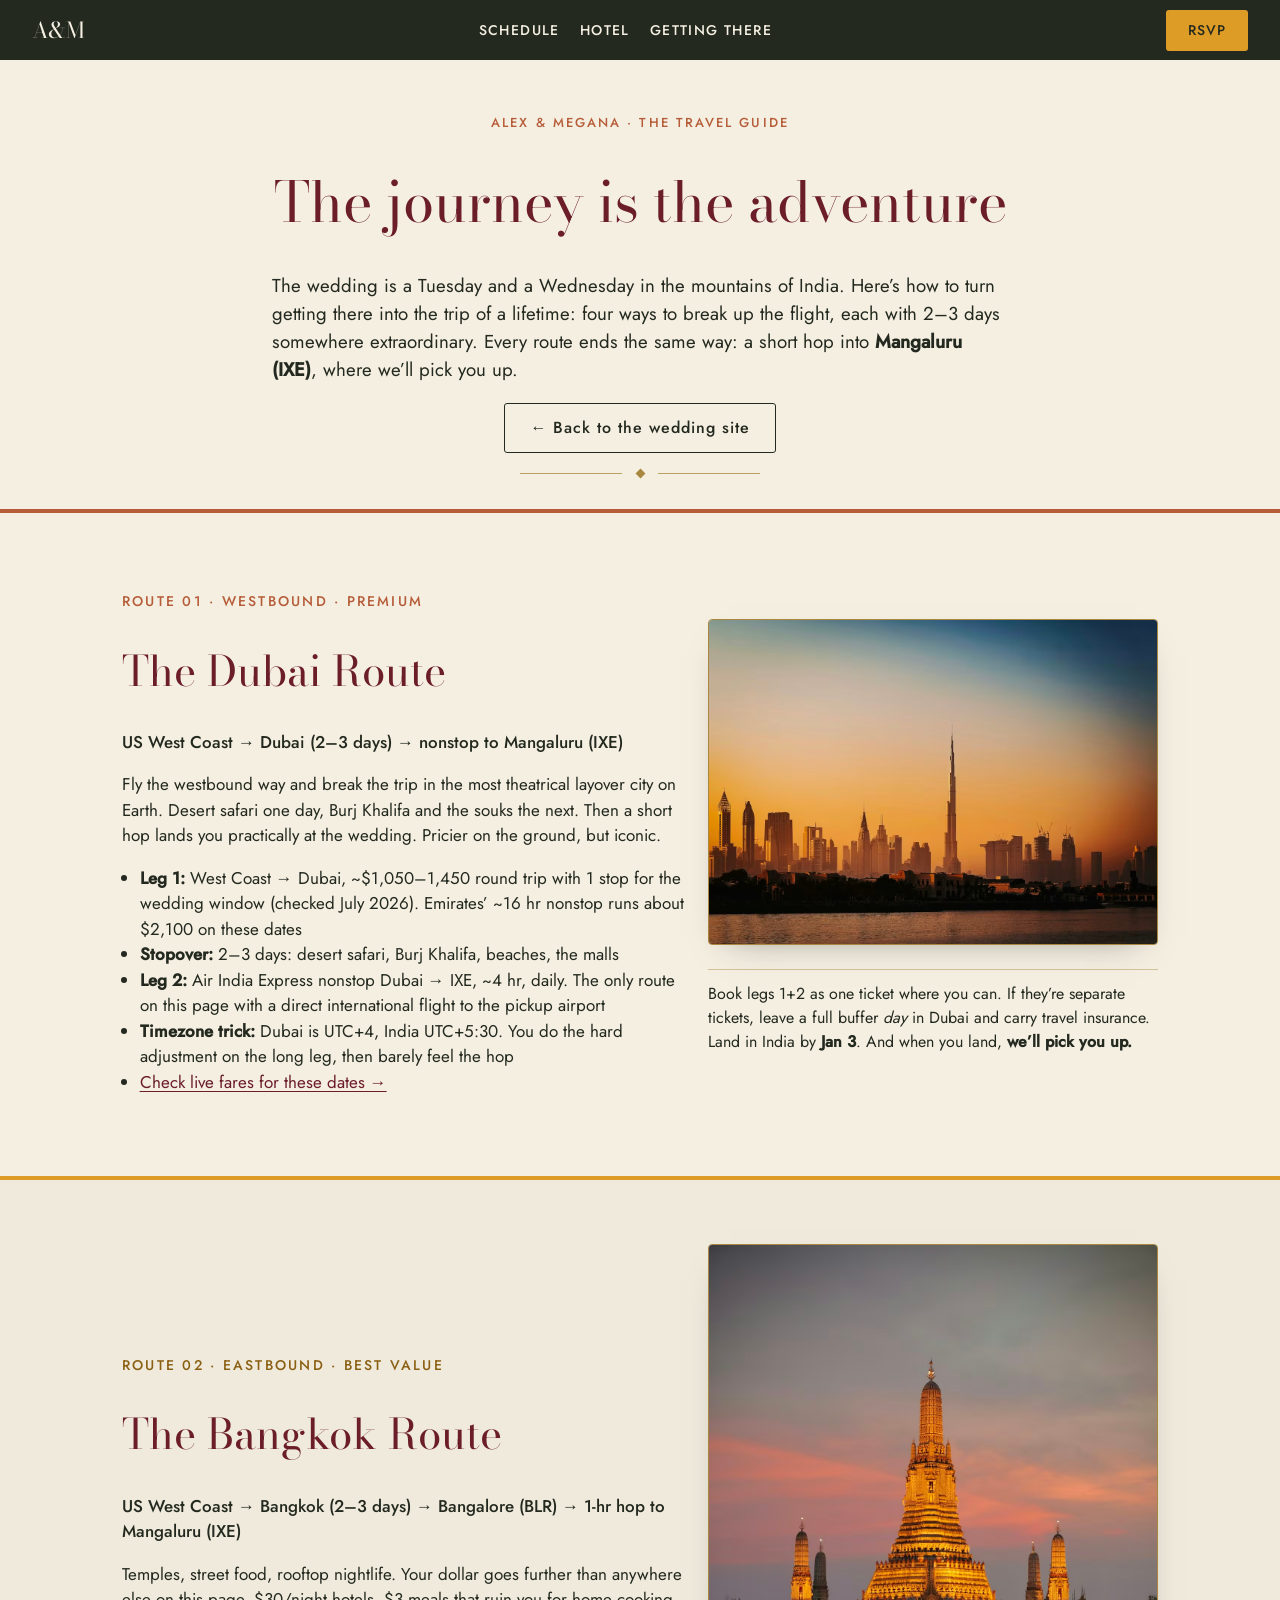
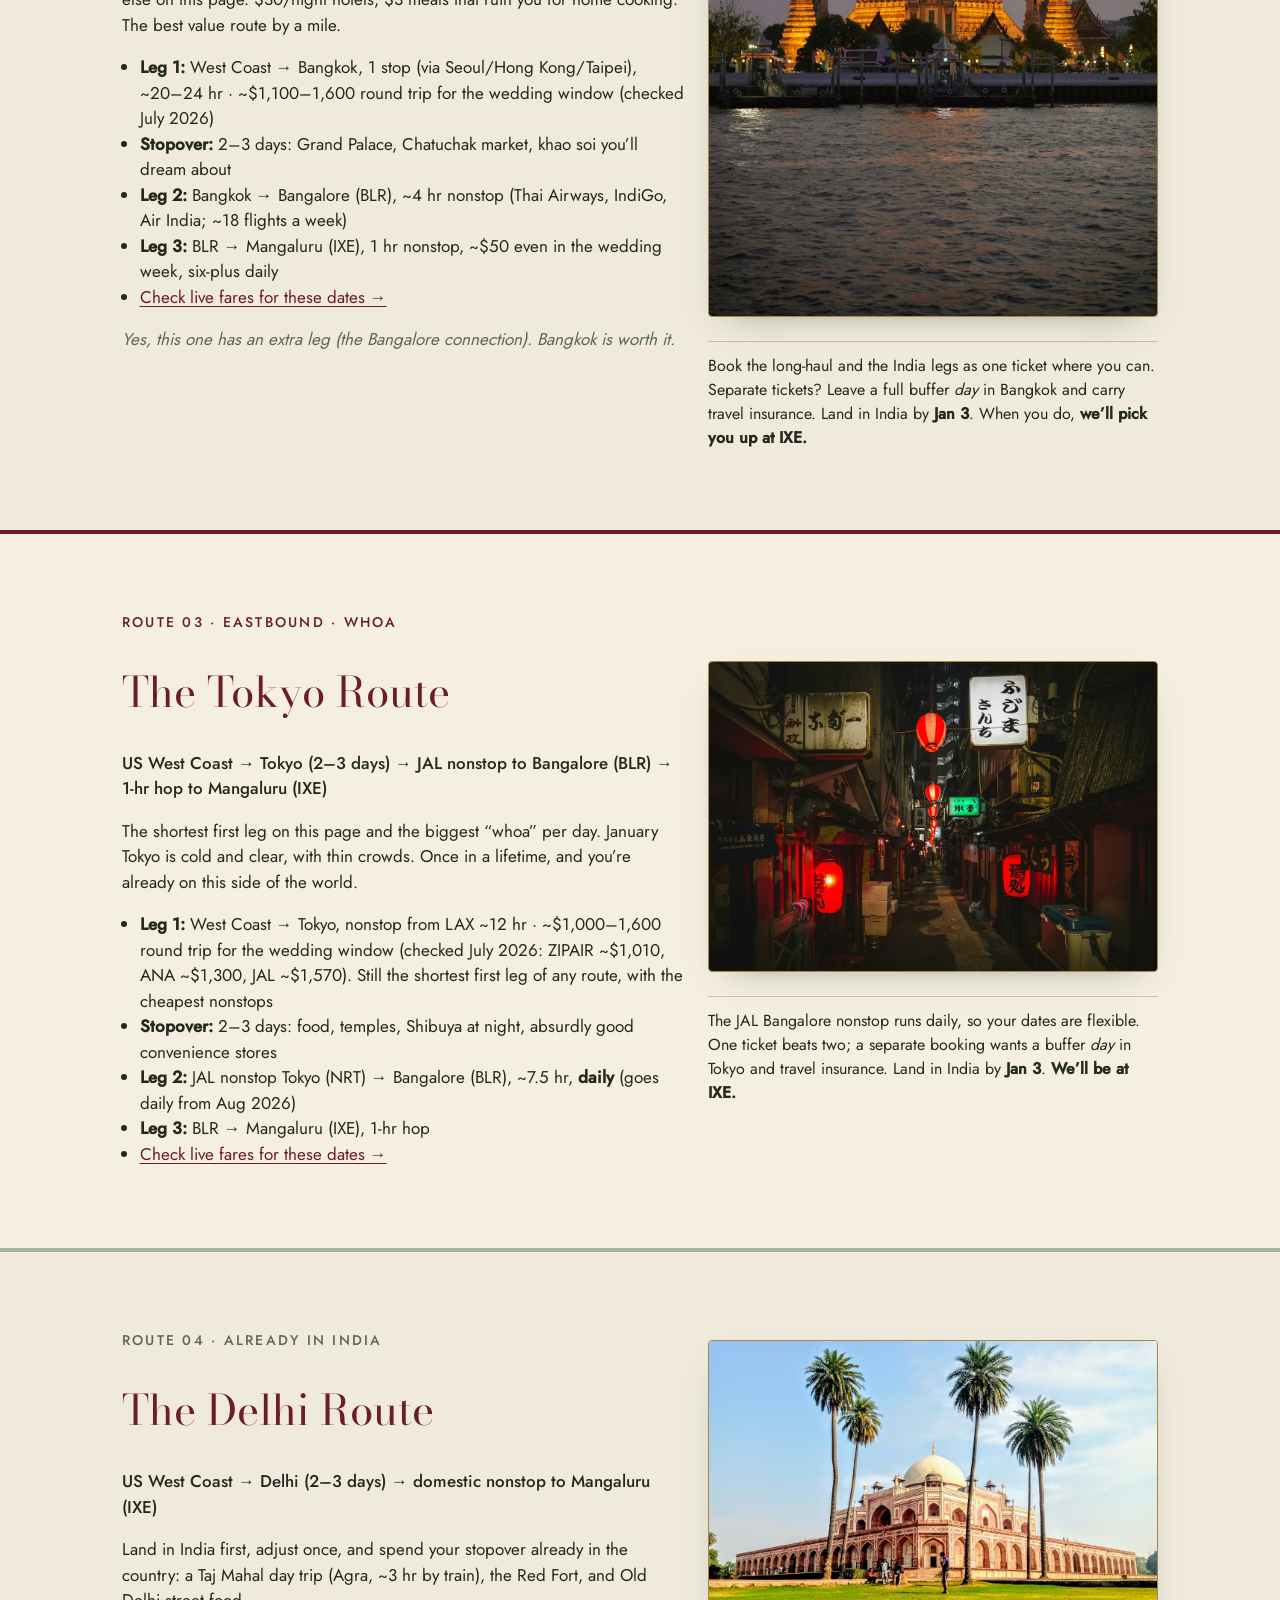
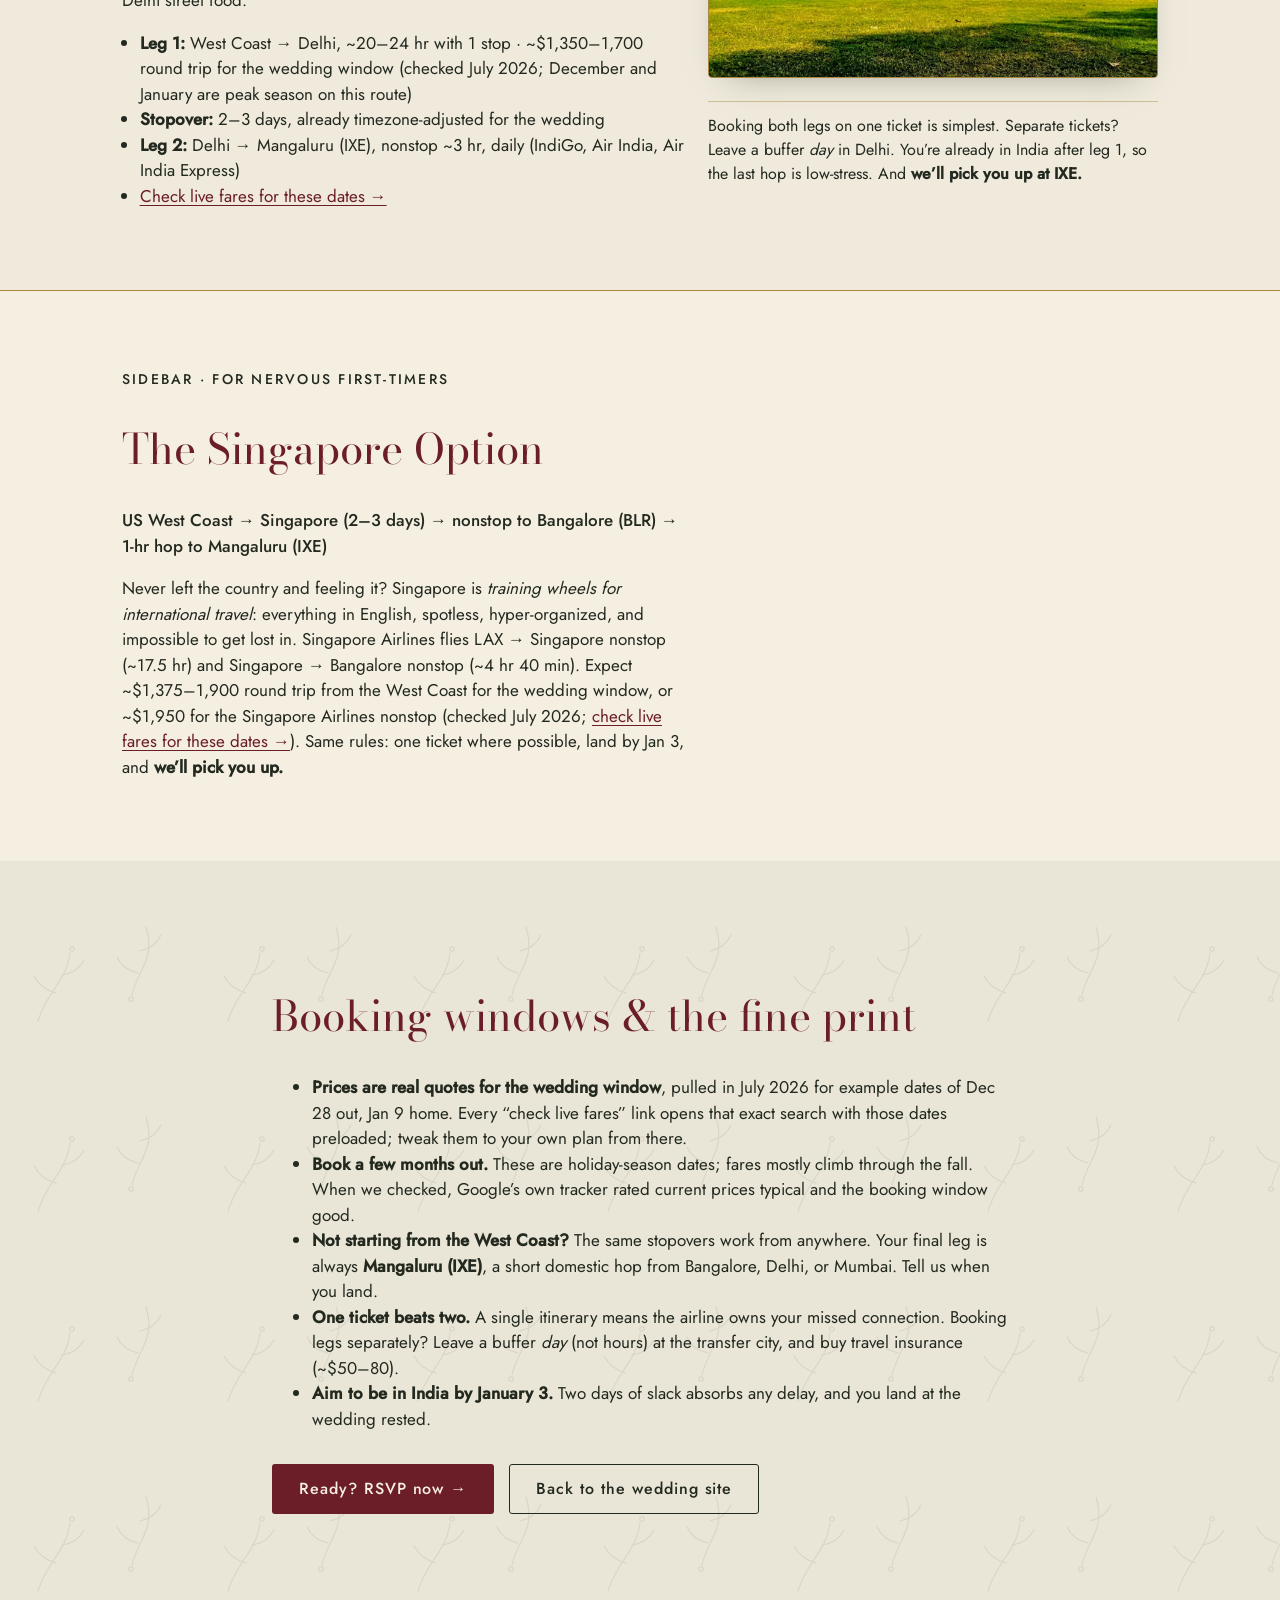
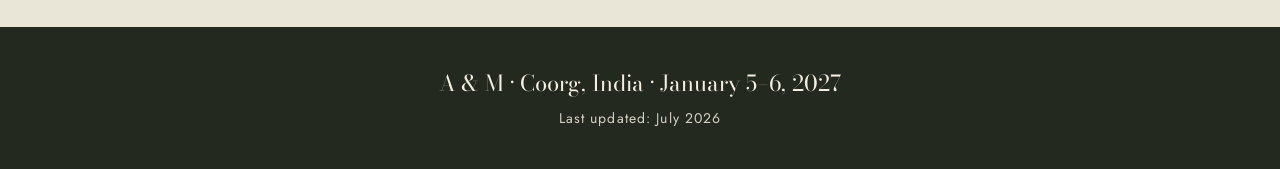
==== site/travel.html @ ba83bebc "Fares priced for the ACTUAL wedding window (Dec 28-Jan 9, checked via Google Flights July 2026), not" ====
<!doctype html>
<html lang="en">
<head>
  <meta charset="utf-8">
  <meta name="viewport" content="width=device-width, initial-scale=1">
  <title>Travel Guide &middot; Alex &amp; Megana &middot; Coorg, India</title>
  <meta name="description" content="Four ways to turn the trip to Coorg into an adventure: Dubai, Bangkok, Tokyo, or Delhi, all landing at Mangaluru (IXE), where we'll pick you up.">
  <link rel="icon" href="favicon.svg" type="image/svg+xml">
  <link rel="preload" href="fonts/bodoni-moda-regular.woff2" as="font" type="font/woff2" crossorigin>
  <link rel="preload" href="fonts/jost-regular.woff2" as="font" type="font/woff2" crossorigin>
  <link rel="stylesheet" href="style.css">
</head>
<body>

  <nav class="nav nav--static" aria-label="Site">
    <a class="nav__mark" href="index.html">A&amp;M</a>
    <div class="nav__links">
      <a href="index.html#schedule">Schedule</a>
      <a href="index.html#hotel">Hotel</a>
      <a href="index.html#getting-there">Getting There</a>
    </div>
    <a class="nav__rsvp" href="index.html#rsvp">RSVP</a>
  </nav>

  <header class="page-head">
    <div class="measure">
      <p class="caps page-head__kicker">Alex &amp; Megana &middot; The Travel Guide</p>
      <h1>The journey is the adventure</h1>
      <p class="section__lede">The wedding is a Tuesday and a Wednesday in the mountains of India.
         Here&rsquo;s how to turn getting there into the trip of a lifetime: four ways to break up
         the flight, each with 2&ndash;3 days somewhere extraordinary. Every route ends the same way:
         a short hop into <strong>Mangaluru (IXE)</strong>, where we&rsquo;ll pick you up.</p>
      <p><a class="btn btn--ghost" href="index.html">&larr; Back to the wedding site</a></p>
    </div>
    <div class="ornament" aria-hidden="true"><span class="ornament__mark"></span></div>
  </header>

  <main>
    <article class="strip strip--laterite" id="route-dubai">
      <div class="strip__inner">
        <div>
          <p class="strip__label">Route 01 &middot; Westbound &middot; Premium</p>
          <h2>The Dubai Route</h2>
          <p class="strip__path">US West Coast &rarr; Dubai (2&ndash;3 days) &rarr; nonstop to Mangaluru (IXE)</p>
          <p>Fly the westbound way and break the trip in the most theatrical layover city on Earth.
             Desert safari one day, Burj Khalifa and the souks the next. Then a short hop lands you
             practically at the wedding. Pricier on the ground, but iconic.</p>
          <ul class="strip__facts-list">
            <li><strong>Leg 1:</strong> West Coast &rarr; Dubai, ~$1,050&ndash;1,450 round trip with 1 stop for the wedding window (checked July 2026). Emirates&rsquo; ~16 hr nonstop runs about $2,100 on these dates</li>
            <li><strong>Stopover:</strong> 2&ndash;3 days: desert safari, Burj Khalifa, beaches, the malls</li>
            <li><strong>Leg 2:</strong> Air India Express nonstop Dubai &rarr; IXE, ~4 hr, daily. The only route on this page with a direct international flight to the pickup airport</li>
            <li><strong>Timezone trick:</strong> Dubai is UTC+4, India UTC+5:30. You do the hard adjustment on the long leg, then barely feel the hop</li>
            <li><a href="https://www.google.com/travel/flights?q=flights%20from%20LAX%20to%20DXB%20on%202026-12-28%20through%202027-01-09" target="_blank" rel="noopener">Check live fares for these dates &rarr;</a></li>
          </ul>
        </div>
        <div>
          <picture>
            <source srcset="images/route-dubai.avif" type="image/avif">
            <source srcset="images/route-dubai.webp" type="image/webp">
            <img class="strip__img" src="images/route-dubai.jpg" alt="Dubai skyline at dusk" loading="lazy">
          </picture>
          <p class="strip__facts">Book legs 1+2 as one ticket where you can. If they&rsquo;re separate tickets, leave a full buffer <em>day</em> in Dubai and carry travel insurance. Land in India by <strong>Jan 3</strong>. And when you land, <strong>we&rsquo;ll pick you up.</strong></p>
        </div>
      </div>
    </article>

    <article class="strip strip--marigold" id="route-bangkok">
      <div class="strip__inner">
        <div>
          <p class="strip__label">Route 02 &middot; Eastbound &middot; Best Value</p>
          <h2>The Bangkok Route</h2>
          <p class="strip__path">US West Coast &rarr; Bangkok (2&ndash;3 days) &rarr; Bangalore (BLR) &rarr; 1-hr hop to Mangaluru (IXE)</p>
          <p>Temples, street food, rooftop nightlife. Your dollar goes further than anywhere else
             on this page. $30/night hotels, $3 meals that ruin you for home cooking. The best value route by a mile.</p>
          <ul class="strip__facts-list">
            <li><strong>Leg 1:</strong> West Coast &rarr; Bangkok, 1 stop (via Seoul/Hong Kong/Taipei), ~20&ndash;24 hr &middot; ~$1,100&ndash;1,600 round trip for the wedding window (checked July 2026)</li>
            <li><strong>Stopover:</strong> 2&ndash;3 days: Grand Palace, Chatuchak market, khao soi you&rsquo;ll dream about</li>
            <li><strong>Leg 2:</strong> Bangkok &rarr; Bangalore (BLR), ~4 hr nonstop (Thai Airways, IndiGo, Air India; ~18 flights a week)</li>
            <li><strong>Leg 3:</strong> BLR &rarr; Mangaluru (IXE), 1 hr nonstop, ~$50 even in the wedding week, six-plus daily</li>
            <li><a href="https://www.google.com/travel/flights?q=flights%20from%20LAX%20to%20BKK%20on%202026-12-28%20through%202027-01-09" target="_blank" rel="noopener">Check live fares for these dates &rarr;</a></li>
          </ul>
          <p class="strip__aside">Yes, this one has an extra leg (the Bangalore connection). Bangkok is worth it.</p>
        </div>
        <div>
          <picture>
            <source srcset="images/route-bangkok.avif" type="image/avif">
            <source srcset="images/route-bangkok.webp" type="image/webp">
            <img class="strip__img" src="images/route-bangkok.jpg" alt="Wat Arun temple, Bangkok" loading="lazy">
          </picture>
          <p class="strip__facts">Book the long-haul and the India legs as one ticket where you can. Separate tickets? Leave a full buffer <em>day</em> in Bangkok and carry travel insurance. Land in India by <strong>Jan 3</strong>. When you do, <strong>we&rsquo;ll pick you up at IXE.</strong></p>
        </div>
      </div>
    </article>

    <article class="strip strip--cherry" id="route-tokyo">
      <div class="strip__inner">
        <div>
          <p class="strip__label">Route 03 &middot; Eastbound &middot; Whoa</p>
          <h2>The Tokyo Route</h2>
          <p class="strip__path">US West Coast &rarr; Tokyo (2&ndash;3 days) &rarr; JAL nonstop to Bangalore (BLR) &rarr; 1-hr hop to Mangaluru (IXE)</p>
          <p>The shortest first leg on this page and the biggest &ldquo;whoa&rdquo; per day. January Tokyo is
             cold and clear, with thin crowds. Once in a lifetime, and you&rsquo;re already on this side of the world.</p>
          <ul class="strip__facts-list">
            <li><strong>Leg 1:</strong> West Coast &rarr; Tokyo, nonstop from LAX ~12 hr &middot; ~$1,000&ndash;1,600 round trip for the wedding window (checked July 2026: ZIPAIR ~$1,010, ANA ~$1,300, JAL ~$1,570). Still the shortest first leg of any route, with the cheapest nonstops</li>
            <li><strong>Stopover:</strong> 2&ndash;3 days: food, temples, Shibuya at night, absurdly good convenience stores</li>
            <li><strong>Leg 2:</strong> JAL nonstop Tokyo (NRT) &rarr; Bangalore (BLR), ~7.5 hr, <strong>daily</strong> (goes daily from Aug 2026)</li>
            <li><strong>Leg 3:</strong> BLR &rarr; Mangaluru (IXE), 1-hr hop</li>
            <li><a href="https://www.google.com/travel/flights?q=flights%20from%20LAX%20to%20NRT%20on%202026-12-28%20through%202027-01-09" target="_blank" rel="noopener">Check live fares for these dates &rarr;</a></li>
          </ul>
        </div>
        <div>
          <picture>
            <source srcset="images/route-tokyo.avif" type="image/avif">
            <source srcset="images/route-tokyo.webp" type="image/webp">
            <img class="strip__img" src="images/route-tokyo.jpg" alt="Lanterns in a Tokyo alley at night" loading="lazy">
          </picture>
          <p class="strip__facts">The JAL Bangalore nonstop runs daily, so your dates are flexible. One ticket beats two; a separate booking wants a buffer <em>day</em> in Tokyo and travel insurance. Land in India by <strong>Jan 3</strong>. <strong>We&rsquo;ll be at IXE.</strong></p>
        </div>
      </div>
    </article>

    <article class="strip strip--lichen" id="route-delhi">
      <div class="strip__inner">
        <div>
          <p class="strip__label">Route 04 &middot; Already in India</p>
          <h2>The Delhi Route</h2>
          <p class="strip__path">US West Coast &rarr; Delhi (2&ndash;3 days) &rarr; domestic nonstop to Mangaluru (IXE)</p>
          <p>Land in India first, adjust once, and spend your stopover already in the country: a
             Taj Mahal day trip (Agra, ~3 hr by train), the Red Fort, and Old Delhi street food.</p>
          <ul class="strip__facts-list">
            <li><strong>Leg 1:</strong> West Coast &rarr; Delhi, ~20&ndash;24 hr with 1 stop &middot; ~$1,350&ndash;1,700 round trip for the wedding window (checked July 2026; December and January are peak season on this route)</li>
            <li><strong>Stopover:</strong> 2&ndash;3 days, already timezone-adjusted for the wedding</li>
            <li><strong>Leg 2:</strong> Delhi &rarr; Mangaluru (IXE), nonstop ~3 hr, daily (IndiGo, Air India, Air India Express)</li>
            <li><a href="https://www.google.com/travel/flights?q=flights%20from%20LAX%20to%20DEL%20on%202026-12-28%20through%202027-01-09" target="_blank" rel="noopener">Check live fares for these dates &rarr;</a></li>
          </ul>
        </div>
        <div>
          <picture>
            <source srcset="images/route-delhi.avif" type="image/avif">
            <source srcset="images/route-delhi.webp" type="image/webp">
            <img class="strip__img" src="images/route-delhi.jpg" alt="Humayun&rsquo;s Tomb, Delhi" loading="lazy">
          </picture>
          <p class="strip__facts">Booking both legs on one ticket is simplest. Separate tickets? Leave a buffer <em>day</em> in Delhi. You&rsquo;re already in India after leg 1, so the last hop is low-stress. And <strong>we&rsquo;ll pick you up at IXE.</strong></p>
        </div>
      </div>
    </article>

    <aside class="strip strip--sidebar" id="route-singapore">
      <div class="strip__inner">
        <div>
          <p class="strip__label">Sidebar &middot; For nervous first-timers</p>
          <h2>The Singapore Option</h2>
          <p class="strip__path">US West Coast &rarr; Singapore (2&ndash;3 days) &rarr; nonstop to Bangalore (BLR) &rarr; 1-hr hop to Mangaluru (IXE)</p>
          <p>Never left the country and feeling it? Singapore is <em>training wheels for international travel</em>:
             everything in English, spotless, hyper-organized, and impossible to get lost in. Singapore Airlines
             flies LAX &rarr; Singapore nonstop (~17.5 hr) and Singapore &rarr; Bangalore nonstop (~4 hr 40 min).
             Expect ~$1,375&ndash;1,900 round trip from the West Coast for the wedding window, or ~$1,950 for the
             Singapore Airlines nonstop (checked July 2026;
             <a href="https://www.google.com/travel/flights?q=flights%20from%20LAX%20to%20SIN%20on%202026-12-28%20through%202027-01-09" target="_blank" rel="noopener">check live fares for these dates &rarr;</a>).
             Same rules: one ticket where possible, land by Jan 3, and <strong>we&rsquo;ll pick you up.</strong></p>
        </div>
      </div>
    </aside>

    <section class="section section--tint-lichen">
      <div class="measure" id="travel-notes">
        <h2>Booking windows &amp; the fine print</h2>
        <ul>
          <li><strong>Prices are real quotes for the wedding window</strong>, pulled in July 2026 for example dates of Dec 28 out, Jan 9 home. Every &ldquo;check live fares&rdquo; link opens that exact search with those dates preloaded; tweak them to your own plan from there.</li>
          <li><strong>Book a few months out.</strong> These are holiday-season dates; fares mostly climb through the fall. When we checked, Google&rsquo;s own tracker rated current prices typical and the booking window good.</li>
          <li><strong>Not starting from the West Coast?</strong> The same stopovers work from anywhere. Your final leg is always <strong>Mangaluru (IXE)</strong>, a short domestic hop from Bangalore, Delhi, or Mumbai. Tell us when you land.</li>
          <li><strong>One ticket beats two.</strong> A single itinerary means the airline owns your missed connection. Booking legs separately? Leave a buffer <em>day</em> (not hours) at the transfer city, and buy travel insurance (~$50&ndash;80).</li>
          <li><strong>Aim to be in India by January 3.</strong> Two days of slack absorbs any delay, and you land at the wedding rested.</li>
        </ul>
        <p style="margin-top:2rem;"><a class="btn btn--cherry" href="index.html#rsvp">Ready? RSVP now &rarr;</a> &nbsp; <a class="btn btn--ghost" href="index.html">Back to the wedding site</a></p>
      </div>
    </section>
  </main>

  <footer class="footer">
    <p class="footer__mark">A &amp; M &middot; Coorg, India &middot; January 5&ndash;6, 2027</p>
    <p class="footer__updated">Last updated: <span>July 2026</span></p>
  </footer>

</body>
</html>
---- site/style.css ----
/* ================================================================
   Design system -- Coorg wedding (warm & layered)
   Blossom canvas throughout, faint spice-tinted section washes,
   layered paper cards, brass ornaments, decorative rules.
   ================================================================ */

/* ---- Fonts: self-hosted subsets, total < 100KB ---- */
@font-face {
  font-family: 'Bodoni Moda';
  src: url('fonts/bodoni-moda-regular.woff2') format('woff2');
  font-weight: 400 700; font-style: normal; font-display: swap;
}
@font-face {
  font-family: 'Bodoni Moda';
  src: url('fonts/bodoni-moda-italic.woff2') format('woff2');
  font-weight: 400 700; font-style: italic; font-display: swap;
}
@font-face {
  font-family: 'Jost';
  src: url('fonts/jost-regular.woff2') format('woff2');
  font-weight: 400; font-style: normal; font-display: swap;
}
@font-face {
  font-family: 'Jost';
  src: url('fonts/jost-medium.woff2') format('woff2');
  font-weight: 500; font-style: normal; font-display: swap;
}

:root {
  --cherry:     #6B1D28;
  --blossom:    #F5EFE2;
  --lichen:     #A7B29C;
  --laterite:   #B65C38;
  --marigold:   #DD9C26;
  --brass:      #A9873F;
  --peppercorn: #23291F;

  --paper:      #FFFDF7;   /* layered card surface, a hair lighter than Blossom */
  --ink-soft:   rgba(35, 41, 31, 0.72);
  --hairline:   rgba(169, 135, 63, 0.45);

  --font-display: 'Bodoni Moda', 'Didot', 'Bodoni MT', serif;
  --font-text: 'Jost', 'Futura', 'Century Gothic', sans-serif;
  --size-body: 17px;

  --measure: 800px;
  --nav-h: 60px;
  --space: clamp(1rem, 2.5vw, 2rem);
}

*, *::before, *::after { box-sizing: border-box; }
html { scroll-behavior: smooth; }
body {
  margin: 0;
  background: var(--blossom);
  color: var(--peppercorn);
  font-family: var(--font-text);
  font-weight: 400;
  font-size: var(--size-body);
  line-height: 1.5;
}

h1, h2, h3 { font-family: var(--font-display); font-weight: 400; color: var(--cherry); line-height: 1.15; }
h1 { font-size: clamp(34px, 6vw, 56px); }
h2 { font-size: clamp(28px, 4.5vw, 42px); }
h3 { font-size: clamp(22px, 3vw, 28px); }
.italic-note { font-family: var(--font-display); font-style: italic; font-size: max(24px, 1.35em); color: var(--cherry); }

.caps { font-family: var(--font-text); font-weight: 500; letter-spacing: 0.16em; text-transform: uppercase; font-size: 13px; }
a { color: var(--cherry); text-underline-offset: 3px; }

.measure { max-width: var(--measure); margin-inline: auto; padding-inline: var(--space); }
.center { text-align: center; }
.section { padding-block: clamp(3rem, 8vw, 6rem); }
[id] { scroll-margin-top: calc(var(--nav-h) + 12px); }
.section__lede { font-size: 1.1em; }

/* ---- Section washes: faint spice tints over Blossom (fallback = Blossom),
       each with a whisper-quiet block-print texture in its own hue (7-13% opacity,
       so text contrast is untouched). Lichen = berry sprigs, Cherry = ornament
       diamonds, Marigold = petal-dot clusters. ---- */
.section--tint-lichen {
  background-color: var(--blossom);
  background-color: color-mix(in srgb, var(--lichen) 16%, var(--blossom));
  background-image: url("data:image/svg+xml,%3Csvg xmlns='http://www.w3.org/2000/svg' width='190' height='190' viewBox='0 0 190 190'%3E%3Cg fill='none' stroke='%235d6852' stroke-width='1.1' opacity='0.13' stroke-linecap='round'%3E%3Cpath d='M38 160 C48 128 66 122 70 92'/%3E%3Cpath d='M56 132 q-15 -4 -22 -17'/%3E%3Cpath d='M62 114 q15 -2 22 -15'/%3E%3Ccircle cx='72' cy='88' r='2.2'/%3E%3Cpath d='M146 66 C156 98 138 108 132 134'/%3E%3Cpath d='M140 90 q15 -3 21 -16'/%3E%3Cpath d='M138 112 q-15 -3 -21 -16'/%3E%3Ccircle cx='131' cy='138' r='2.2'/%3E%3C/g%3E%3C/svg%3E");
  background-size: 190px 190px;
}
.section--tint-cherry {
  background-color: var(--blossom);
  background-color: color-mix(in srgb, var(--cherry) 7%, var(--blossom));
  background-image: url("data:image/svg+xml,%3Csvg xmlns='http://www.w3.org/2000/svg' width='84' height='84' viewBox='0 0 84 84'%3E%3Cg fill='%236B1D28' opacity='0.07'%3E%3Crect x='18' y='18' width='6' height='6' transform='rotate(45 21 21)'/%3E%3Crect x='60' y='60' width='6' height='6' transform='rotate(45 63 63)'/%3E%3C/g%3E%3C/svg%3E");
  background-size: 84px 84px;
}
.section--tint-marigold {
  background-color: var(--blossom);
  background-color: color-mix(in srgb, var(--marigold) 13%, var(--blossom));
  background-image: url("data:image/svg+xml,%3Csvg xmlns='http://www.w3.org/2000/svg' width='96' height='96' viewBox='0 0 96 96'%3E%3Cg fill='%238a5f12' opacity='0.09'%3E%3Ccircle cx='24' cy='20' r='2'/%3E%3Ccircle cx='20' cy='24' r='2'/%3E%3Ccircle cx='28' cy='24' r='2'/%3E%3Ccircle cx='24' cy='28' r='2'/%3E%3Ccircle cx='72' cy='68' r='2'/%3E%3Ccircle cx='68' cy='72' r='2'/%3E%3Ccircle cx='76' cy='72' r='2'/%3E%3Ccircle cx='72' cy='76' r='2'/%3E%3C/g%3E%3C/svg%3E");
  background-size: 96px 96px;
}

/* ---- Subtle botanical paper texture (hotel section) ---- */
.section--texture {
  background-color: var(--blossom);
  background-image: url("data:image/svg+xml,%3Csvg xmlns='http://www.w3.org/2000/svg' width='160' height='160' viewBox='0 0 160 160'%3E%3Cg fill='none' stroke='%23A9873F' stroke-width='1.2' opacity='0.13'%3E%3Cpath d='M32 132 C42 102 58 96 62 70'/%3E%3Cpath d='M48 106 q-14 -4 -20 -16'/%3E%3Cpath d='M54 90 q14 -2 20 -14'/%3E%3Cpath d='M124 44 C134 74 118 84 112 108'/%3E%3Cpath d='M118 66 q14 -3 20 -15'/%3E%3Cpath d='M116 86 q-14 -3 -20 -15'/%3E%3C/g%3E%3C/svg%3E");
  background-size: 230px 230px;
}

/* ---- Section header: centered kicker + Bodoni title + brass ornament ---- */
.section-head { text-align: center; padding-inline: var(--space); margin-bottom: clamp(1.5rem, 4vw, 2.5rem); }
.section-head .caps { color: var(--laterite); display: block; margin-bottom: 0.6rem; }
.section-head h2 { margin: 0; }

.ornament { display: flex; align-items: center; justify-content: center; gap: 0.9rem;
            max-width: 240px; margin: 0.9rem auto 0; color: var(--brass); }
.ornament::before, .ornament::after { content: ""; height: 1px; background: currentColor; flex: 1; opacity: 0.75; }
.ornament__mark { width: 7px; height: 7px; background: currentColor; transform: rotate(45deg); flex: none; }

/* ---- Layered paper card ---- */
.card {
  background: var(--paper);
  border: 1px solid var(--hairline);
  border-radius: 6px;
  padding: clamp(1.4rem, 4vw, 2.4rem);
  box-shadow: 0 12px 34px -22px rgba(35, 41, 31, 0.45);
}
.card--form { max-width: 640px; margin-inline: auto; }

/* ---- Sticky nav ---- */
.nav {
  position: fixed; inset: 0 0 auto 0; z-index: 100; height: var(--nav-h);
  display: flex; align-items: center; gap: 1.25rem; padding-inline: var(--space);
  background: var(--peppercorn);
  transform: translateY(-100%); transition: transform 200ms ease;
}
.nav--visible { transform: translateY(0); }
.nav--static { transform: translateY(0); }           /* travel.html: always shown */
.nav__mark { font-family: var(--font-display); font-size: 22px; color: var(--blossom); text-decoration: none; }
.nav__links { display: flex; gap: 1.25rem; margin-inline: auto; }
.nav__links a { color: var(--blossom); text-decoration: none; font-weight: 500; letter-spacing: 0.1em; text-transform: uppercase; font-size: 14px; }
.nav__rsvp {
  margin-left: auto;
  background: var(--marigold); color: var(--peppercorn);
  font-weight: 500; text-decoration: none; padding: 10px 22px; border-radius: 3px;
  letter-spacing: 0.08em; text-transform: uppercase; font-size: 14px;
}
.nav__links + .nav__rsvp { margin-left: 0; }
@media (max-width: 640px) {
  .nav__links { display: none; }
  .nav__rsvp { margin-left: auto; }
}

/* ---- Hero: centered, responsive, scrim over the photo ---- */
.hero { position: relative; min-height: 100svh; display: grid; place-items: center;
        padding: calc(var(--nav-h) + 1rem) 1rem 2rem; overflow: hidden; }
.hero__img { position: absolute; inset: 0; width: 100%; height: 100%; object-fit: cover; }
.hero__scrim { position: absolute; inset: 0; background: linear-gradient(to bottom, rgba(35,41,31,0.18), rgba(35,41,31,0.34)); }
.hero__content {
  position: relative; text-align: center; width: min(680px, 100%);
  background: var(--blossom); border: 1px solid var(--hairline); border-radius: 8px;
  padding: clamp(1.6rem, 4vw, 3rem);
  box-shadow: 0 24px 60px -28px rgba(0, 0, 0, 0.55);
}
.hero__names { letter-spacing: 0.22em; font-weight: 500; margin: 0; color: var(--laterite); }
.hero__title { margin: 0.4em 0; }
.hero__date, .hero__venue { letter-spacing: 0.14em; font-size: 15px; margin: 0.35em 0; }
.hero__personas { display: flex; gap: 0.75rem; justify-content: center; flex-wrap: wrap; margin-top: 1.4rem; }

/* ---- Buttons ---- */
.btn { display: inline-block; padding: 12px 26px; border-radius: 3px; text-decoration: none;
       font-weight: 500; letter-spacing: 0.06em; border: 1px solid transparent; cursor: pointer;
       font-family: var(--font-text); font-size: 16px; }
.btn--cherry { background: var(--cherry); color: var(--blossom); }
.btn--ghost  { background: transparent; color: var(--peppercorn); border-color: var(--peppercorn); }
.btn--marigold { background: var(--marigold); color: var(--peppercorn); }
.btn--block { display: block; width: 100%; text-align: center; }
.btn:disabled { opacity: 0.6; cursor: wait; }

/* ---- Visa callout accent ---- */
.callout__title { color: var(--cherry); }

/* ---- Hotel "do not book" block ---- */
.callout--stop { border: 2px solid var(--cherry); border-radius: 4px; padding: 1.25rem 1.5rem; margin-block: 1.5rem;
                 background: color-mix(in srgb, var(--cherry) 4%, var(--paper)); }
.callout--stop h3 { margin-top: 0; }

/* ---- Schedule: clickable timeline of ceremony cards ---- */
.timeline { display: grid; gap: 1rem; margin-top: 1.5rem; }
/* Day headers: caps kicker over a brass hairline; top margin groups each day's events (proximity) */
.day-head { margin: clamp(2rem, 5vw, 3rem) 0 0.25rem; padding-top: 1rem;
            border-top: 1px solid var(--hairline); color: var(--laterite); }
.day-head:first-child { margin-top: 0.5rem; padding-top: 0; border-top: 0; }
.event {
  display: grid; grid-template-columns: minmax(120px, auto) 1fr auto; align-items: center; gap: 0.5rem 1.25rem;
  width: 100%; text-align: left; font: inherit; color: var(--peppercorn); cursor: pointer;
  background: var(--paper); border: 1px solid var(--hairline); border-radius: 6px;
  padding: 1.1rem 1.3rem; box-shadow: 0 10px 26px -20px rgba(35, 41, 31, 0.45);
  transition: transform 150ms ease, box-shadow 150ms ease;
}
.event:hover { transform: translateY(-2px); box-shadow: 0 16px 32px -20px rgba(35, 41, 31, 0.55); }
.event:focus-visible { outline: 2px solid var(--cherry); outline-offset: 2px; }
.event__label { justify-self: start; align-self: center; font-family: var(--font-text);
                font-weight: 500; letter-spacing: 0.1em; text-transform: uppercase; font-size: 13px;
                padding: 5px 11px; border: 1px solid currentColor; border-radius: 2px; white-space: nowrap; }
.event__label--lichen   { color: #5d6852; }
.event__label--marigold { color: #8a5f12; }
.event__label--laterite { color: var(--laterite); }
.event__label--cherry   { color: var(--cherry); }
.event__body { display: grid; gap: 0.15rem; }
.event__day { font-weight: 500; }
.event__teaser { color: var(--ink-soft); font-size: 0.96em; }
.event__more { color: var(--cherry); font-weight: 500; font-size: 0.9em; white-space: nowrap; }
@media (max-width: 560px) {
  .event { grid-template-columns: 1fr auto; }
  .event__label { grid-column: 1 / -1; }
}

/* ---- Ceremony modal ---- */
.modal { position: fixed; inset: 0; z-index: 200; display: grid; place-items: center; padding: 1.25rem; }
.modal[hidden] { display: none; }
.modal__backdrop { position: absolute; inset: 0; background: rgba(35, 41, 31, 0.55); }
.modal__panel {
  position: relative; background: var(--blossom); border: 1px solid var(--brass); border-radius: 8px;
  max-width: 520px; width: 100%; max-height: 85vh; overflow: auto;
  padding: clamp(1.6rem, 4vw, 2.5rem); box-shadow: 0 30px 70px -20px rgba(0, 0, 0, 0.55);
}
.modal__close { position: absolute; top: 0.4rem; right: 0.7rem; background: none; border: none;
                font-size: 32px; line-height: 1; color: var(--peppercorn); cursor: pointer; padding: 4px 10px; }
.modal__eyebrow { color: var(--laterite); margin: 0 0 0.3rem; }
.modal__title { margin: 0 0 0.9rem; }
.modal__body p { margin: 0 0 0.8rem; }
.modal__body p:last-child { margin-bottom: 0; }

/* ---- Travel guide strips (used by travel.html) ---- */
.page-head { padding: calc(var(--nav-h) + 2.5rem) 0 2rem; text-align: center; }
.page-head__kicker { color: var(--laterite); }
.page-head .section__lede { text-align: left; }

.strip { border-top: 4px solid; background: var(--blossom); padding: clamp(2rem, 5vw, 4rem) 0; }
.strip:nth-of-type(even) { background: color-mix(in srgb, var(--lichen) 8%, var(--blossom)); }
.strip--laterite { border-color: var(--laterite); }
.strip--marigold { border-color: var(--marigold); }
.strip--cherry   { border-color: var(--cherry); }
.strip--lichen   { border-color: var(--lichen); }
.strip--sidebar  { border-color: var(--brass); border-top-width: 1px; }
.strip__inner { max-width: 1100px; margin-inline: auto; padding-inline: var(--space);
                display: grid; gap: 1.5rem; grid-template-columns: 1fr; }
@media (min-width: 900px) { .strip__inner { grid-template-columns: 5fr 4fr; align-items: center; } }
.strip__label { font-weight: 500; letter-spacing: 0.16em; text-transform: uppercase; font-size: 14px; }
.strip--laterite .strip__label { color: var(--laterite); }
.strip--marigold .strip__label { color: #8a5f12; }
.strip--cherry   .strip__label { color: var(--cherry); }
.strip--lichen   .strip__label { color: #5d6852; }
.strip__path { font-weight: 500; }
.strip__aside { font-style: italic; color: #5d6852; }
.strip__facts-list { padding-left: 1.1rem; }
.strip__img { width: 100%; height: auto; border: 1px solid var(--brass); border-radius: 4px;
              box-shadow: 0 14px 34px -22px rgba(35, 41, 31, 0.5); }
.strip__facts { border-top: 1px solid var(--hairline); padding-top: 0.75rem; font-size: 16px; }

/* ---- RSVP form + states ---- */
.rsvp__deadline { font-size: 1.05em; margin-bottom: 1.5rem; }
.form-grid { display: grid; gap: 1.1rem; }
.field label { display: block; font-weight: 500; margin-bottom: 4px; }
.field legend { font-weight: 500; margin-bottom: 6px; }
.radio { display: inline-flex; align-items: center; gap: 0.4rem; margin-right: 1.5rem; font-weight: 400; }
.field input, .field select, .field textarea {
  width: 100%; padding: 12px; font: inherit; color: var(--peppercorn);
  background: #fff; border: 1px solid var(--peppercorn); border-radius: 3px;
}
.field input[type="radio"] { width: auto; margin: 0; }
.field input:focus-visible, .field select:focus-visible, .field textarea:focus-visible {
  outline: 2px solid var(--cherry); outline-offset: 1px;
}
.field__hint { font-weight: 400; font-size: 15px; color: var(--ink-soft); }
.person-block { border-left: 3px solid var(--lichen); padding-left: 1rem; margin-block: 1.25rem; display: grid; gap: 0.75rem; }
.person-block__name { font-weight: 500; color: var(--cherry); font-family: var(--font-display); font-size: 20px; }
.hp { position: absolute !important; left: -9999px !important; opacity: 0; pointer-events: none; }

.rsvp-state { display: none; padding: 1.25rem; border-radius: 4px; margin-top: 1rem; }
.rsvp-state--show { display: block; }
.rsvp-error   { background: var(--lichen); color: var(--peppercorn); }
.rsvp-error .btn { background: var(--cherry); color: var(--blossom); }
.rsvp-closed  { font-family: var(--font-display); font-style: italic; font-size: 24px; color: var(--cherry); }

/* Success takeover: hidden until app.js reveals it, then dominates the section */
.rsvp-success { display: none; }
.rsvp-success--show { display: grid; place-items: center; text-align: center; min-height: 62vh; padding: 2rem var(--space); }
.rsvp-success__inner { max-width: 640px; }
.rsvp-success__inner .caps { color: var(--laterite); }
.rsvp-success__headline { font-size: clamp(42px, 9vw, 76px); line-height: 1.03; margin: 0.35em 0 0.5em; }
.rsvp-success__sub { font-size: 1.12em; margin-bottom: 1.5rem; }

.spinner { display: inline-block; width: 18px; height: 18px; border: 2px solid var(--blossom);
           border-top-color: transparent; border-radius: 50%; vertical-align: -4px; margin-right: 8px;
           animation: spin 0.8s linear infinite; }
@keyframes spin { to { transform: rotate(360deg); } }

/* ---- Contact + footer ---- */
.section--contact { text-align: center; }
.footer { background: var(--peppercorn); color: var(--blossom); text-align: center; padding: 2.5rem var(--space); }
.footer__mark { font-family: var(--font-display); font-size: 22px; margin: 0 0 0.5rem; }
.footer__updated { font-size: 14px; letter-spacing: 0.08em; opacity: 0.85; margin: 0; }

img { max-width: 100%; height: auto; }
@media (prefers-reduced-motion: reduce) {
  html { scroll-behavior: auto; }
  .spinner { animation-duration: 2s; }
  .nav, .event { transition: none; }
}
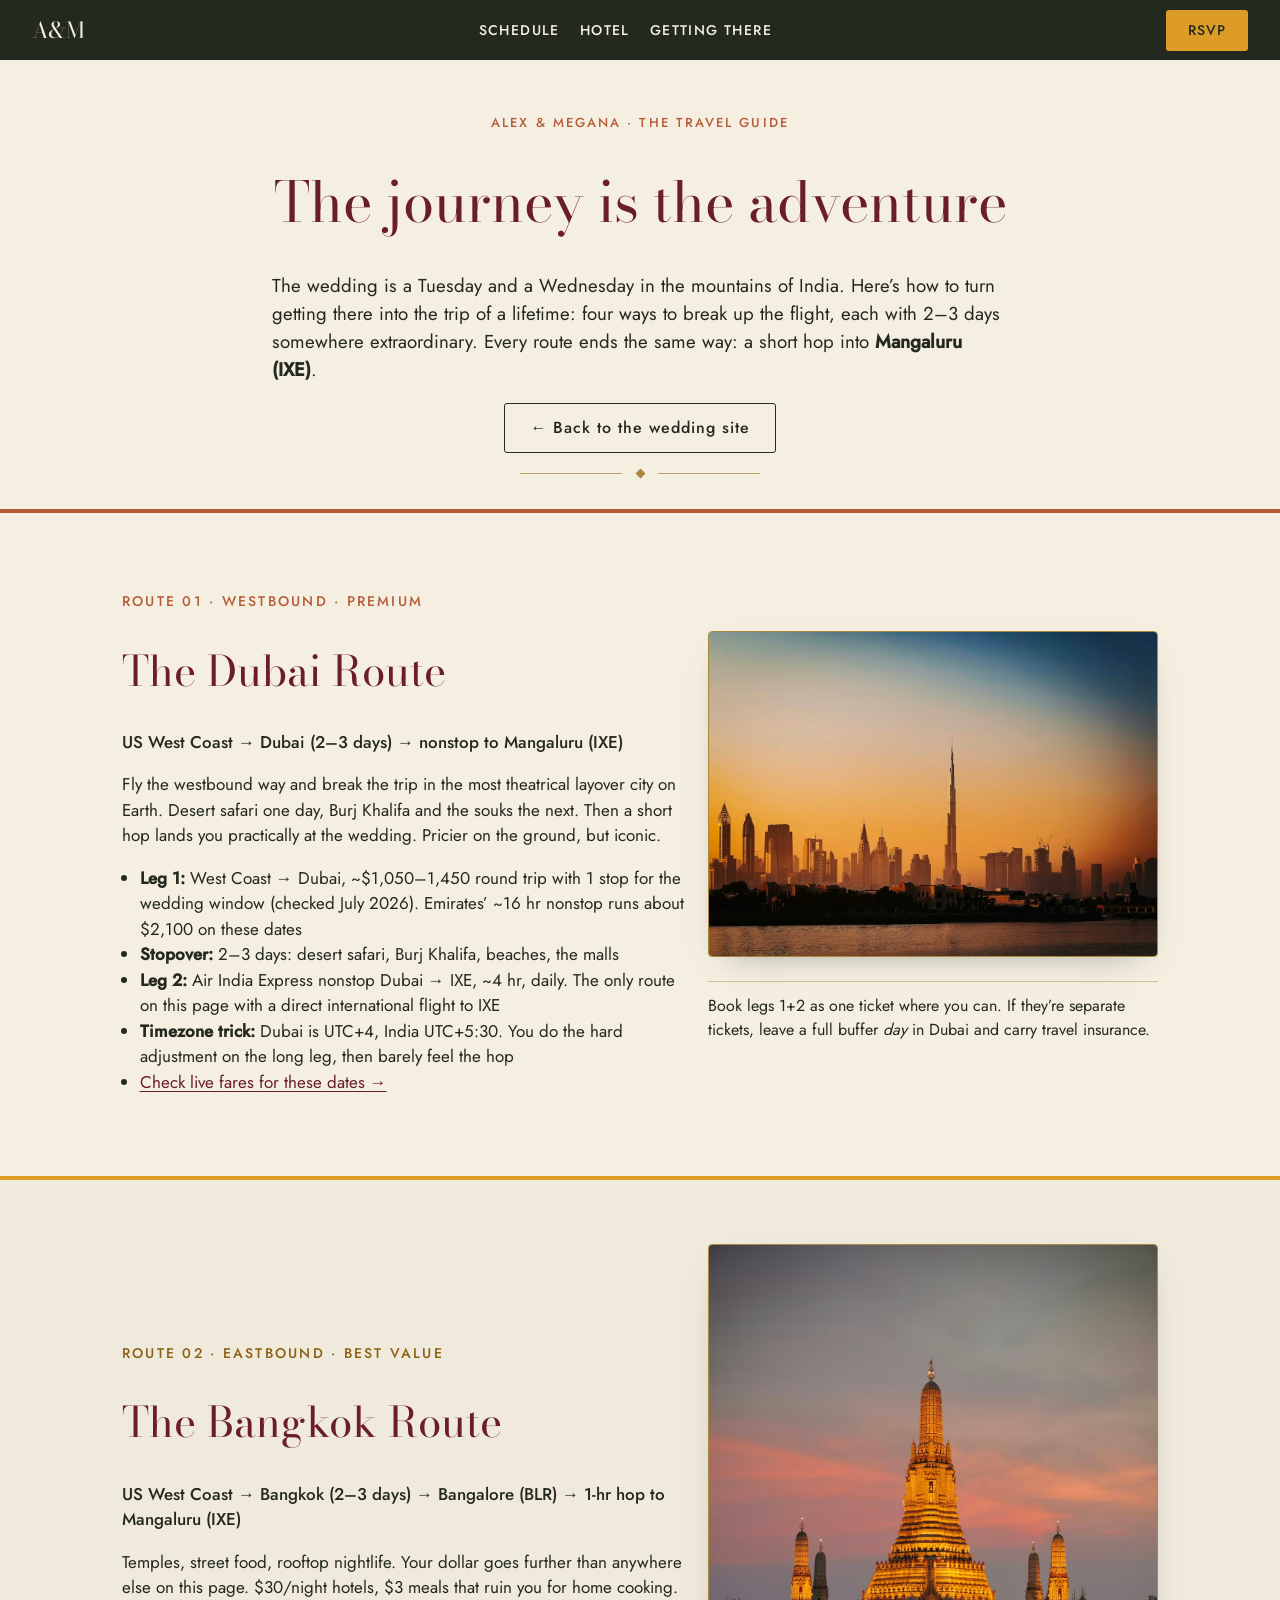
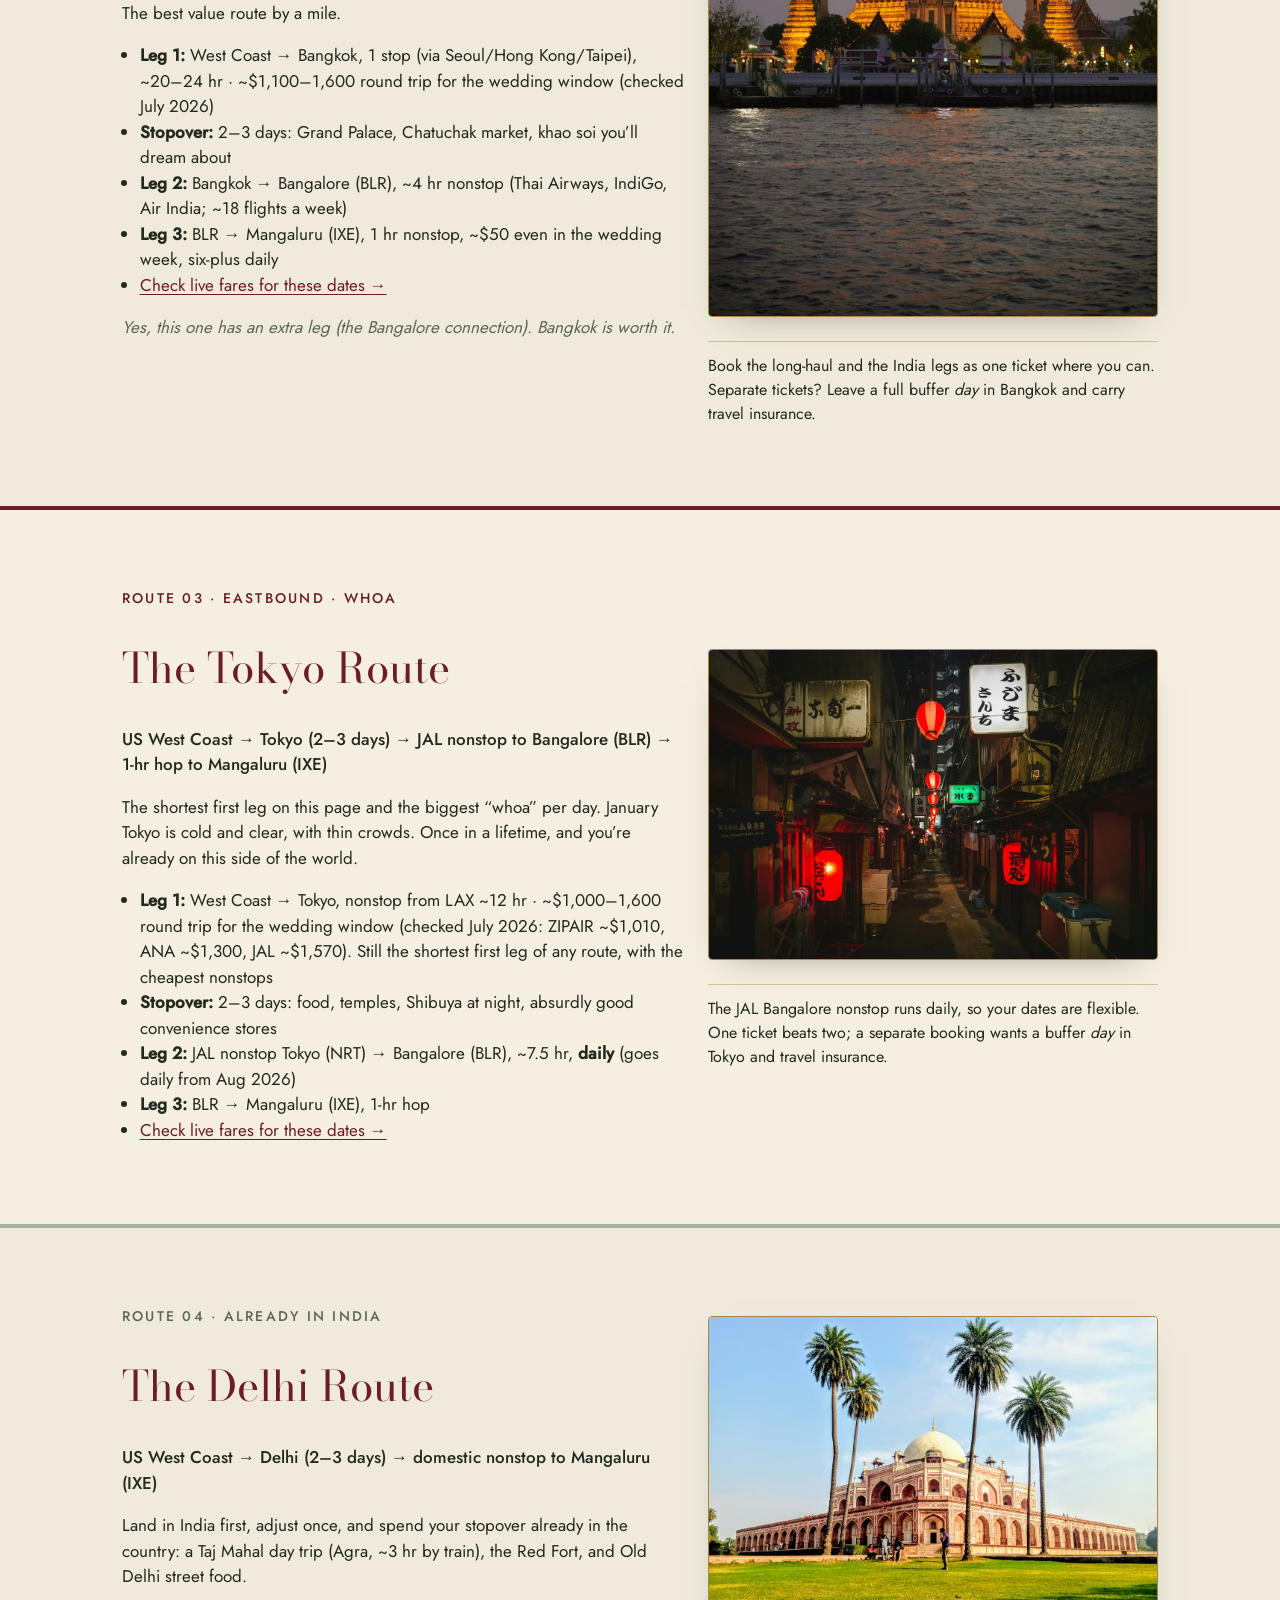
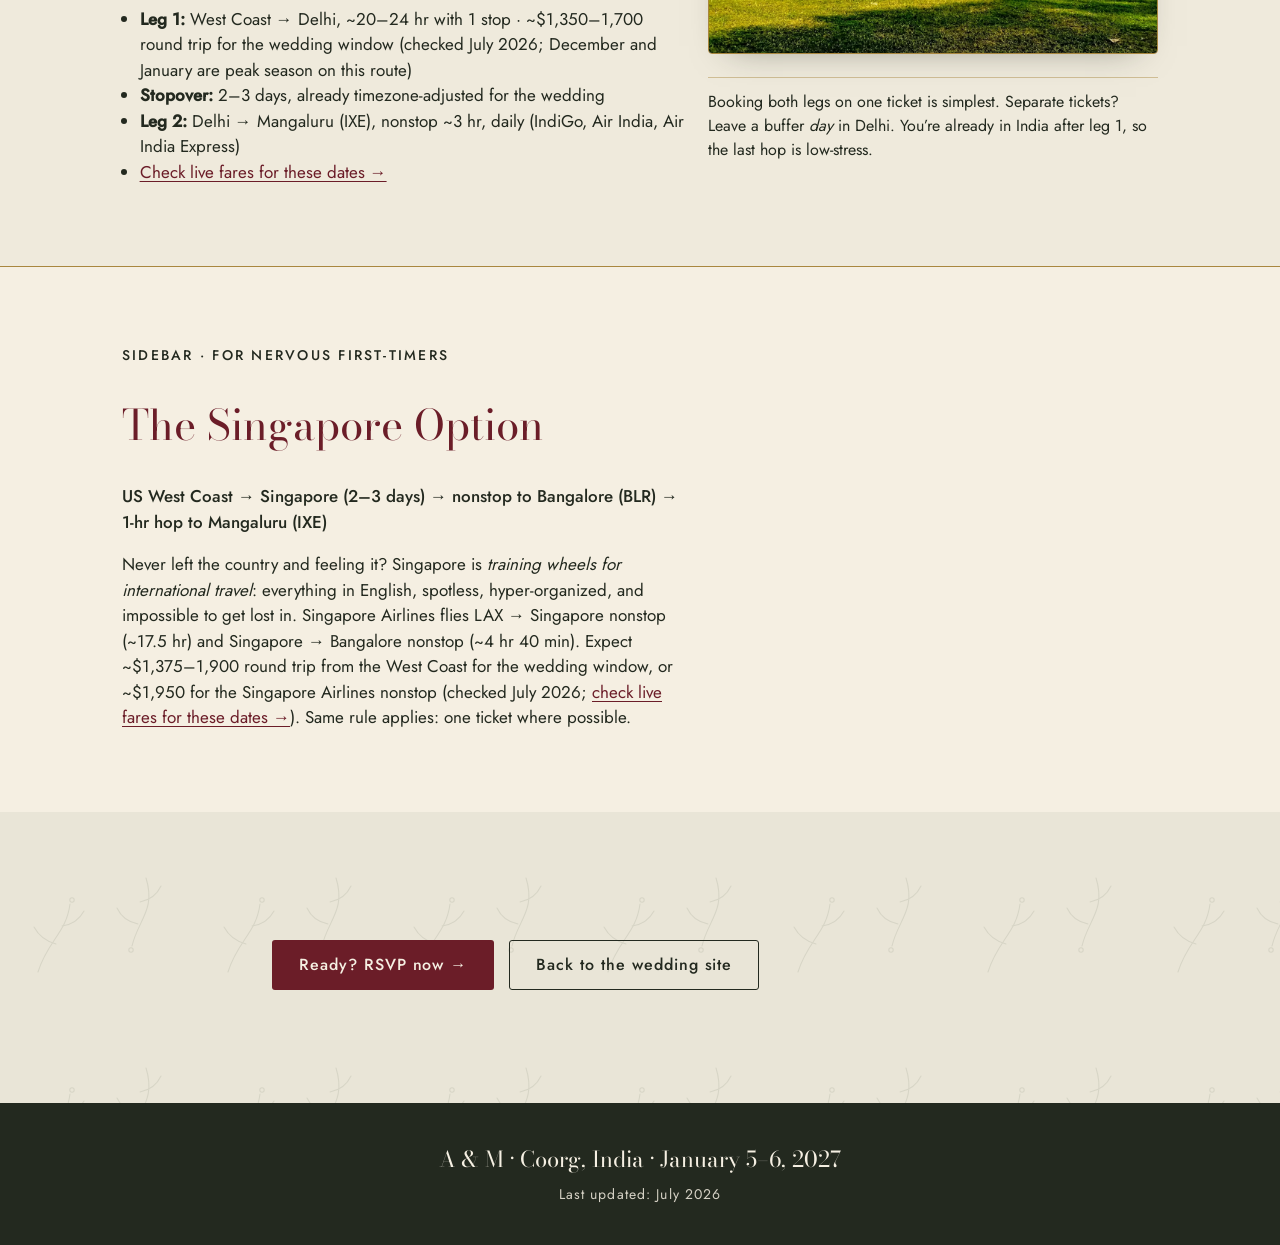
==== commit 534aaa96: "Remove overstated promises: no 'land by Jan 3', no blanket 'we'll pick you up whenever you land' (pi" ====
--- a/site/travel.html
+++ b/site/travel.html
@@ -4,7 +4,7 @@
   <meta charset="utf-8">
   <meta name="viewport" content="width=device-width, initial-scale=1">
   <title>Travel Guide &middot; Alex &amp; Megana &middot; Coorg, India</title>
-  <meta name="description" content="Four ways to turn the trip to Coorg into an adventure: Dubai, Bangkok, Tokyo, or Delhi, all landing at Mangaluru (IXE), where we'll pick you up.">
+  <meta name="description" content="Four ways to turn the trip to Coorg into an adventure: Dubai, Bangkok, Tokyo, or Delhi, all landing at Mangaluru (IXE).">
   <link rel="icon" href="favicon.svg" type="image/svg+xml">
   <link rel="preload" href="fonts/bodoni-moda-regular.woff2" as="font" type="font/woff2" crossorigin>
   <link rel="preload" href="fonts/jost-regular.woff2" as="font" type="font/woff2" crossorigin>
@@ -29,7 +29,7 @@
       <p class="section__lede">The wedding is a Tuesday and a Wednesday in the mountains of India.
          Here&rsquo;s how to turn getting there into the trip of a lifetime: four ways to break up
          the flight, each with 2&ndash;3 days somewhere extraordinary. Every route ends the same way:
-         a short hop into <strong>Mangaluru (IXE)</strong>, where we&rsquo;ll pick you up.</p>
+         a short hop into <strong>Mangaluru (IXE)</strong>.</p>
       <p><a class="btn btn--ghost" href="index.html">&larr; Back to the wedding site</a></p>
     </div>
     <div class="ornament" aria-hidden="true"><span class="ornament__mark"></span></div>
@@ -48,7 +48,7 @@
           <ul class="strip__facts-list">
             <li><strong>Leg 1:</strong> West Coast &rarr; Dubai, ~$1,050&ndash;1,450 round trip with 1 stop for the wedding window (checked July 2026). Emirates&rsquo; ~16 hr nonstop runs about $2,100 on these dates</li>
             <li><strong>Stopover:</strong> 2&ndash;3 days: desert safari, Burj Khalifa, beaches, the malls</li>
-            <li><strong>Leg 2:</strong> Air India Express nonstop Dubai &rarr; IXE, ~4 hr, daily. The only route on this page with a direct international flight to the pickup airport</li>
+            <li><strong>Leg 2:</strong> Air India Express nonstop Dubai &rarr; IXE, ~4 hr, daily. The only route on this page with a direct international flight to IXE</li>
             <li><strong>Timezone trick:</strong> Dubai is UTC+4, India UTC+5:30. You do the hard adjustment on the long leg, then barely feel the hop</li>
             <li><a href="https://www.google.com/travel/flights?q=flights%20from%20LAX%20to%20DXB%20on%202026-12-28%20through%202027-01-09" target="_blank" rel="noopener">Check live fares for these dates &rarr;</a></li>
           </ul>
@@ -59,7 +59,7 @@
             <source srcset="images/route-dubai.webp" type="image/webp">
             <img class="strip__img" src="images/route-dubai.jpg" alt="Dubai skyline at dusk" loading="lazy">
           </picture>
-          <p class="strip__facts">Book legs 1+2 as one ticket where you can. If they&rsquo;re separate tickets, leave a full buffer <em>day</em> in Dubai and carry travel insurance. Land in India by <strong>Jan 3</strong>. And when you land, <strong>we&rsquo;ll pick you up.</strong></p>
+          <p class="strip__facts">Book legs 1+2 as one ticket where you can. If they&rsquo;re separate tickets, leave a full buffer <em>day</em> in Dubai and carry travel insurance.</p>
         </div>
       </div>
     </article>
@@ -87,7 +87,7 @@
             <source srcset="images/route-bangkok.webp" type="image/webp">
             <img class="strip__img" src="images/route-bangkok.jpg" alt="Wat Arun temple, Bangkok" loading="lazy">
           </picture>
-          <p class="strip__facts">Book the long-haul and the India legs as one ticket where you can. Separate tickets? Leave a full buffer <em>day</em> in Bangkok and carry travel insurance. Land in India by <strong>Jan 3</strong>. When you do, <strong>we&rsquo;ll pick you up at IXE.</strong></p>
+          <p class="strip__facts">Book the long-haul and the India legs as one ticket where you can. Separate tickets? Leave a full buffer <em>day</em> in Bangkok and carry travel insurance.</p>
         </div>
       </div>
     </article>
@@ -114,7 +114,7 @@
             <source srcset="images/route-tokyo.webp" type="image/webp">
             <img class="strip__img" src="images/route-tokyo.jpg" alt="Lanterns in a Tokyo alley at night" loading="lazy">
           </picture>
-          <p class="strip__facts">The JAL Bangalore nonstop runs daily, so your dates are flexible. One ticket beats two; a separate booking wants a buffer <em>day</em> in Tokyo and travel insurance. Land in India by <strong>Jan 3</strong>. <strong>We&rsquo;ll be at IXE.</strong></p>
+          <p class="strip__facts">The JAL Bangalore nonstop runs daily, so your dates are flexible. One ticket beats two; a separate booking wants a buffer <em>day</em> in Tokyo and travel insurance.</p>
         </div>
       </div>
     </article>
@@ -140,7 +140,7 @@
             <source srcset="images/route-delhi.webp" type="image/webp">
             <img class="strip__img" src="images/route-delhi.jpg" alt="Humayun&rsquo;s Tomb, Delhi" loading="lazy">
           </picture>
-          <p class="strip__facts">Booking both legs on one ticket is simplest. Separate tickets? Leave a buffer <em>day</em> in Delhi. You&rsquo;re already in India after leg 1, so the last hop is low-stress. And <strong>we&rsquo;ll pick you up at IXE.</strong></p>
+          <p class="strip__facts">Booking both legs on one ticket is simplest. Separate tickets? Leave a buffer <em>day</em> in Delhi. You&rsquo;re already in India after leg 1, so the last hop is low-stress.</p>
         </div>
       </div>
     </article>
@@ -157,21 +157,13 @@
              Expect ~$1,375&ndash;1,900 round trip from the West Coast for the wedding window, or ~$1,950 for the
              Singapore Airlines nonstop (checked July 2026;
              <a href="https://www.google.com/travel/flights?q=flights%20from%20LAX%20to%20SIN%20on%202026-12-28%20through%202027-01-09" target="_blank" rel="noopener">check live fares for these dates &rarr;</a>).
-             Same rules: one ticket where possible, land by Jan 3, and <strong>we&rsquo;ll pick you up.</strong></p>
+             Same rule applies: one ticket where possible.</p>
         </div>
       </div>
     </aside>
 
     <section class="section section--tint-lichen">
       <div class="measure" id="travel-notes">
-        <h2>Booking windows &amp; the fine print</h2>
-        <ul>
-          <li><strong>Prices are real quotes for the wedding window</strong>, pulled in July 2026 for example dates of Dec 28 out, Jan 9 home. Every &ldquo;check live fares&rdquo; link opens that exact search with those dates preloaded; tweak them to your own plan from there.</li>
-          <li><strong>Book a few months out.</strong> These are holiday-season dates; fares mostly climb through the fall. When we checked, Google&rsquo;s own tracker rated current prices typical and the booking window good.</li>
-          <li><strong>Not starting from the West Coast?</strong> The same stopovers work from anywhere. Your final leg is always <strong>Mangaluru (IXE)</strong>, a short domestic hop from Bangalore, Delhi, or Mumbai. Tell us when you land.</li>
-          <li><strong>One ticket beats two.</strong> A single itinerary means the airline owns your missed connection. Booking legs separately? Leave a buffer <em>day</em> (not hours) at the transfer city, and buy travel insurance (~$50&ndash;80).</li>
-          <li><strong>Aim to be in India by January 3.</strong> Two days of slack absorbs any delay, and you land at the wedding rested.</li>
-        </ul>
         <p style="margin-top:2rem;"><a class="btn btn--cherry" href="index.html#rsvp">Ready? RSVP now &rarr;</a> &nbsp; <a class="btn btn--ghost" href="index.html">Back to the wedding site</a></p>
       </div>
     </section>
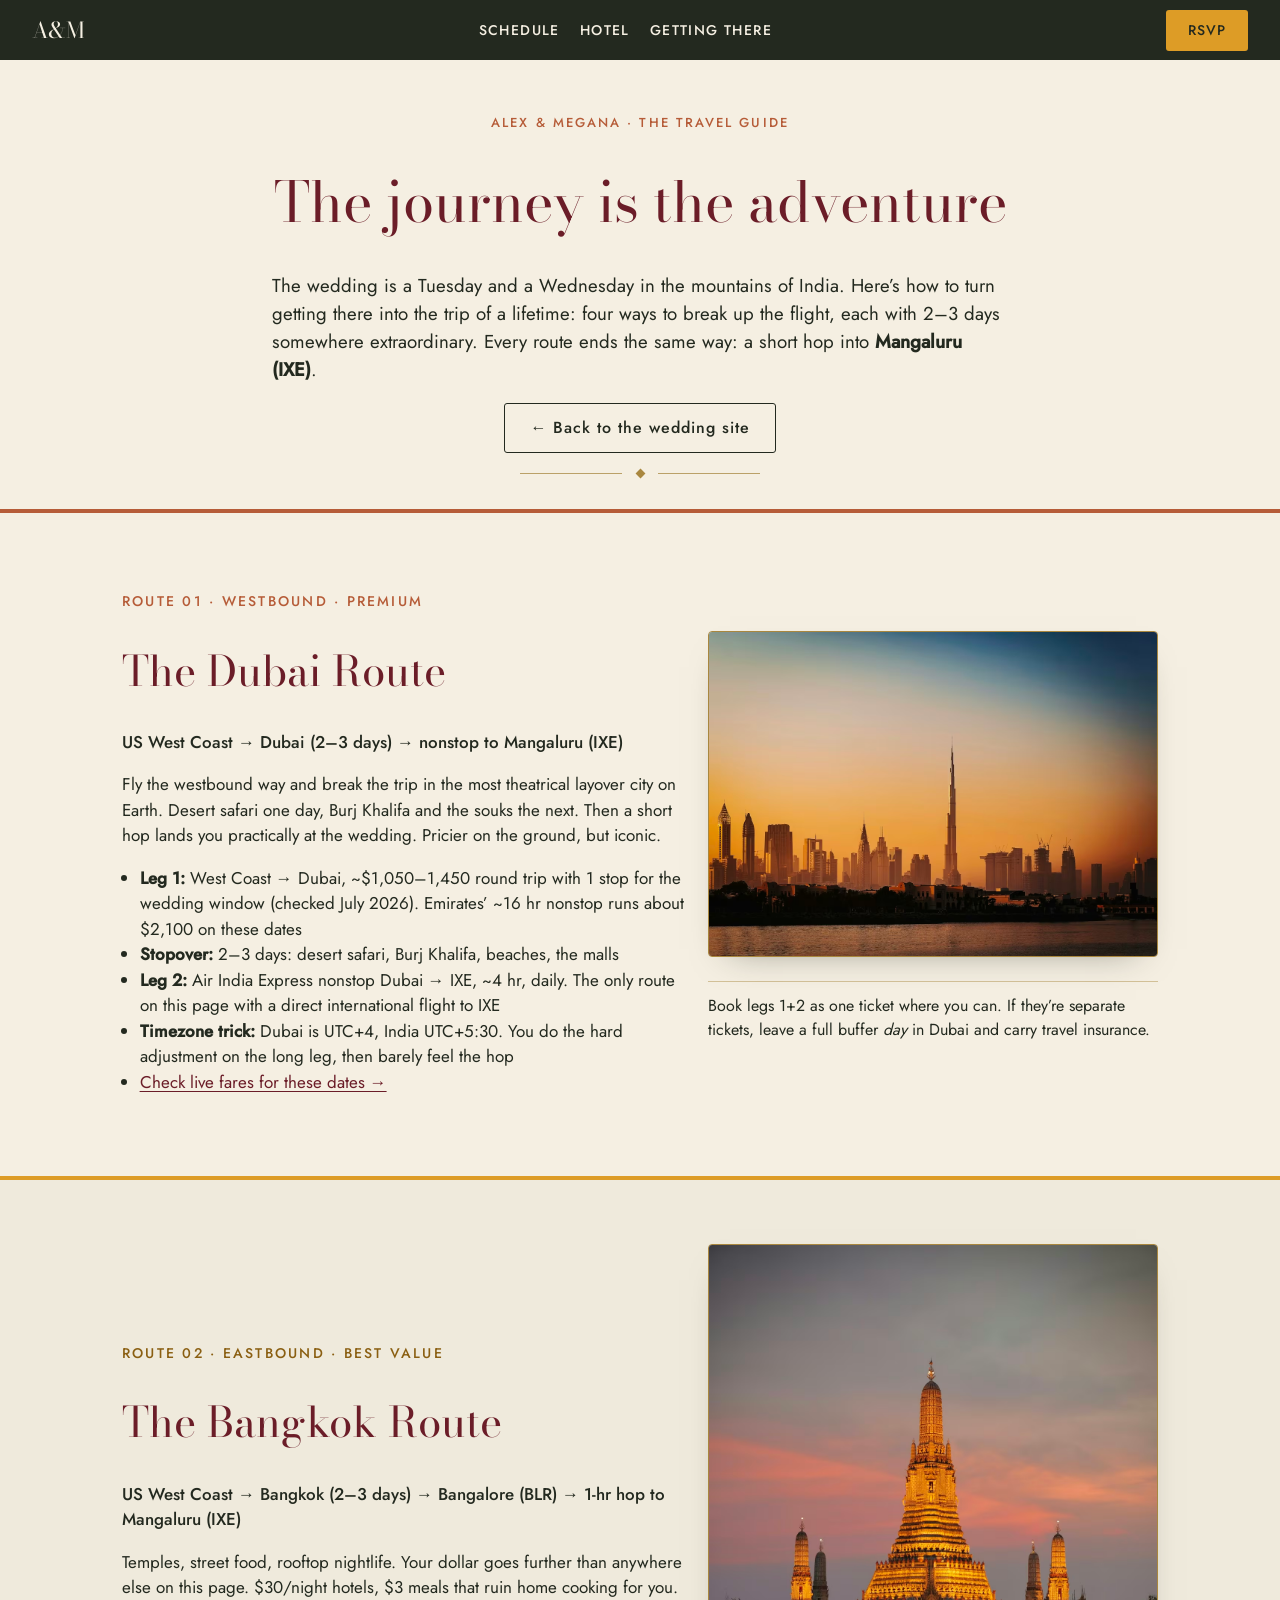
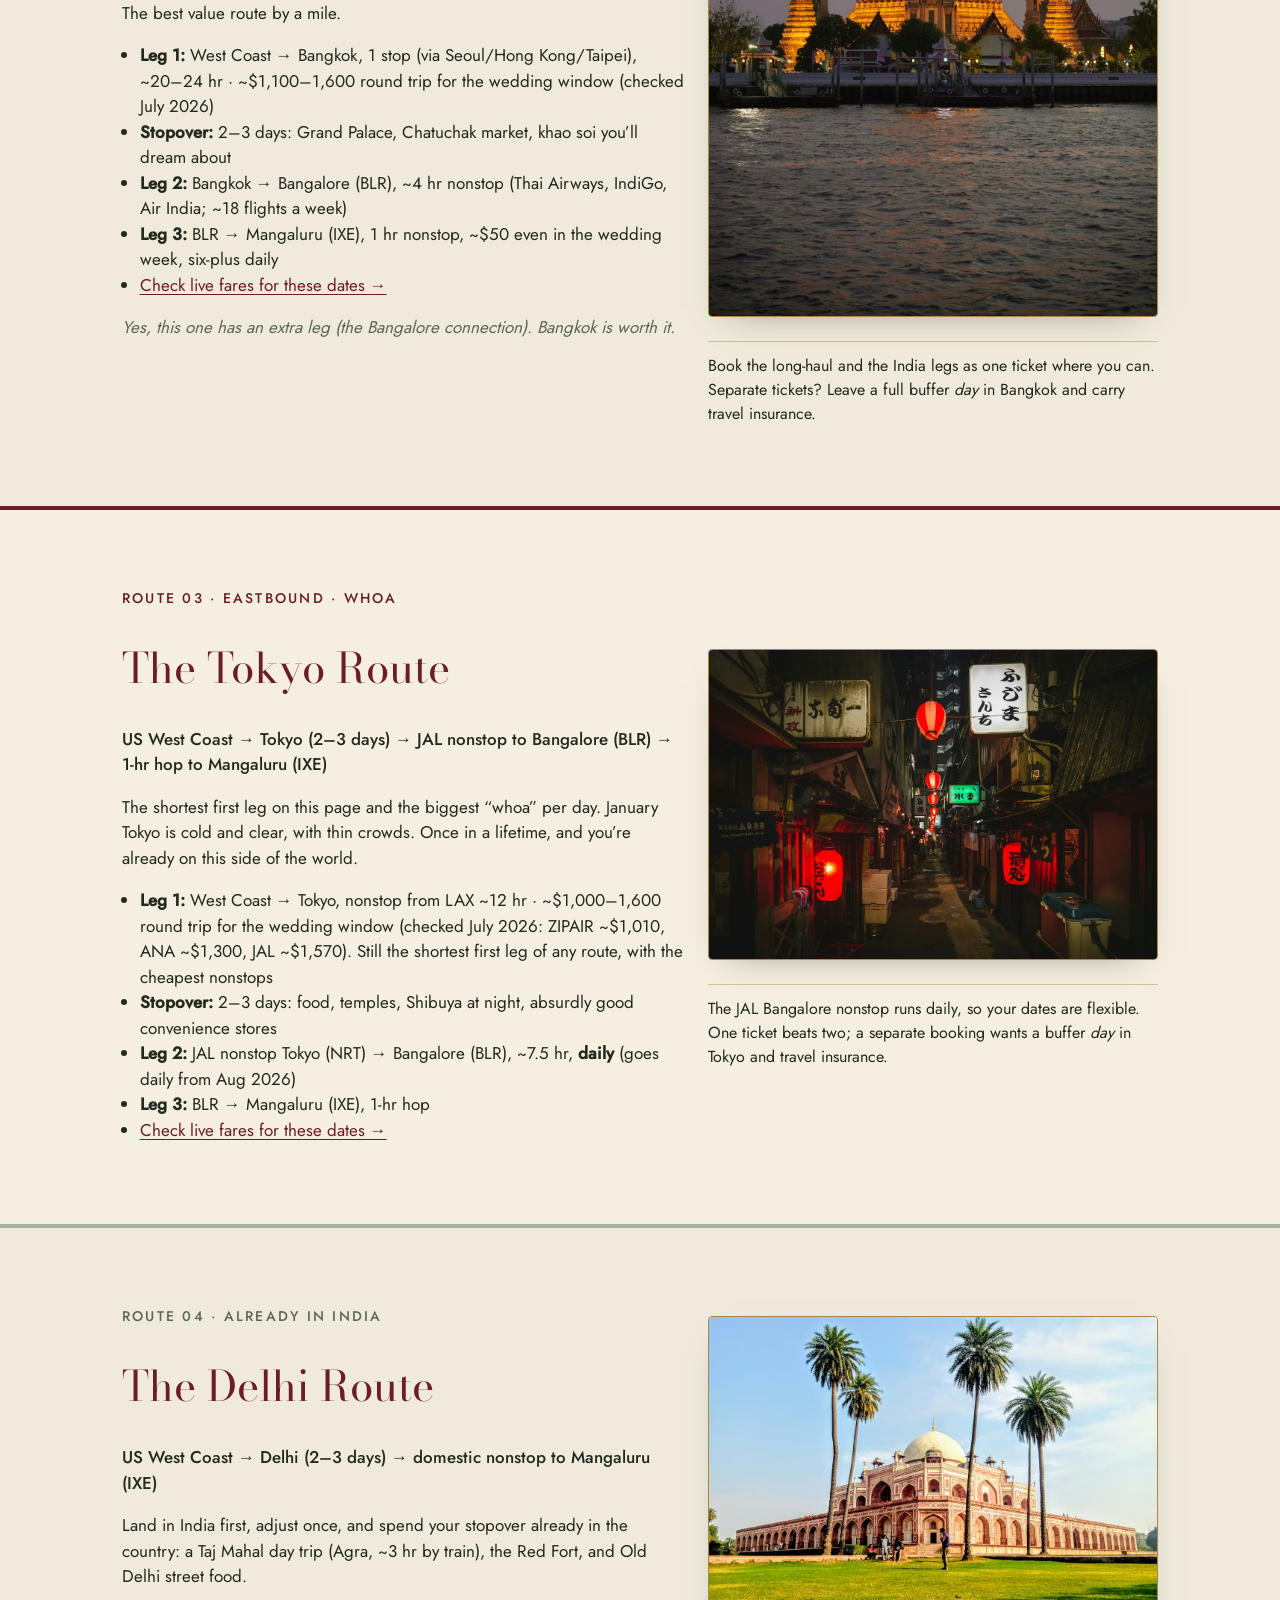
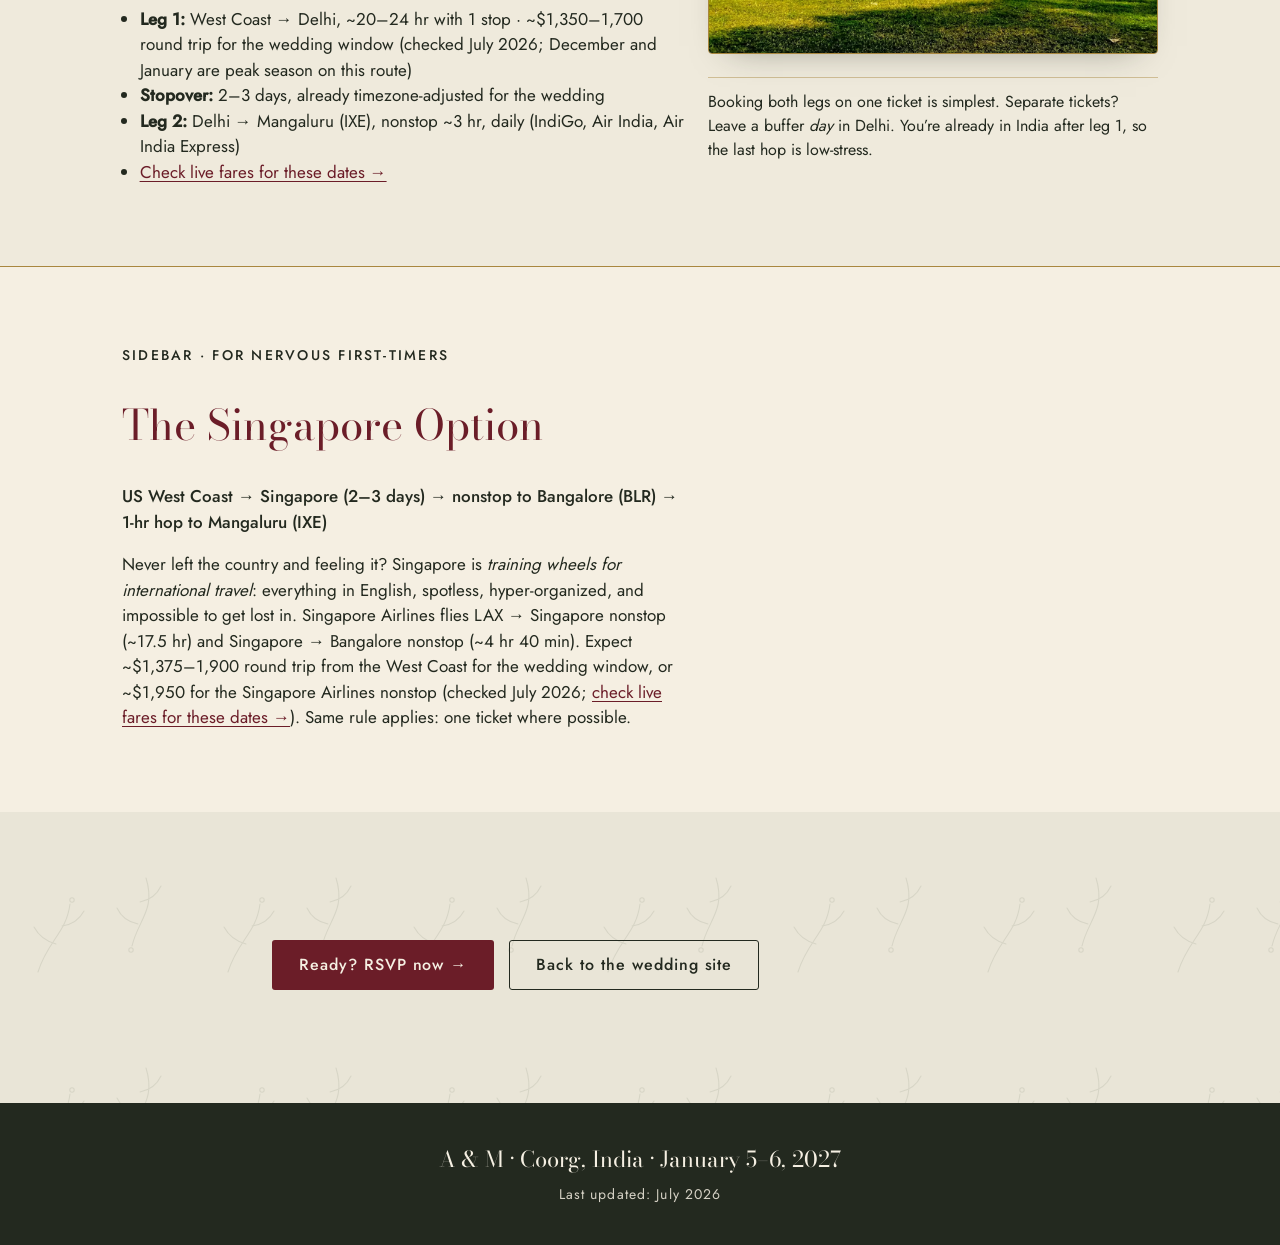
==== commit 5b5f7169: "Bangkok lede: 'ruin home cooking for you' — plainer than the idiom for an international guest list" ====
--- a/site/travel.html
+++ b/site/travel.html
@@ -71,7 +71,7 @@
           <h2>The Bangkok Route</h2>
           <p class="strip__path">US West Coast &rarr; Bangkok (2&ndash;3 days) &rarr; Bangalore (BLR) &rarr; 1-hr hop to Mangaluru (IXE)</p>
           <p>Temples, street food, rooftop nightlife. Your dollar goes further than anywhere else
-             on this page. $30/night hotels, $3 meals that ruin you for home cooking. The best value route by a mile.</p>
+             on this page. $30/night hotels, $3 meals that ruin home cooking for you. The best value route by a mile.</p>
           <ul class="strip__facts-list">
             <li><strong>Leg 1:</strong> West Coast &rarr; Bangkok, 1 stop (via Seoul/Hong Kong/Taipei), ~20&ndash;24 hr &middot; ~$1,100&ndash;1,600 round trip for the wedding window (checked July 2026)</li>
             <li><strong>Stopover:</strong> 2&ndash;3 days: Grand Palace, Chatuchak market, khao soi you&rsquo;ll dream about</li>
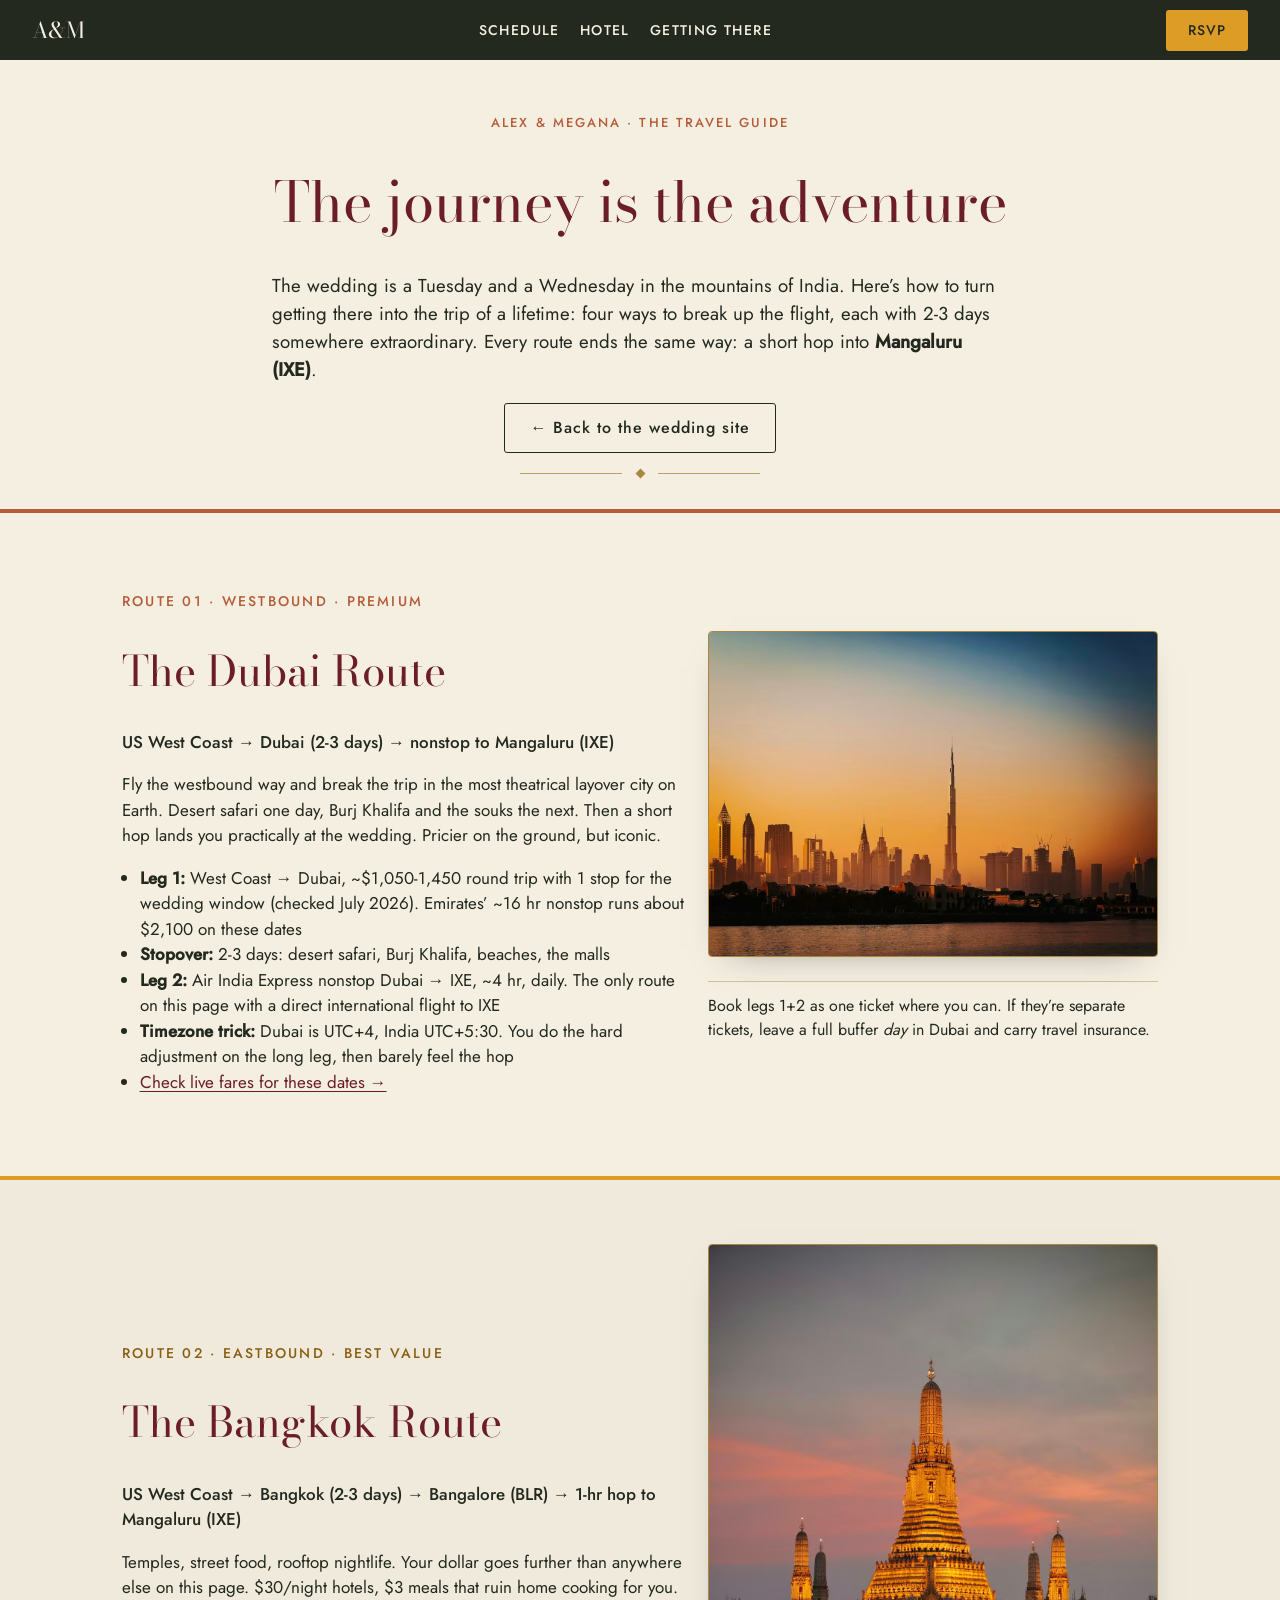
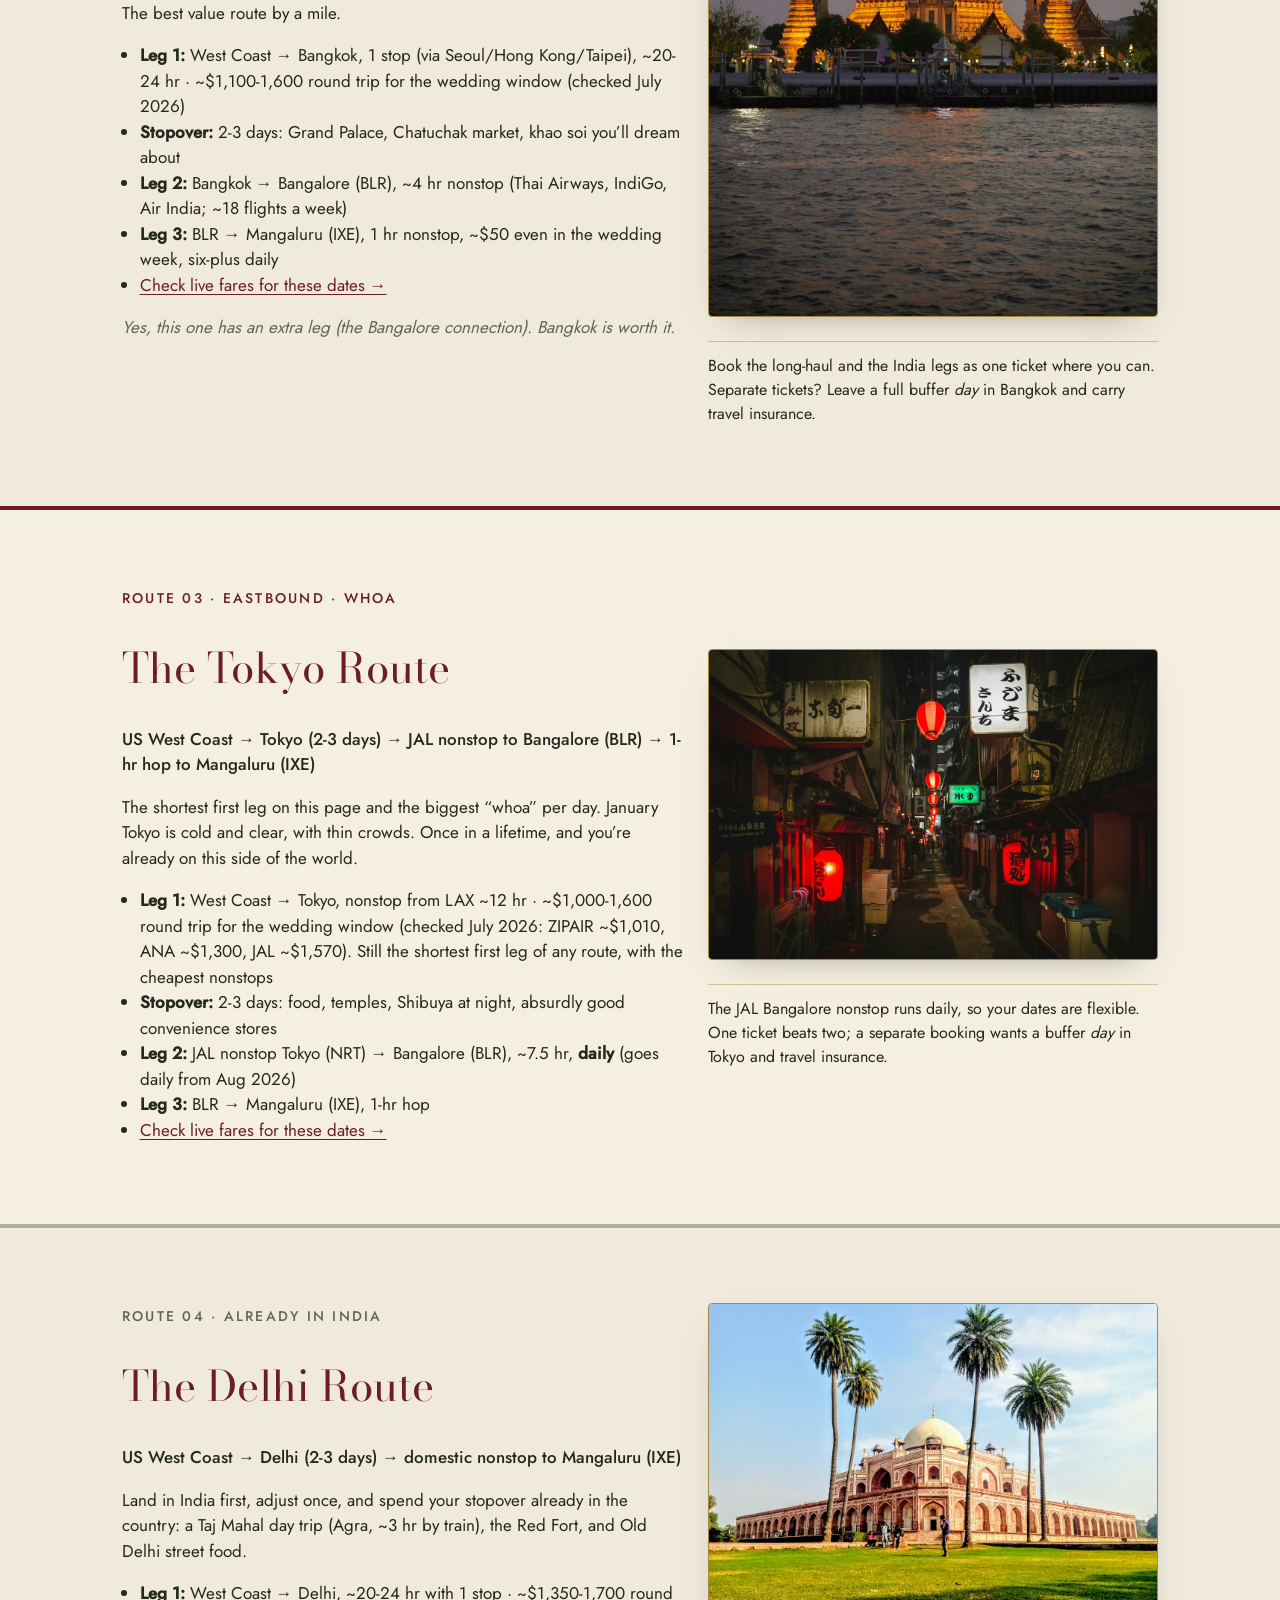
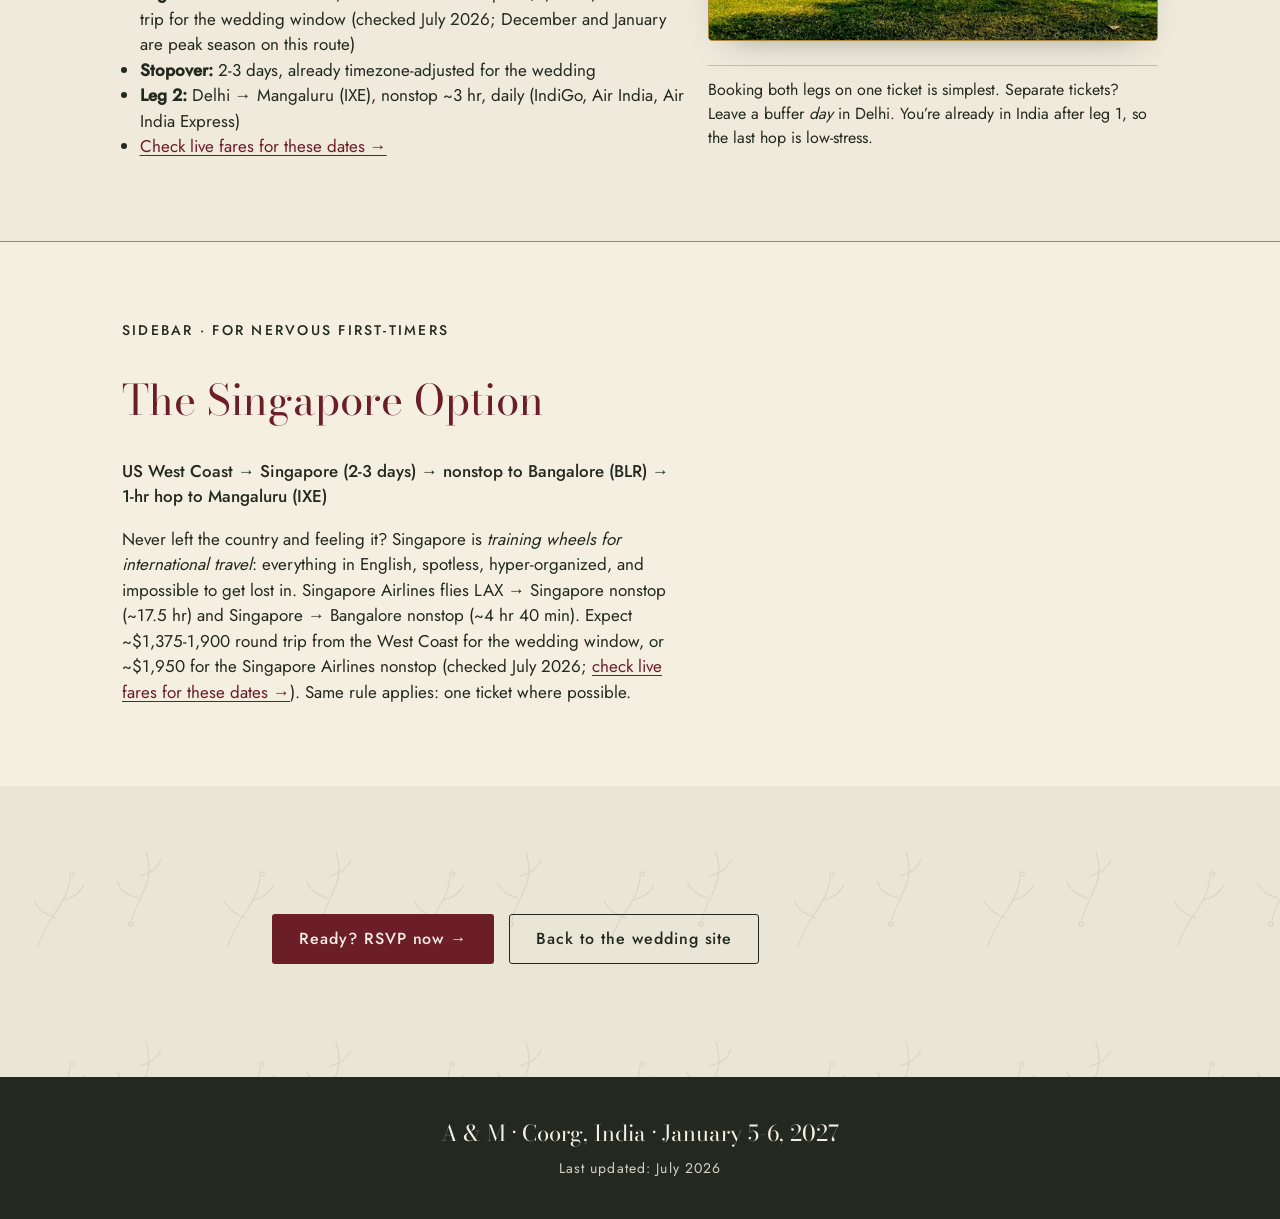
==== commit f65d78b2: "Plain hyphens for all ranges (3-4 hr, January 5-6, $1,050-1,450) - how humans actually type them" ====
--- a/site/travel.html
+++ b/site/travel.html
@@ -28,7 +28,7 @@
       <h1>The journey is the adventure</h1>
       <p class="section__lede">The wedding is a Tuesday and a Wednesday in the mountains of India.
          Here&rsquo;s how to turn getting there into the trip of a lifetime: four ways to break up
-         the flight, each with 2&ndash;3 days somewhere extraordinary. Every route ends the same way:
+         the flight, each with 2-3 days somewhere extraordinary. Every route ends the same way:
          a short hop into <strong>Mangaluru (IXE)</strong>.</p>
       <p><a class="btn btn--ghost" href="index.html">&larr; Back to the wedding site</a></p>
     </div>
@@ -41,13 +41,13 @@
         <div>
           <p class="strip__label">Route 01 &middot; Westbound &middot; Premium</p>
           <h2>The Dubai Route</h2>
-          <p class="strip__path">US West Coast &rarr; Dubai (2&ndash;3 days) &rarr; nonstop to Mangaluru (IXE)</p>
+          <p class="strip__path">US West Coast &rarr; Dubai (2-3 days) &rarr; nonstop to Mangaluru (IXE)</p>
           <p>Fly the westbound way and break the trip in the most theatrical layover city on Earth.
              Desert safari one day, Burj Khalifa and the souks the next. Then a short hop lands you
              practically at the wedding. Pricier on the ground, but iconic.</p>
           <ul class="strip__facts-list">
-            <li><strong>Leg 1:</strong> West Coast &rarr; Dubai, ~$1,050&ndash;1,450 round trip with 1 stop for the wedding window (checked July 2026). Emirates&rsquo; ~16 hr nonstop runs about $2,100 on these dates</li>
-            <li><strong>Stopover:</strong> 2&ndash;3 days: desert safari, Burj Khalifa, beaches, the malls</li>
+            <li><strong>Leg 1:</strong> West Coast &rarr; Dubai, ~$1,050-1,450 round trip with 1 stop for the wedding window (checked July 2026). Emirates&rsquo; ~16 hr nonstop runs about $2,100 on these dates</li>
+            <li><strong>Stopover:</strong> 2-3 days: desert safari, Burj Khalifa, beaches, the malls</li>
             <li><strong>Leg 2:</strong> Air India Express nonstop Dubai &rarr; IXE, ~4 hr, daily. The only route on this page with a direct international flight to IXE</li>
             <li><strong>Timezone trick:</strong> Dubai is UTC+4, India UTC+5:30. You do the hard adjustment on the long leg, then barely feel the hop</li>
             <li><a href="https://www.google.com/travel/flights?q=flights%20from%20LAX%20to%20DXB%20on%202026-12-28%20through%202027-01-09" target="_blank" rel="noopener">Check live fares for these dates &rarr;</a></li>
@@ -69,12 +69,12 @@
         <div>
           <p class="strip__label">Route 02 &middot; Eastbound &middot; Best Value</p>
           <h2>The Bangkok Route</h2>
-          <p class="strip__path">US West Coast &rarr; Bangkok (2&ndash;3 days) &rarr; Bangalore (BLR) &rarr; 1-hr hop to Mangaluru (IXE)</p>
+          <p class="strip__path">US West Coast &rarr; Bangkok (2-3 days) &rarr; Bangalore (BLR) &rarr; 1-hr hop to Mangaluru (IXE)</p>
           <p>Temples, street food, rooftop nightlife. Your dollar goes further than anywhere else
              on this page. $30/night hotels, $3 meals that ruin home cooking for you. The best value route by a mile.</p>
           <ul class="strip__facts-list">
-            <li><strong>Leg 1:</strong> West Coast &rarr; Bangkok, 1 stop (via Seoul/Hong Kong/Taipei), ~20&ndash;24 hr &middot; ~$1,100&ndash;1,600 round trip for the wedding window (checked July 2026)</li>
-            <li><strong>Stopover:</strong> 2&ndash;3 days: Grand Palace, Chatuchak market, khao soi you&rsquo;ll dream about</li>
+            <li><strong>Leg 1:</strong> West Coast &rarr; Bangkok, 1 stop (via Seoul/Hong Kong/Taipei), ~20-24 hr &middot; ~$1,100-1,600 round trip for the wedding window (checked July 2026)</li>
+            <li><strong>Stopover:</strong> 2-3 days: Grand Palace, Chatuchak market, khao soi you&rsquo;ll dream about</li>
             <li><strong>Leg 2:</strong> Bangkok &rarr; Bangalore (BLR), ~4 hr nonstop (Thai Airways, IndiGo, Air India; ~18 flights a week)</li>
             <li><strong>Leg 3:</strong> BLR &rarr; Mangaluru (IXE), 1 hr nonstop, ~$50 even in the wedding week, six-plus daily</li>
             <li><a href="https://www.google.com/travel/flights?q=flights%20from%20LAX%20to%20BKK%20on%202026-12-28%20through%202027-01-09" target="_blank" rel="noopener">Check live fares for these dates &rarr;</a></li>
@@ -97,12 +97,12 @@
         <div>
           <p class="strip__label">Route 03 &middot; Eastbound &middot; Whoa</p>
           <h2>The Tokyo Route</h2>
-          <p class="strip__path">US West Coast &rarr; Tokyo (2&ndash;3 days) &rarr; JAL nonstop to Bangalore (BLR) &rarr; 1-hr hop to Mangaluru (IXE)</p>
+          <p class="strip__path">US West Coast &rarr; Tokyo (2-3 days) &rarr; JAL nonstop to Bangalore (BLR) &rarr; 1-hr hop to Mangaluru (IXE)</p>
           <p>The shortest first leg on this page and the biggest &ldquo;whoa&rdquo; per day. January Tokyo is
              cold and clear, with thin crowds. Once in a lifetime, and you&rsquo;re already on this side of the world.</p>
           <ul class="strip__facts-list">
-            <li><strong>Leg 1:</strong> West Coast &rarr; Tokyo, nonstop from LAX ~12 hr &middot; ~$1,000&ndash;1,600 round trip for the wedding window (checked July 2026: ZIPAIR ~$1,010, ANA ~$1,300, JAL ~$1,570). Still the shortest first leg of any route, with the cheapest nonstops</li>
-            <li><strong>Stopover:</strong> 2&ndash;3 days: food, temples, Shibuya at night, absurdly good convenience stores</li>
+            <li><strong>Leg 1:</strong> West Coast &rarr; Tokyo, nonstop from LAX ~12 hr &middot; ~$1,000-1,600 round trip for the wedding window (checked July 2026: ZIPAIR ~$1,010, ANA ~$1,300, JAL ~$1,570). Still the shortest first leg of any route, with the cheapest nonstops</li>
+            <li><strong>Stopover:</strong> 2-3 days: food, temples, Shibuya at night, absurdly good convenience stores</li>
             <li><strong>Leg 2:</strong> JAL nonstop Tokyo (NRT) &rarr; Bangalore (BLR), ~7.5 hr, <strong>daily</strong> (goes daily from Aug 2026)</li>
             <li><strong>Leg 3:</strong> BLR &rarr; Mangaluru (IXE), 1-hr hop</li>
             <li><a href="https://www.google.com/travel/flights?q=flights%20from%20LAX%20to%20NRT%20on%202026-12-28%20through%202027-01-09" target="_blank" rel="noopener">Check live fares for these dates &rarr;</a></li>
@@ -124,12 +124,12 @@
         <div>
           <p class="strip__label">Route 04 &middot; Already in India</p>
           <h2>The Delhi Route</h2>
-          <p class="strip__path">US West Coast &rarr; Delhi (2&ndash;3 days) &rarr; domestic nonstop to Mangaluru (IXE)</p>
+          <p class="strip__path">US West Coast &rarr; Delhi (2-3 days) &rarr; domestic nonstop to Mangaluru (IXE)</p>
           <p>Land in India first, adjust once, and spend your stopover already in the country: a
              Taj Mahal day trip (Agra, ~3 hr by train), the Red Fort, and Old Delhi street food.</p>
           <ul class="strip__facts-list">
-            <li><strong>Leg 1:</strong> West Coast &rarr; Delhi, ~20&ndash;24 hr with 1 stop &middot; ~$1,350&ndash;1,700 round trip for the wedding window (checked July 2026; December and January are peak season on this route)</li>
-            <li><strong>Stopover:</strong> 2&ndash;3 days, already timezone-adjusted for the wedding</li>
+            <li><strong>Leg 1:</strong> West Coast &rarr; Delhi, ~20-24 hr with 1 stop &middot; ~$1,350-1,700 round trip for the wedding window (checked July 2026; December and January are peak season on this route)</li>
+            <li><strong>Stopover:</strong> 2-3 days, already timezone-adjusted for the wedding</li>
             <li><strong>Leg 2:</strong> Delhi &rarr; Mangaluru (IXE), nonstop ~3 hr, daily (IndiGo, Air India, Air India Express)</li>
             <li><a href="https://www.google.com/travel/flights?q=flights%20from%20LAX%20to%20DEL%20on%202026-12-28%20through%202027-01-09" target="_blank" rel="noopener">Check live fares for these dates &rarr;</a></li>
           </ul>
@@ -150,11 +150,11 @@
         <div>
           <p class="strip__label">Sidebar &middot; For nervous first-timers</p>
           <h2>The Singapore Option</h2>
-          <p class="strip__path">US West Coast &rarr; Singapore (2&ndash;3 days) &rarr; nonstop to Bangalore (BLR) &rarr; 1-hr hop to Mangaluru (IXE)</p>
+          <p class="strip__path">US West Coast &rarr; Singapore (2-3 days) &rarr; nonstop to Bangalore (BLR) &rarr; 1-hr hop to Mangaluru (IXE)</p>
           <p>Never left the country and feeling it? Singapore is <em>training wheels for international travel</em>:
              everything in English, spotless, hyper-organized, and impossible to get lost in. Singapore Airlines
              flies LAX &rarr; Singapore nonstop (~17.5 hr) and Singapore &rarr; Bangalore nonstop (~4 hr 40 min).
-             Expect ~$1,375&ndash;1,900 round trip from the West Coast for the wedding window, or ~$1,950 for the
+             Expect ~$1,375-1,900 round trip from the West Coast for the wedding window, or ~$1,950 for the
              Singapore Airlines nonstop (checked July 2026;
              <a href="https://www.google.com/travel/flights?q=flights%20from%20LAX%20to%20SIN%20on%202026-12-28%20through%202027-01-09" target="_blank" rel="noopener">check live fares for these dates &rarr;</a>).
              Same rule applies: one ticket where possible.</p>
@@ -170,7 +170,7 @@
   </main>
 
   <footer class="footer">
-    <p class="footer__mark">A &amp; M &middot; Coorg, India &middot; January 5&ndash;6, 2027</p>
+    <p class="footer__mark">A &amp; M &middot; Coorg, India &middot; January 5-6, 2027</p>
     <p class="footer__updated">Last updated: <span>July 2026</span></p>
   </footer>
 
--- a/site/style.css
+++ b/site/style.css
@@ -263,6 +263,10 @@
 .field label { display: block; font-weight: 500; margin-bottom: 4px; }
 .field legend { font-weight: 500; margin-bottom: 6px; }
 .radio { display: inline-flex; align-items: center; gap: 0.4rem; margin-right: 1.5rem; font-weight: 400; }
+fieldset.field { border: 0; padding: 0; margin: 0; min-width: 0; }
+.checks { display: flex; flex-wrap: wrap; gap: 0.45rem 0.25rem; }
+.checks .radio { margin-right: 1.1rem; white-space: nowrap; }
+.checks input[type="checkbox"] { width: auto; margin: 0; accent-color: var(--cherry); }
 .field input, .field select, .field textarea {
   width: 100%; padding: 12px; font: inherit; color: var(--peppercorn);
   background: #fff; border: 1px solid var(--peppercorn); border-radius: 3px;
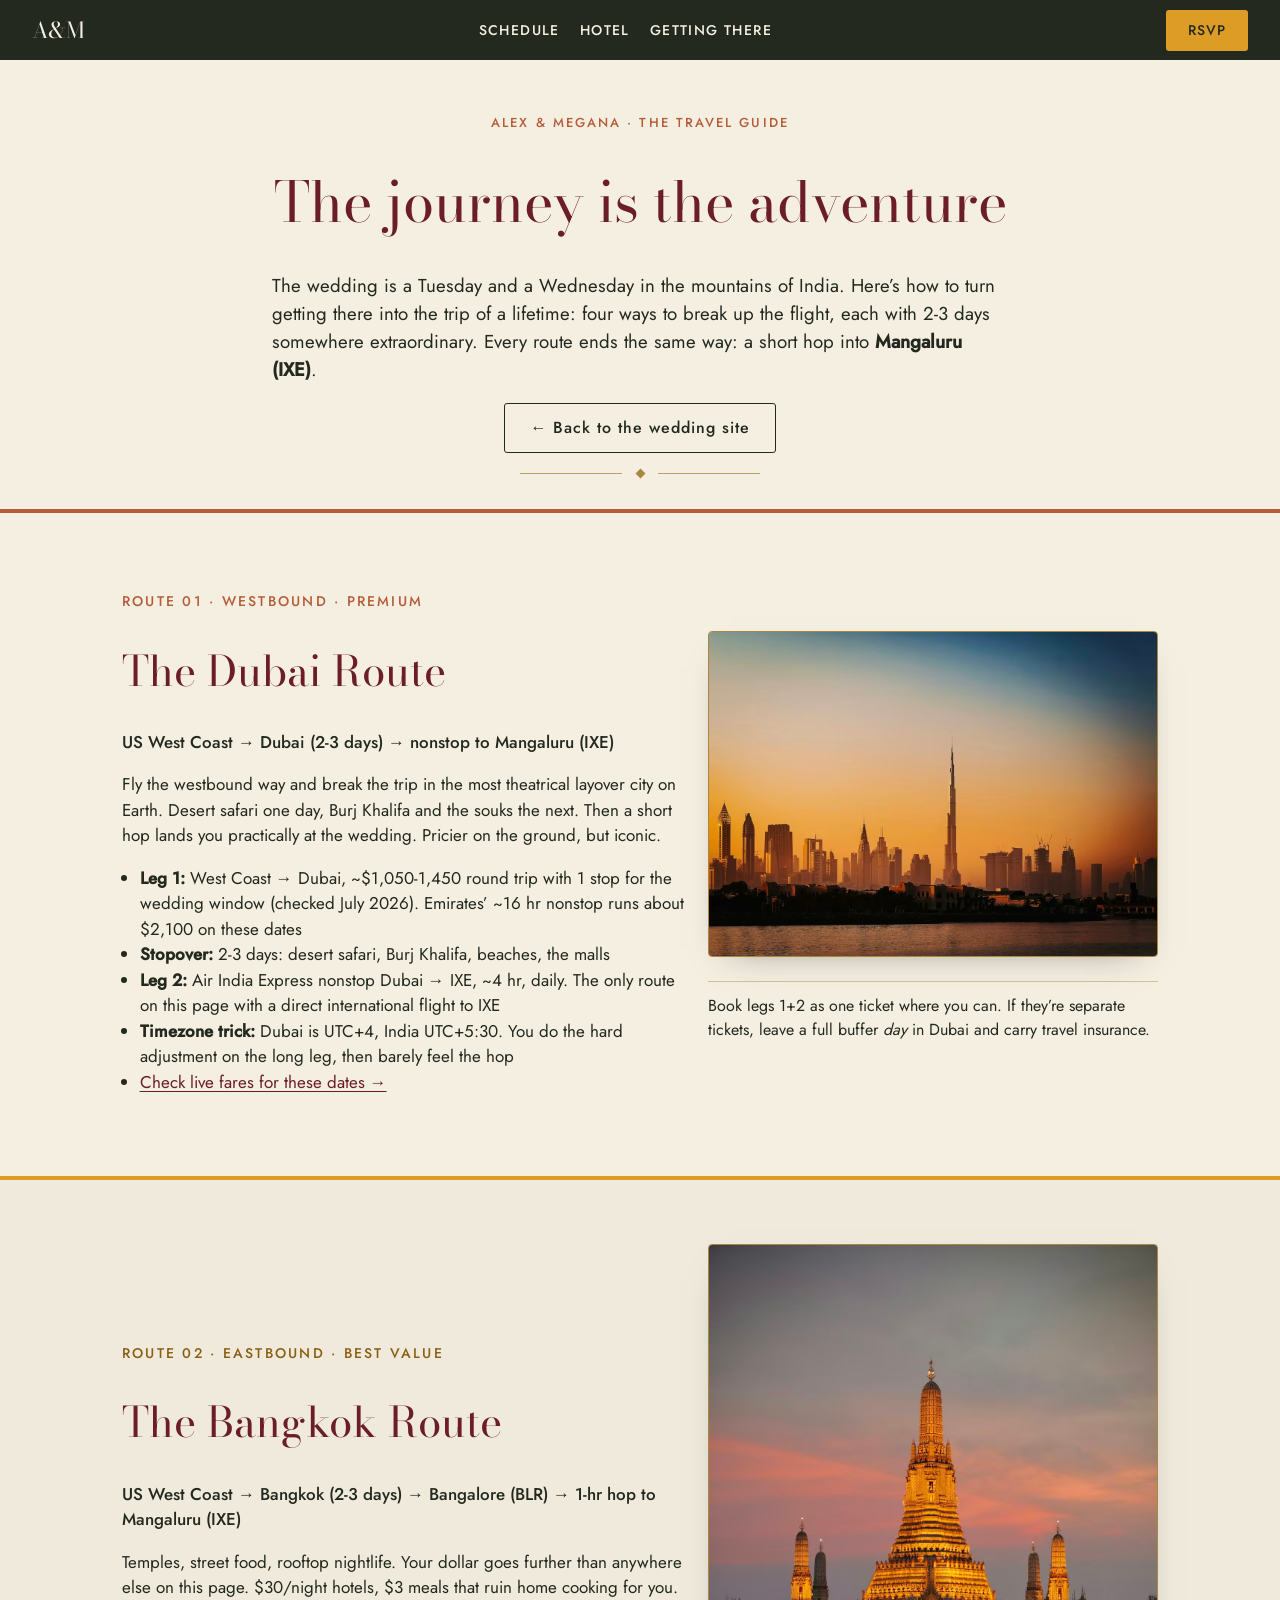
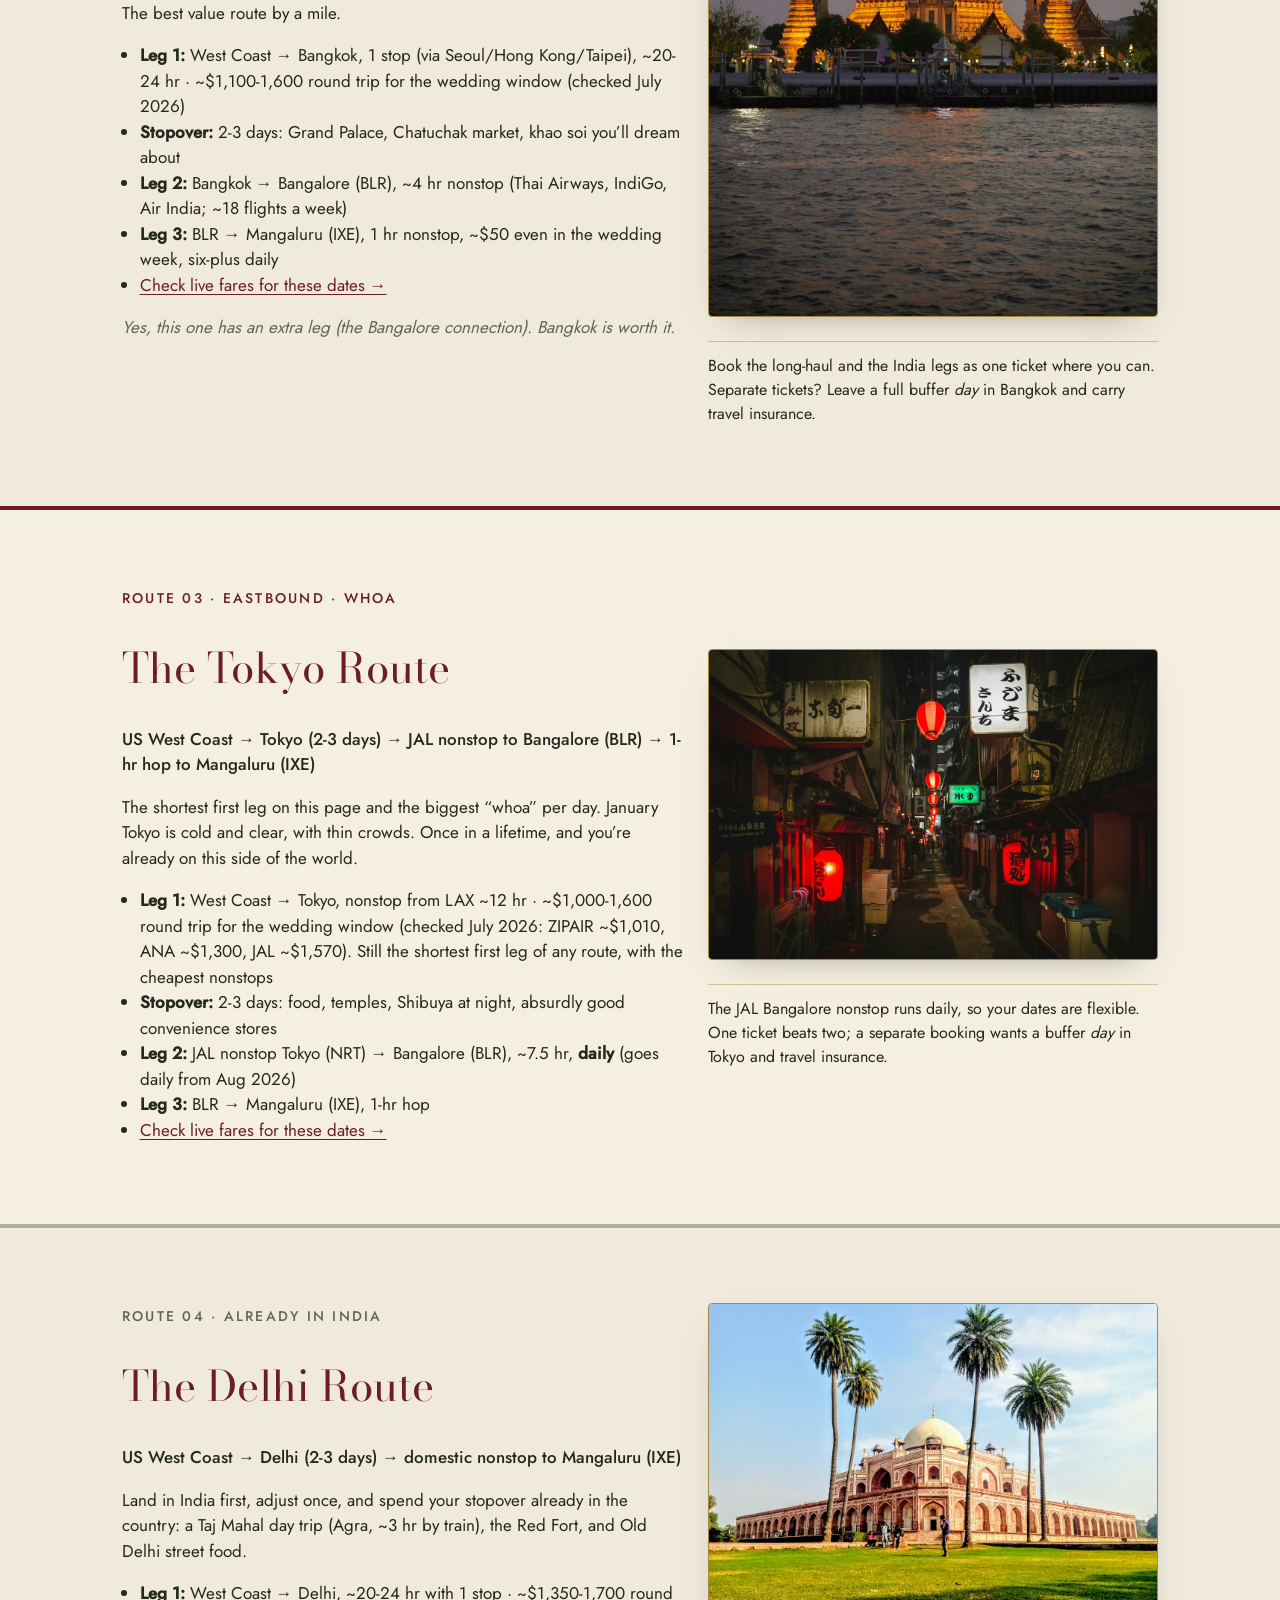
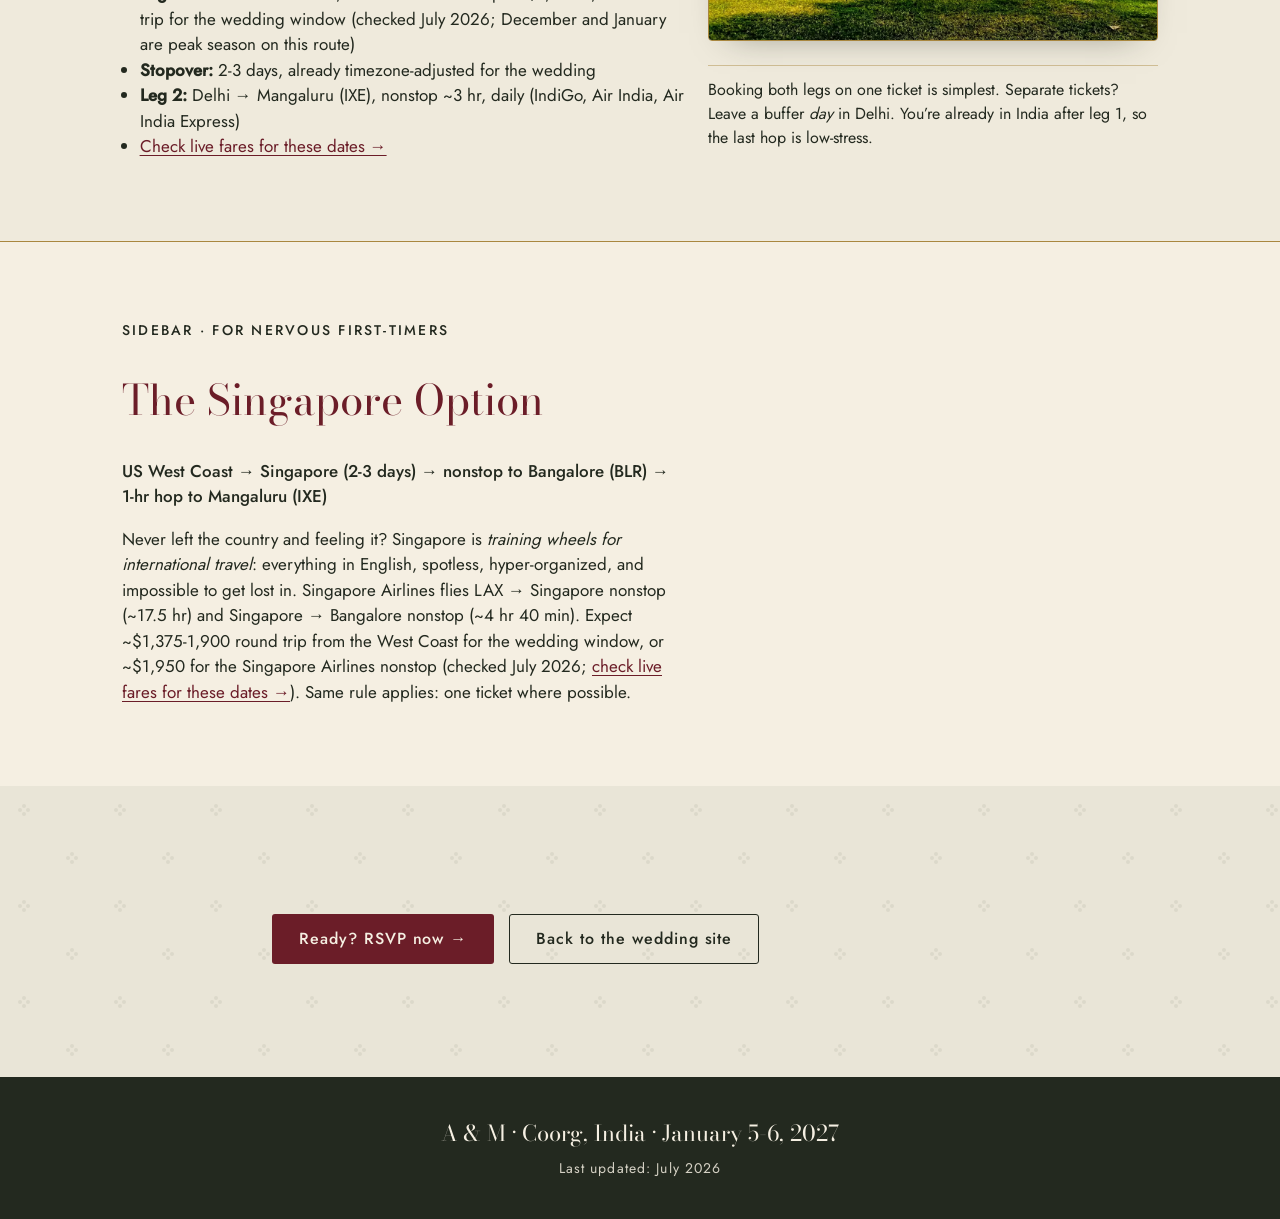
==== commit 220ea2e6: "Cache-bust CSS/JS with ?v=2 so style updates reach guests immediately (bump on every style/js change" ====
--- a/site/travel.html
+++ b/site/travel.html
@@ -8,7 +8,7 @@
   <link rel="icon" href="favicon.svg" type="image/svg+xml">
   <link rel="preload" href="fonts/bodoni-moda-regular.woff2" as="font" type="font/woff2" crossorigin>
   <link rel="preload" href="fonts/jost-regular.woff2" as="font" type="font/woff2" crossorigin>
-  <link rel="stylesheet" href="style.css">
+  <link rel="stylesheet" href="style.css?v=2">
 </head>
 <body>
 
--- a/site/style.css
+++ b/site/style.css
@@ -76,14 +76,14 @@
 .section__lede { font-size: 1.1em; }
 
 /* ---- Section washes: faint spice tints over Blossom (fallback = Blossom),
-       each with a whisper-quiet block-print texture in its own hue (7-13% opacity,
-       so text contrast is untouched). Lichen = berry sprigs, Cherry = ornament
-       diamonds, Marigold = petal-dot clusters. ---- */
+       each with a whisper-quiet block-print texture in its own hue (7-10% opacity,
+       so text contrast is untouched). Lichen + Marigold = petal-dot clusters,
+       Cherry = ornament diamonds. ---- */
 .section--tint-lichen {
   background-color: var(--blossom);
   background-color: color-mix(in srgb, var(--lichen) 16%, var(--blossom));
-  background-image: url("data:image/svg+xml,%3Csvg xmlns='http://www.w3.org/2000/svg' width='190' height='190' viewBox='0 0 190 190'%3E%3Cg fill='none' stroke='%235d6852' stroke-width='1.1' opacity='0.13' stroke-linecap='round'%3E%3Cpath d='M38 160 C48 128 66 122 70 92'/%3E%3Cpath d='M56 132 q-15 -4 -22 -17'/%3E%3Cpath d='M62 114 q15 -2 22 -15'/%3E%3Ccircle cx='72' cy='88' r='2.2'/%3E%3Cpath d='M146 66 C156 98 138 108 132 134'/%3E%3Cpath d='M140 90 q15 -3 21 -16'/%3E%3Cpath d='M138 112 q-15 -3 -21 -16'/%3E%3Ccircle cx='131' cy='138' r='2.2'/%3E%3C/g%3E%3C/svg%3E");
-  background-size: 190px 190px;
+  background-image: url("data:image/svg+xml,%3Csvg xmlns='http://www.w3.org/2000/svg' width='96' height='96' viewBox='0 0 96 96'%3E%3Cg fill='%235d6852' opacity='0.1'%3E%3Ccircle cx='24' cy='20' r='2'/%3E%3Ccircle cx='20' cy='24' r='2'/%3E%3Ccircle cx='28' cy='24' r='2'/%3E%3Ccircle cx='24' cy='28' r='2'/%3E%3Ccircle cx='72' cy='68' r='2'/%3E%3Ccircle cx='68' cy='72' r='2'/%3E%3Ccircle cx='76' cy='72' r='2'/%3E%3Ccircle cx='72' cy='76' r='2'/%3E%3C/g%3E%3C/svg%3E");
+  background-size: 96px 96px;
 }
 .section--tint-cherry {
   background-color: var(--blossom);
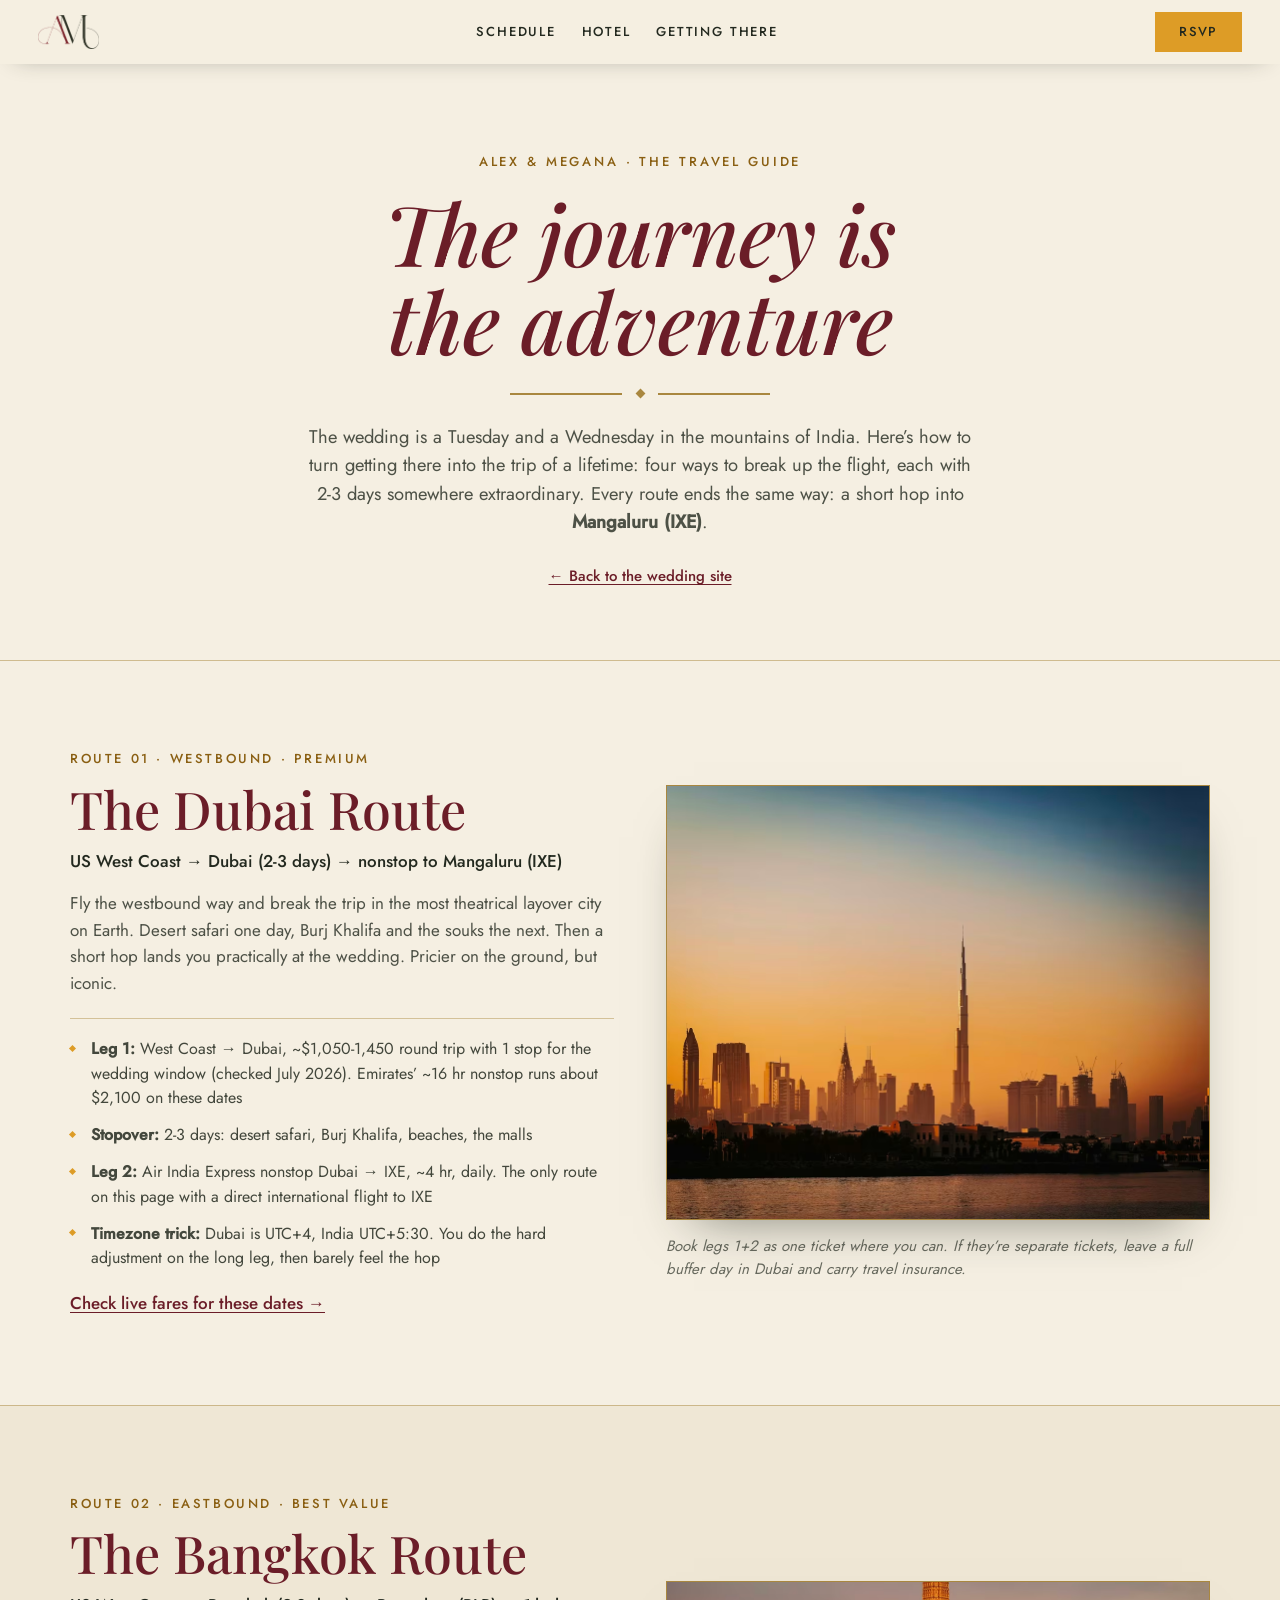
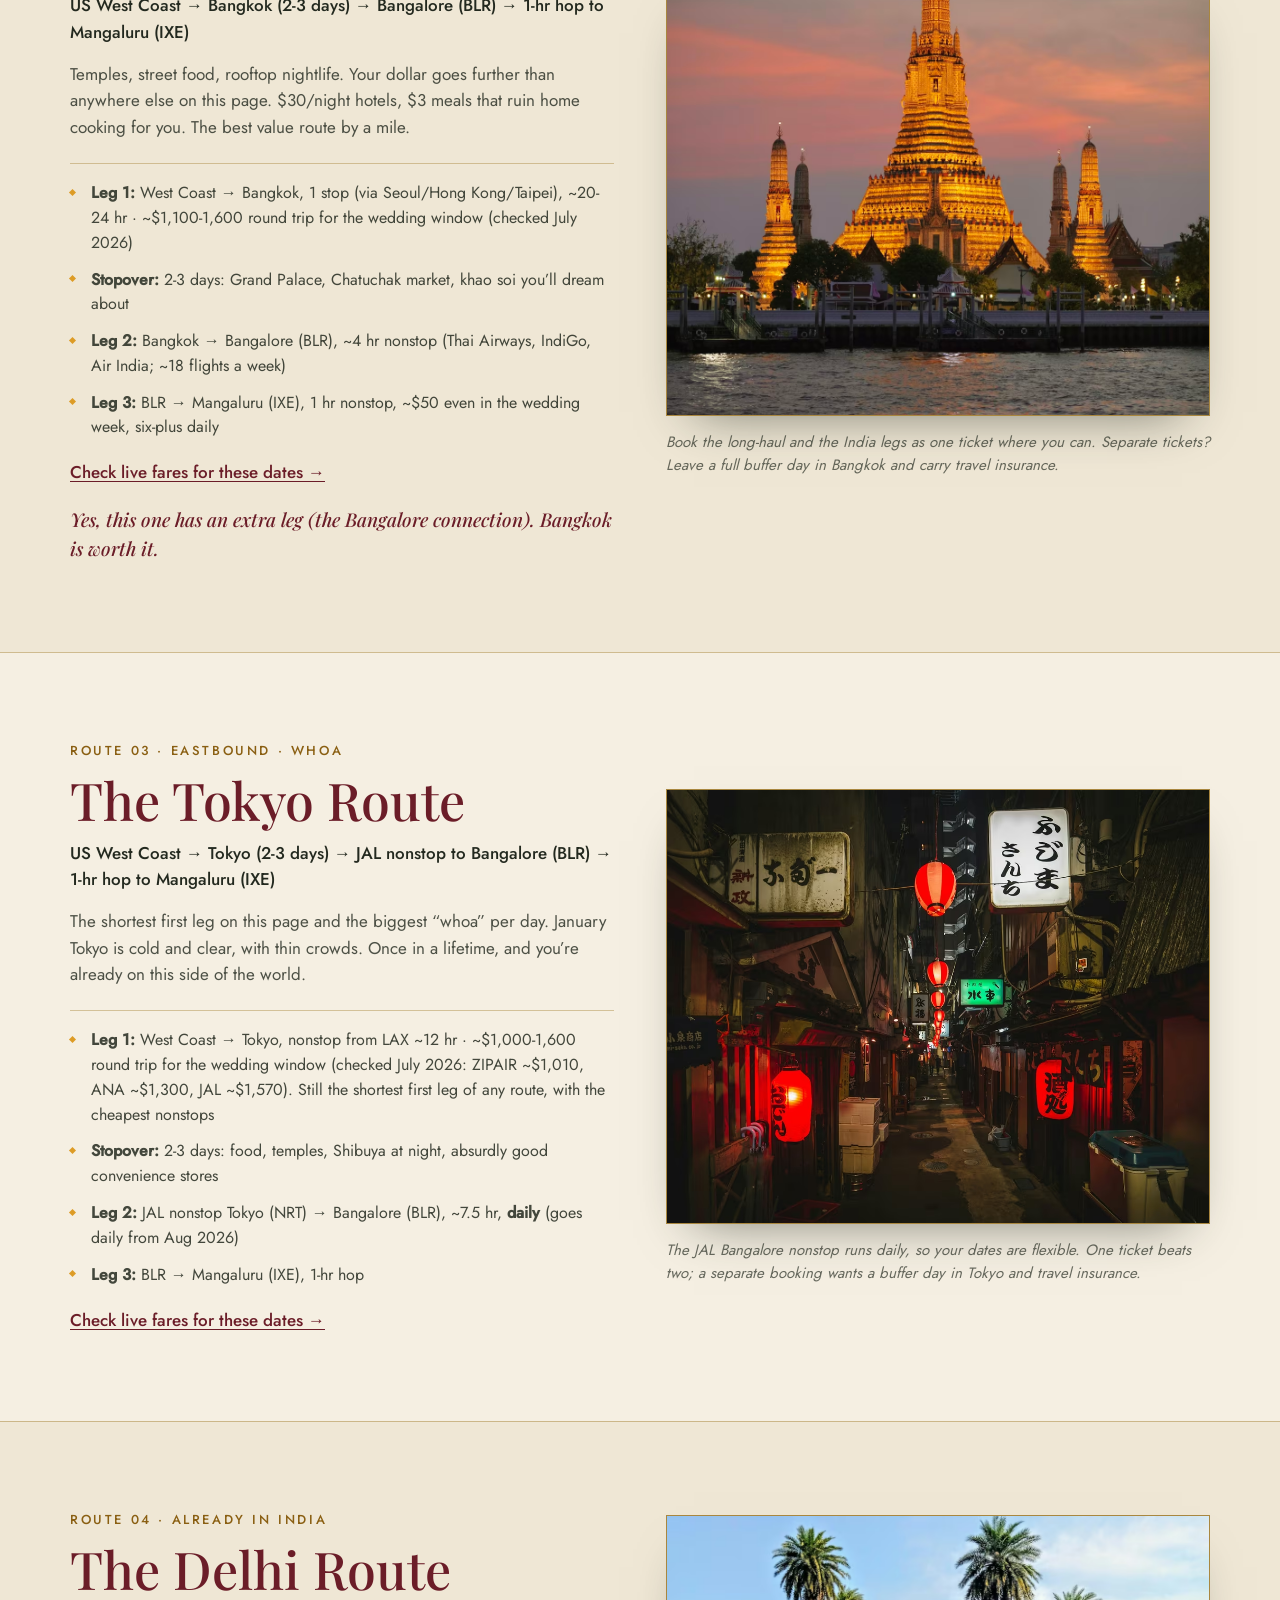
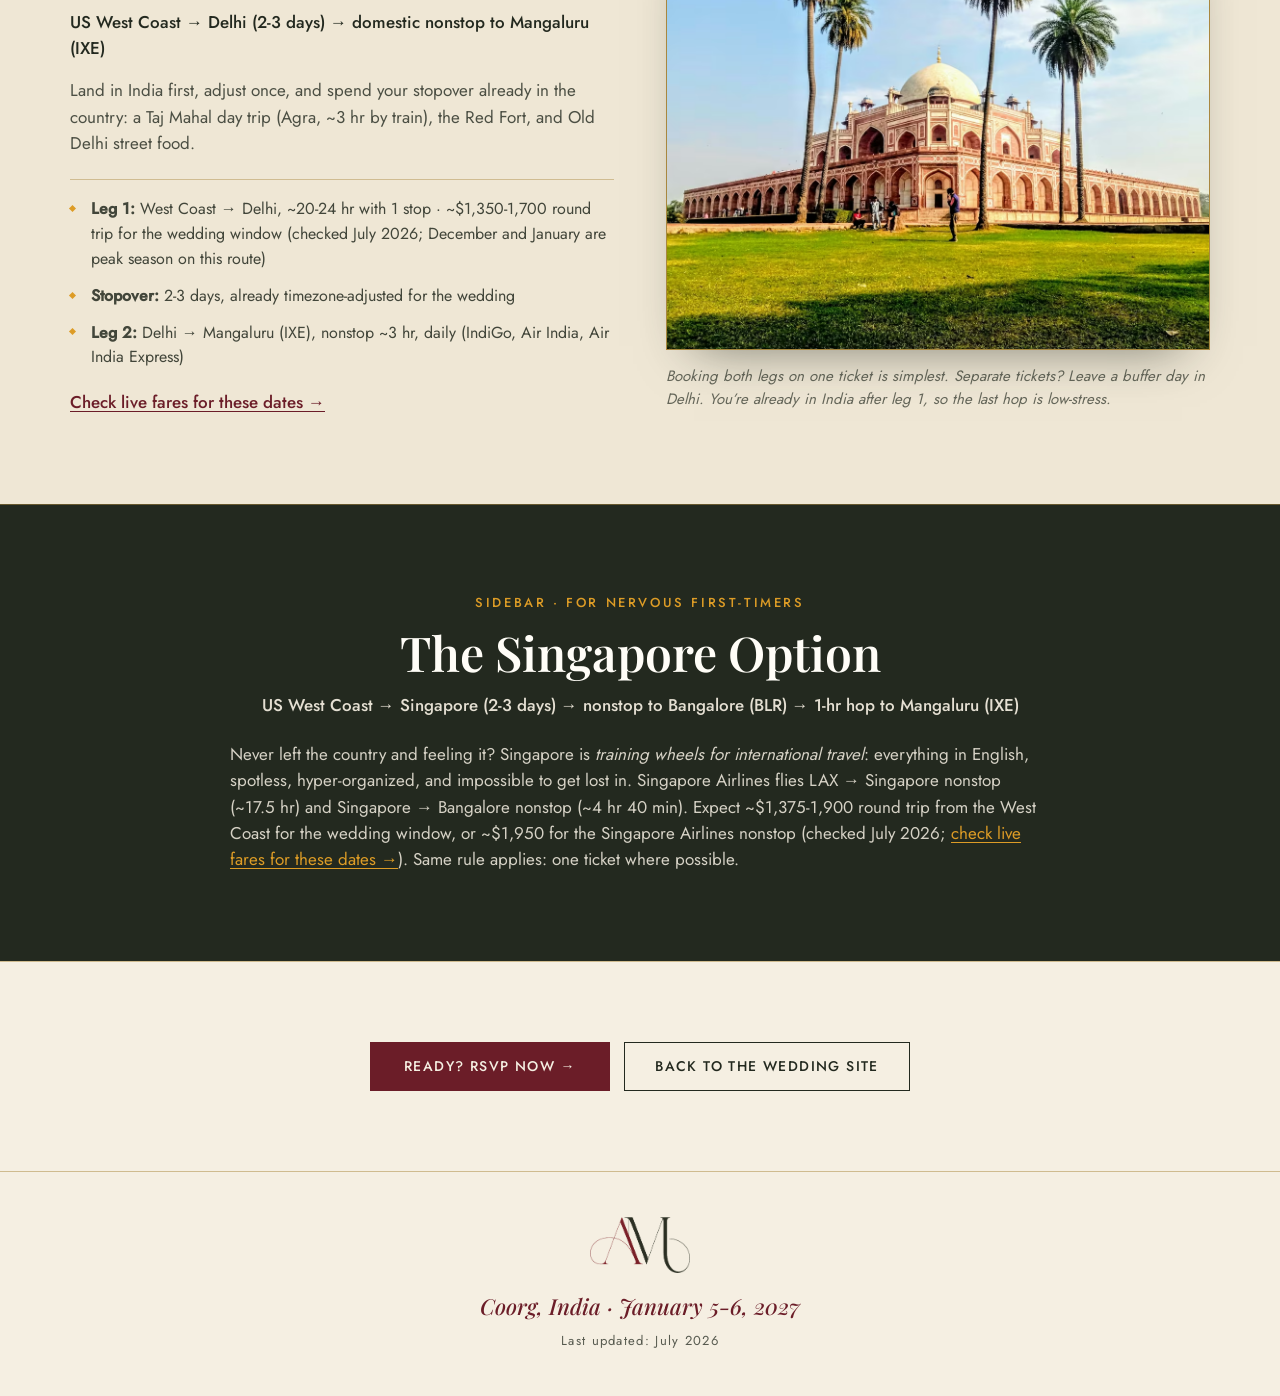
==== commit eeb30c27: "Full redesign per design handoff: Playfair Display (variable, replaces Bodoni per client call), mono" ====
--- a/site/travel.html
+++ b/site/travel.html
@@ -6,14 +6,18 @@
   <title>Travel Guide &middot; Alex &amp; Megana &middot; Coorg, India</title>
   <meta name="description" content="Four ways to turn the trip to Coorg into an adventure: Dubai, Bangkok, Tokyo, or Delhi, all landing at Mangaluru (IXE).">
   <link rel="icon" href="favicon.svg" type="image/svg+xml">
-  <link rel="preload" href="fonts/bodoni-moda-regular.woff2" as="font" type="font/woff2" crossorigin>
+  <link rel="preload" href="fonts/playfair-display-italic.woff2" as="font" type="font/woff2" crossorigin>
+  <link rel="preload" href="fonts/playfair-display.woff2" as="font" type="font/woff2" crossorigin>
   <link rel="preload" href="fonts/jost-regular.woff2" as="font" type="font/woff2" crossorigin>
-  <link rel="stylesheet" href="style.css?v=2">
+  <link rel="stylesheet" href="style.css?v=4">
 </head>
 <body>
 
-  <nav class="nav nav--static" aria-label="Site">
-    <a class="nav__mark" href="index.html">A&amp;M</a>
+  <nav class="nav nav--solid" aria-label="Site">
+    <a class="nav__logo" href="index.html">
+      <img class="logo-ink" src="images/logo.png" alt="A&amp;M, Alex &amp; Megana">
+      <img class="logo-blossom" src="images/logo-blossom.png" alt="" aria-hidden="true">
+    </a>
     <div class="nav__links">
       <a href="index.html#schedule">Schedule</a>
       <a href="index.html#hotel">Hotel</a>
@@ -23,154 +27,152 @@
   </nav>
 
   <header class="page-head">
-    <div class="measure">
-      <p class="caps page-head__kicker">Alex &amp; Megana &middot; The Travel Guide</p>
-      <h1>The journey is the adventure</h1>
-      <p class="section__lede">The wedding is a Tuesday and a Wednesday in the mountains of India.
-         Here&rsquo;s how to turn getting there into the trip of a lifetime: four ways to break up
-         the flight, each with 2-3 days somewhere extraordinary. Every route ends the same way:
-         a short hop into <strong>Mangaluru (IXE)</strong>.</p>
-      <p><a class="btn btn--ghost" href="index.html">&larr; Back to the wedding site</a></p>
-    </div>
+    <p class="kicker">Alex &amp; Megana &middot; The Travel Guide</p>
+    <h1>The journey is<br>the adventure</h1>
     <div class="ornament" aria-hidden="true"><span class="ornament__mark"></span></div>
+    <p class="lede">The wedding is a Tuesday and a Wednesday in the mountains of India.
+       Here&rsquo;s how to turn getting there into the trip of a lifetime: four ways to break up
+       the flight, each with 2-3 days somewhere extraordinary. Every route ends the same way:
+       a short hop into <strong>Mangaluru (IXE)</strong>.</p>
+    <a class="back" href="index.html">&larr; Back to the wedding site</a>
   </header>
 
   <main>
-    <article class="strip strip--laterite" id="route-dubai">
-      <div class="strip__inner">
+    <section class="route" id="route-dubai">
+      <div class="route__grid">
         <div>
-          <p class="strip__label">Route 01 &middot; Westbound &middot; Premium</p>
+          <p class="kicker">Route 01 &middot; Westbound &middot; Premium</p>
           <h2>The Dubai Route</h2>
-          <p class="strip__path">US West Coast &rarr; Dubai (2-3 days) &rarr; nonstop to Mangaluru (IXE)</p>
-          <p>Fly the westbound way and break the trip in the most theatrical layover city on Earth.
+          <p class="route__path">US West Coast &rarr; Dubai (2-3 days) &rarr; nonstop to Mangaluru (IXE)</p>
+          <p class="route__para">Fly the westbound way and break the trip in the most theatrical layover city on Earth.
              Desert safari one day, Burj Khalifa and the souks the next. Then a short hop lands you
              practically at the wedding. Pricier on the ground, but iconic.</p>
-          <ul class="strip__facts-list">
+          <ul class="route__facts">
             <li><strong>Leg 1:</strong> West Coast &rarr; Dubai, ~$1,050-1,450 round trip with 1 stop for the wedding window (checked July 2026). Emirates&rsquo; ~16 hr nonstop runs about $2,100 on these dates</li>
             <li><strong>Stopover:</strong> 2-3 days: desert safari, Burj Khalifa, beaches, the malls</li>
             <li><strong>Leg 2:</strong> Air India Express nonstop Dubai &rarr; IXE, ~4 hr, daily. The only route on this page with a direct international flight to IXE</li>
             <li><strong>Timezone trick:</strong> Dubai is UTC+4, India UTC+5:30. You do the hard adjustment on the long leg, then barely feel the hop</li>
-            <li><a href="https://www.google.com/travel/flights?q=flights%20from%20LAX%20to%20DXB%20on%202026-12-28%20through%202027-01-09" target="_blank" rel="noopener">Check live fares for these dates &rarr;</a></li>
           </ul>
+          <a class="route__fares" href="https://www.google.com/travel/flights?q=flights%20from%20LAX%20to%20DXB%20on%202026-12-28%20through%202027-01-09" target="_blank" rel="noopener">Check live fares for these dates &rarr;</a>
         </div>
         <div>
           <picture>
             <source srcset="images/route-dubai.avif" type="image/avif">
             <source srcset="images/route-dubai.webp" type="image/webp">
-            <img class="strip__img" src="images/route-dubai.jpg" alt="Dubai skyline at dusk" loading="lazy">
+            <img class="route__img" src="images/route-dubai.jpg" alt="Dubai skyline at dusk" loading="lazy">
           </picture>
-          <p class="strip__facts">Book legs 1+2 as one ticket where you can. If they&rsquo;re separate tickets, leave a full buffer <em>day</em> in Dubai and carry travel insurance.</p>
+          <p class="route__note">Book legs 1+2 as one ticket where you can. If they&rsquo;re separate tickets, leave a full buffer day in Dubai and carry travel insurance.</p>
         </div>
       </div>
-    </article>
+    </section>
 
-    <article class="strip strip--marigold" id="route-bangkok">
-      <div class="strip__inner">
+    <section class="route route--alt" id="route-bangkok">
+      <div class="route__grid">
         <div>
-          <p class="strip__label">Route 02 &middot; Eastbound &middot; Best Value</p>
+          <p class="kicker">Route 02 &middot; Eastbound &middot; Best Value</p>
           <h2>The Bangkok Route</h2>
-          <p class="strip__path">US West Coast &rarr; Bangkok (2-3 days) &rarr; Bangalore (BLR) &rarr; 1-hr hop to Mangaluru (IXE)</p>
-          <p>Temples, street food, rooftop nightlife. Your dollar goes further than anywhere else
+          <p class="route__path">US West Coast &rarr; Bangkok (2-3 days) &rarr; Bangalore (BLR) &rarr; 1-hr hop to Mangaluru (IXE)</p>
+          <p class="route__para">Temples, street food, rooftop nightlife. Your dollar goes further than anywhere else
              on this page. $30/night hotels, $3 meals that ruin home cooking for you. The best value route by a mile.</p>
-          <ul class="strip__facts-list">
+          <ul class="route__facts">
             <li><strong>Leg 1:</strong> West Coast &rarr; Bangkok, 1 stop (via Seoul/Hong Kong/Taipei), ~20-24 hr &middot; ~$1,100-1,600 round trip for the wedding window (checked July 2026)</li>
             <li><strong>Stopover:</strong> 2-3 days: Grand Palace, Chatuchak market, khao soi you&rsquo;ll dream about</li>
             <li><strong>Leg 2:</strong> Bangkok &rarr; Bangalore (BLR), ~4 hr nonstop (Thai Airways, IndiGo, Air India; ~18 flights a week)</li>
             <li><strong>Leg 3:</strong> BLR &rarr; Mangaluru (IXE), 1 hr nonstop, ~$50 even in the wedding week, six-plus daily</li>
-            <li><a href="https://www.google.com/travel/flights?q=flights%20from%20LAX%20to%20BKK%20on%202026-12-28%20through%202027-01-09" target="_blank" rel="noopener">Check live fares for these dates &rarr;</a></li>
           </ul>
-          <p class="strip__aside">Yes, this one has an extra leg (the Bangalore connection). Bangkok is worth it.</p>
+          <a class="route__fares" href="https://www.google.com/travel/flights?q=flights%20from%20LAX%20to%20BKK%20on%202026-12-28%20through%202027-01-09" target="_blank" rel="noopener">Check live fares for these dates &rarr;</a>
+          <p class="route__aside">Yes, this one has an extra leg (the Bangalore connection). Bangkok is worth it.</p>
         </div>
         <div>
           <picture>
             <source srcset="images/route-bangkok.avif" type="image/avif">
             <source srcset="images/route-bangkok.webp" type="image/webp">
-            <img class="strip__img" src="images/route-bangkok.jpg" alt="Wat Arun temple, Bangkok" loading="lazy">
+            <img class="route__img" src="images/route-bangkok.jpg" alt="Wat Arun temple, Bangkok" loading="lazy">
           </picture>
-          <p class="strip__facts">Book the long-haul and the India legs as one ticket where you can. Separate tickets? Leave a full buffer <em>day</em> in Bangkok and carry travel insurance.</p>
+          <p class="route__note">Book the long-haul and the India legs as one ticket where you can. Separate tickets? Leave a full buffer day in Bangkok and carry travel insurance.</p>
         </div>
       </div>
-    </article>
+    </section>
 
-    <article class="strip strip--cherry" id="route-tokyo">
-      <div class="strip__inner">
+    <section class="route" id="route-tokyo">
+      <div class="route__grid">
         <div>
-          <p class="strip__label">Route 03 &middot; Eastbound &middot; Whoa</p>
+          <p class="kicker">Route 03 &middot; Eastbound &middot; Whoa</p>
           <h2>The Tokyo Route</h2>
-          <p class="strip__path">US West Coast &rarr; Tokyo (2-3 days) &rarr; JAL nonstop to Bangalore (BLR) &rarr; 1-hr hop to Mangaluru (IXE)</p>
-          <p>The shortest first leg on this page and the biggest &ldquo;whoa&rdquo; per day. January Tokyo is
+          <p class="route__path">US West Coast &rarr; Tokyo (2-3 days) &rarr; JAL nonstop to Bangalore (BLR) &rarr; 1-hr hop to Mangaluru (IXE)</p>
+          <p class="route__para">The shortest first leg on this page and the biggest &ldquo;whoa&rdquo; per day. January Tokyo is
              cold and clear, with thin crowds. Once in a lifetime, and you&rsquo;re already on this side of the world.</p>
-          <ul class="strip__facts-list">
+          <ul class="route__facts">
             <li><strong>Leg 1:</strong> West Coast &rarr; Tokyo, nonstop from LAX ~12 hr &middot; ~$1,000-1,600 round trip for the wedding window (checked July 2026: ZIPAIR ~$1,010, ANA ~$1,300, JAL ~$1,570). Still the shortest first leg of any route, with the cheapest nonstops</li>
             <li><strong>Stopover:</strong> 2-3 days: food, temples, Shibuya at night, absurdly good convenience stores</li>
             <li><strong>Leg 2:</strong> JAL nonstop Tokyo (NRT) &rarr; Bangalore (BLR), ~7.5 hr, <strong>daily</strong> (goes daily from Aug 2026)</li>
             <li><strong>Leg 3:</strong> BLR &rarr; Mangaluru (IXE), 1-hr hop</li>
-            <li><a href="https://www.google.com/travel/flights?q=flights%20from%20LAX%20to%20NRT%20on%202026-12-28%20through%202027-01-09" target="_blank" rel="noopener">Check live fares for these dates &rarr;</a></li>
           </ul>
+          <a class="route__fares" href="https://www.google.com/travel/flights?q=flights%20from%20LAX%20to%20NRT%20on%202026-12-28%20through%202027-01-09" target="_blank" rel="noopener">Check live fares for these dates &rarr;</a>
         </div>
         <div>
           <picture>
             <source srcset="images/route-tokyo.avif" type="image/avif">
             <source srcset="images/route-tokyo.webp" type="image/webp">
-            <img class="strip__img" src="images/route-tokyo.jpg" alt="Lanterns in a Tokyo alley at night" loading="lazy">
+            <img class="route__img" src="images/route-tokyo.jpg" alt="Lanterns in a Tokyo alley at night" loading="lazy">
           </picture>
-          <p class="strip__facts">The JAL Bangalore nonstop runs daily, so your dates are flexible. One ticket beats two; a separate booking wants a buffer <em>day</em> in Tokyo and travel insurance.</p>
+          <p class="route__note">The JAL Bangalore nonstop runs daily, so your dates are flexible. One ticket beats two; a separate booking wants a buffer day in Tokyo and travel insurance.</p>
         </div>
       </div>
-    </article>
+    </section>
 
-    <article class="strip strip--lichen" id="route-delhi">
-      <div class="strip__inner">
+    <section class="route route--alt" id="route-delhi">
+      <div class="route__grid">
         <div>
-          <p class="strip__label">Route 04 &middot; Already in India</p>
+          <p class="kicker">Route 04 &middot; Already in India</p>
           <h2>The Delhi Route</h2>
-          <p class="strip__path">US West Coast &rarr; Delhi (2-3 days) &rarr; domestic nonstop to Mangaluru (IXE)</p>
-          <p>Land in India first, adjust once, and spend your stopover already in the country: a
+          <p class="route__path">US West Coast &rarr; Delhi (2-3 days) &rarr; domestic nonstop to Mangaluru (IXE)</p>
+          <p class="route__para">Land in India first, adjust once, and spend your stopover already in the country: a
              Taj Mahal day trip (Agra, ~3 hr by train), the Red Fort, and Old Delhi street food.</p>
-          <ul class="strip__facts-list">
+          <ul class="route__facts">
             <li><strong>Leg 1:</strong> West Coast &rarr; Delhi, ~20-24 hr with 1 stop &middot; ~$1,350-1,700 round trip for the wedding window (checked July 2026; December and January are peak season on this route)</li>
             <li><strong>Stopover:</strong> 2-3 days, already timezone-adjusted for the wedding</li>
             <li><strong>Leg 2:</strong> Delhi &rarr; Mangaluru (IXE), nonstop ~3 hr, daily (IndiGo, Air India, Air India Express)</li>
-            <li><a href="https://www.google.com/travel/flights?q=flights%20from%20LAX%20to%20DEL%20on%202026-12-28%20through%202027-01-09" target="_blank" rel="noopener">Check live fares for these dates &rarr;</a></li>
           </ul>
+          <a class="route__fares" href="https://www.google.com/travel/flights?q=flights%20from%20LAX%20to%20DEL%20on%202026-12-28%20through%202027-01-09" target="_blank" rel="noopener">Check live fares for these dates &rarr;</a>
         </div>
         <div>
           <picture>
             <source srcset="images/route-delhi.avif" type="image/avif">
             <source srcset="images/route-delhi.webp" type="image/webp">
-            <img class="strip__img" src="images/route-delhi.jpg" alt="Humayun&rsquo;s Tomb, Delhi" loading="lazy">
+            <img class="route__img" src="images/route-delhi.jpg" alt="Humayun&rsquo;s Tomb, Delhi" loading="lazy">
           </picture>
-          <p class="strip__facts">Booking both legs on one ticket is simplest. Separate tickets? Leave a buffer <em>day</em> in Delhi. You&rsquo;re already in India after leg 1, so the last hop is low-stress.</p>
+          <p class="route__note">Booking both legs on one ticket is simplest. Separate tickets? Leave a buffer day in Delhi. You&rsquo;re already in India after leg 1, so the last hop is low-stress.</p>
         </div>
       </div>
-    </article>
+    </section>
 
-    <aside class="strip strip--sidebar" id="route-singapore">
-      <div class="strip__inner">
-        <div>
-          <p class="strip__label">Sidebar &middot; For nervous first-timers</p>
-          <h2>The Singapore Option</h2>
-          <p class="strip__path">US West Coast &rarr; Singapore (2-3 days) &rarr; nonstop to Bangalore (BLR) &rarr; 1-hr hop to Mangaluru (IXE)</p>
-          <p>Never left the country and feeling it? Singapore is <em>training wheels for international travel</em>:
-             everything in English, spotless, hyper-organized, and impossible to get lost in. Singapore Airlines
-             flies LAX &rarr; Singapore nonstop (~17.5 hr) and Singapore &rarr; Bangalore nonstop (~4 hr 40 min).
-             Expect ~$1,375-1,900 round trip from the West Coast for the wedding window, or ~$1,950 for the
-             Singapore Airlines nonstop (checked July 2026;
-             <a href="https://www.google.com/travel/flights?q=flights%20from%20LAX%20to%20SIN%20on%202026-12-28%20through%202027-01-09" target="_blank" rel="noopener">check live fares for these dates &rarr;</a>).
-             Same rule applies: one ticket where possible.</p>
-        </div>
+    <section class="band band--singapore" id="route-singapore">
+      <div class="inner">
+        <p class="kicker kicker--gold">Sidebar &middot; For nervous first-timers</p>
+        <h2>The Singapore Option</h2>
+        <p class="path">US West Coast &rarr; Singapore (2-3 days) &rarr; nonstop to Bangalore (BLR) &rarr; 1-hr hop to Mangaluru (IXE)</p>
+        <p class="body">Never left the country and feeling it? Singapore is <em>training wheels for international travel</em>:
+           everything in English, spotless, hyper-organized, and impossible to get lost in. Singapore Airlines
+           flies LAX &rarr; Singapore nonstop (~17.5 hr) and Singapore &rarr; Bangalore nonstop (~4 hr 40 min).
+           Expect ~$1,375-1,900 round trip from the West Coast for the wedding window, or ~$1,950 for the
+           Singapore Airlines nonstop (checked July 2026;
+           <a href="https://www.google.com/travel/flights?q=flights%20from%20LAX%20to%20SIN%20on%202026-12-28%20through%202027-01-09" target="_blank" rel="noopener">check live fares for these dates &rarr;</a>).
+           Same rule applies: one ticket where possible.</p>
       </div>
-    </aside>
+    </section>
 
-    <section class="section section--tint-lichen">
-      <div class="measure" id="travel-notes">
-        <p style="margin-top:2rem;"><a class="btn btn--cherry" href="index.html#rsvp">Ready? RSVP now &rarr;</a> &nbsp; <a class="btn btn--ghost" href="index.html">Back to the wedding site</a></p>
+    <section class="cta-row">
+      <div class="btn-row">
+        <a class="btn" href="index.html#rsvp">Ready? RSVP now &rarr;</a>
+        <a class="btn btn--outline-ink" href="index.html">Back to the wedding site</a>
       </div>
     </section>
   </main>
 
   <footer class="footer">
-    <p class="footer__mark">A &amp; M &middot; Coorg, India &middot; January 5-6, 2027</p>
+    <img src="images/logo.png" alt="A&amp;M, Alex &amp; Megana">
+    <p class="footer__line">Coorg, India &middot; January 5-6, 2027</p>
     <p class="footer__updated">Last updated: <span>July 2026</span></p>
   </footer>
 
--- a/site/style.css
+++ b/site/style.css
@@ -1,19 +1,20 @@
 /* ================================================================
-   Design system -- Coorg wedding (warm & layered)
-   Blossom canvas throughout, faint spice-tinted section washes,
-   layered paper cards, brass ornaments, decorative rules.
+   Coorg wedding -- redesign per design handoff (July 2026)
+   Playfair Display (client choice over the kit's Bodoni) + Jost.
+   Blossom canvas, dark Peppercorn bands, hairline schedule rows,
+   two-ink monogram nav, one spice accent (Marigold; Laterite retired).
    ================================================================ */
 
-/* ---- Fonts: self-hosted subsets, total < 100KB ---- */
+/* ---- Fonts: self-hosted variable subsets ---- */
 @font-face {
-  font-family: 'Bodoni Moda';
-  src: url('fonts/bodoni-moda-regular.woff2') format('woff2');
-  font-weight: 400 700; font-style: normal; font-display: swap;
+  font-family: 'Playfair Display';
+  src: url('fonts/playfair-display.woff2') format('woff2');
+  font-weight: 400 900; font-style: normal; font-display: swap;
 }
 @font-face {
-  font-family: 'Bodoni Moda';
-  src: url('fonts/bodoni-moda-italic.woff2') format('woff2');
-  font-weight: 400 700; font-style: italic; font-display: swap;
+  font-family: 'Playfair Display';
+  src: url('fonts/playfair-display-italic.woff2') format('woff2');
+  font-weight: 400 900; font-style: italic; font-display: swap;
 }
 @font-face {
   font-family: 'Jost';
@@ -27,25 +28,32 @@
 }
 
 :root {
-  --cherry:     #6B1D28;
-  --blossom:    #F5EFE2;
-  --lichen:     #A7B29C;
-  --laterite:   #B65C38;
-  --marigold:   #DD9C26;
-  --brass:      #A9873F;
-  --peppercorn: #23291F;
-
-  --paper:      #FFFDF7;   /* layered card surface, a hair lighter than Blossom */
-  --ink-soft:   rgba(35, 41, 31, 0.72);
-  --hairline:   rgba(169, 135, 63, 0.45);
-
-  --font-display: 'Bodoni Moda', 'Didot', 'Bodoni MT', serif;
+  --cherry:       #6B1D28;
+  --cherry-hover: #82242F;
+  --blossom:      #F5EFE2;
+  --paper:        #FFFDF7;
+  --peppercorn:   #23291F;
+  --marigold:     #DD9C26;
+  --marigold-hover: #E8AD42;
+  --gold-ink:     #8a5f12;               /* AA marigold for text on light */
+  --brass:        #A9873F;
+  --alt-light:    #EFE7D5;
+
+  --ink-soft:     rgba(35, 41, 31, 0.72);
+  --ink-mid:      rgba(35, 41, 31, 0.85);
+  --cream-soft:   rgba(245, 239, 226, 0.88);
+  --cream-mid:    rgba(245, 239, 226, 0.92);
+  --rule-50:      rgba(169, 135, 63, 0.5);
+  --rule-45:      rgba(169, 135, 63, 0.45);
+  --rule-35:      rgba(169, 135, 63, 0.35);
+
+  --font-display: 'Playfair Display', Georgia, serif;
   --font-text: 'Jost', 'Futura', 'Century Gothic', sans-serif;
-  --size-body: 17px;
-
-  --measure: 800px;
-  --nav-h: 60px;
-  --space: clamp(1rem, 2.5vw, 2rem);
+
+  --pad-x: clamp(1.5rem, 4vw, 3rem);
+  --pad-y: clamp(4rem, 9vw, 7rem);
+  --pad-y-band: clamp(3.5rem, 7vw, 5.5rem);
+  --nav-h: 64px;
 }
 
 *, *::before, *::after { box-sizing: border-box; }
@@ -56,243 +64,257 @@
   color: var(--peppercorn);
   font-family: var(--font-text);
   font-weight: 400;
-  font-size: var(--size-body);
-  line-height: 1.5;
-}
-
-h1, h2, h3 { font-family: var(--font-display); font-weight: 400; color: var(--cherry); line-height: 1.15; }
-h1 { font-size: clamp(34px, 6vw, 56px); }
-h2 { font-size: clamp(28px, 4.5vw, 42px); }
-h3 { font-size: clamp(22px, 3vw, 28px); }
-.italic-note { font-family: var(--font-display); font-style: italic; font-size: max(24px, 1.35em); color: var(--cherry); }
-
-.caps { font-family: var(--font-text); font-weight: 500; letter-spacing: 0.16em; text-transform: uppercase; font-size: 13px; }
+  font-size: 17px;
+  line-height: 1.55;
+  -webkit-font-smoothing: antialiased;
+}
 a { color: var(--cherry); text-underline-offset: 3px; }
-
-.measure { max-width: var(--measure); margin-inline: auto; padding-inline: var(--space); }
-.center { text-align: center; }
-.section { padding-block: clamp(3rem, 8vw, 6rem); }
-[id] { scroll-margin-top: calc(var(--nav-h) + 12px); }
-.section__lede { font-size: 1.1em; }
-
-/* ---- Section washes: faint spice tints over Blossom (fallback = Blossom),
-       each with a whisper-quiet block-print texture in its own hue (7-10% opacity,
-       so text contrast is untouched). Lichen + Marigold = petal-dot clusters,
-       Cherry = ornament diamonds. ---- */
-.section--tint-lichen {
-  background-color: var(--blossom);
-  background-color: color-mix(in srgb, var(--lichen) 16%, var(--blossom));
-  background-image: url("data:image/svg+xml,%3Csvg xmlns='http://www.w3.org/2000/svg' width='96' height='96' viewBox='0 0 96 96'%3E%3Cg fill='%235d6852' opacity='0.1'%3E%3Ccircle cx='24' cy='20' r='2'/%3E%3Ccircle cx='20' cy='24' r='2'/%3E%3Ccircle cx='28' cy='24' r='2'/%3E%3Ccircle cx='24' cy='28' r='2'/%3E%3Ccircle cx='72' cy='68' r='2'/%3E%3Ccircle cx='68' cy='72' r='2'/%3E%3Ccircle cx='76' cy='72' r='2'/%3E%3Ccircle cx='72' cy='76' r='2'/%3E%3C/g%3E%3C/svg%3E");
-  background-size: 96px 96px;
-}
-.section--tint-cherry {
-  background-color: var(--blossom);
-  background-color: color-mix(in srgb, var(--cherry) 7%, var(--blossom));
-  background-image: url("data:image/svg+xml,%3Csvg xmlns='http://www.w3.org/2000/svg' width='84' height='84' viewBox='0 0 84 84'%3E%3Cg fill='%236B1D28' opacity='0.07'%3E%3Crect x='18' y='18' width='6' height='6' transform='rotate(45 21 21)'/%3E%3Crect x='60' y='60' width='6' height='6' transform='rotate(45 63 63)'/%3E%3C/g%3E%3C/svg%3E");
-  background-size: 84px 84px;
-}
-.section--tint-marigold {
-  background-color: var(--blossom);
-  background-color: color-mix(in srgb, var(--marigold) 13%, var(--blossom));
-  background-image: url("data:image/svg+xml,%3Csvg xmlns='http://www.w3.org/2000/svg' width='96' height='96' viewBox='0 0 96 96'%3E%3Cg fill='%238a5f12' opacity='0.09'%3E%3Ccircle cx='24' cy='20' r='2'/%3E%3Ccircle cx='20' cy='24' r='2'/%3E%3Ccircle cx='28' cy='24' r='2'/%3E%3Ccircle cx='24' cy='28' r='2'/%3E%3Ccircle cx='72' cy='68' r='2'/%3E%3Ccircle cx='68' cy='72' r='2'/%3E%3Ccircle cx='76' cy='72' r='2'/%3E%3Ccircle cx='72' cy='76' r='2'/%3E%3C/g%3E%3C/svg%3E");
-  background-size: 96px 96px;
-}
-
-/* ---- Subtle botanical paper texture (hotel section) ---- */
-.section--texture {
-  background-color: var(--blossom);
-  background-image: url("data:image/svg+xml,%3Csvg xmlns='http://www.w3.org/2000/svg' width='160' height='160' viewBox='0 0 160 160'%3E%3Cg fill='none' stroke='%23A9873F' stroke-width='1.2' opacity='0.13'%3E%3Cpath d='M32 132 C42 102 58 96 62 70'/%3E%3Cpath d='M48 106 q-14 -4 -20 -16'/%3E%3Cpath d='M54 90 q14 -2 20 -14'/%3E%3Cpath d='M124 44 C134 74 118 84 112 108'/%3E%3Cpath d='M118 66 q14 -3 20 -15'/%3E%3Cpath d='M116 86 q-14 -3 -20 -15'/%3E%3C/g%3E%3C/svg%3E");
-  background-size: 230px 230px;
-}
-
-/* ---- Section header: centered kicker + Bodoni title + brass ornament ---- */
-.section-head { text-align: center; padding-inline: var(--space); margin-bottom: clamp(1.5rem, 4vw, 2.5rem); }
-.section-head .caps { color: var(--laterite); display: block; margin-bottom: 0.6rem; }
-.section-head h2 { margin: 0; }
-
+a:hover { color: #8E2735; }
+::selection { background: rgba(221, 156, 38, 0.35); }
+img { max-width: 100%; }
+[id] { scroll-margin-top: 72px; }
+
+/* ---- Kickers & ornament ---- */
+.kicker { margin: 0 0 0.8rem; color: var(--gold-ink); font-weight: 500;
+          letter-spacing: 0.2em; text-transform: uppercase; font-size: 13px; }
+.kicker--gold { color: var(--marigold); }
 .ornament { display: flex; align-items: center; justify-content: center; gap: 0.9rem;
-            max-width: 240px; margin: 0.9rem auto 0; color: var(--brass); }
-.ornament::before, .ornament::after { content: ""; height: 1px; background: currentColor; flex: 1; opacity: 0.75; }
+            max-width: 240px; margin: 1.2rem auto 0; color: var(--brass); }
+.ornament::before, .ornament::after { content: ""; height: 2px; background: currentColor; flex: 1; }
 .ornament__mark { width: 7px; height: 7px; background: currentColor; transform: rotate(45deg); flex: none; }
 
-/* ---- Layered paper card ---- */
-.card {
-  background: var(--paper);
-  border: 1px solid var(--hairline);
-  border-radius: 6px;
-  padding: clamp(1.4rem, 4vw, 2.4rem);
-  box-shadow: 0 12px 34px -22px rgba(35, 41, 31, 0.45);
-}
-.card--form { max-width: 640px; margin-inline: auto; }
-
-/* ---- Sticky nav ---- */
+/* ---- Buttons (square corners) ---- */
+.btn { display: inline-block; padding: 14px 34px; background: var(--cherry); color: var(--blossom);
+       text-decoration: none; border: none; font-family: var(--font-text); font-weight: 500;
+       letter-spacing: 0.1em; text-transform: uppercase; font-size: 14px; cursor: pointer;
+       transition: background 150ms ease; }
+.btn:hover { background: var(--cherry-hover); color: var(--blossom); }
+.btn--outline-light { background: transparent; border: 1px solid rgba(245, 239, 226, 0.85);
+                      color: var(--blossom); padding: 13px 30px; }
+.btn--outline-light:hover { background: rgba(245, 239, 226, 0.14); color: var(--blossom); }
+.btn--outline-ink { background: transparent; border: 1px solid var(--peppercorn);
+                    color: var(--peppercorn); padding: 13px 30px; }
+.btn--outline-ink:hover { background: rgba(35, 41, 31, 0.06); color: var(--peppercorn); }
+.btn--block { display: block; width: 100%; text-align: center; padding: 15px 26px; font-size: 16px; }
+.btn:disabled { opacity: 0.6; cursor: wait; }
+
+/* ---- Nav: fixed; transparent over hero, solid after scroll (or .nav--solid always) ---- */
 .nav {
-  position: fixed; inset: 0 0 auto 0; z-index: 100; height: var(--nav-h);
-  display: flex; align-items: center; gap: 1.25rem; padding-inline: var(--space);
-  background: var(--peppercorn);
-  transform: translateY(-100%); transition: transform 200ms ease;
-}
-.nav--visible { transform: translateY(0); }
-.nav--static { transform: translateY(0); }           /* travel.html: always shown */
-.nav__mark { font-family: var(--font-display); font-size: 22px; color: var(--blossom); text-decoration: none; }
-.nav__links { display: flex; gap: 1.25rem; margin-inline: auto; }
-.nav__links a { color: var(--blossom); text-decoration: none; font-weight: 500; letter-spacing: 0.1em; text-transform: uppercase; font-size: 14px; }
-.nav__rsvp {
-  margin-left: auto;
-  background: var(--marigold); color: var(--peppercorn);
-  font-weight: 500; text-decoration: none; padding: 10px 22px; border-radius: 3px;
-  letter-spacing: 0.08em; text-transform: uppercase; font-size: 14px;
-}
+  position: fixed; top: 0; left: 0; right: 0; z-index: 100;
+  display: flex; align-items: center; gap: 1.5rem; height: var(--nav-h);
+  padding: 0 clamp(1rem, 3vw, 2.5rem);
+  background: transparent; box-shadow: none;
+  transition: background 250ms ease, box-shadow 250ms ease;
+}
+.nav__logo { display: flex; align-items: center; text-decoration: none; position: relative; }
+.nav__logo img { height: 34px; width: auto; display: block; transition: opacity 250ms ease; }
+.nav__logo .logo-ink { opacity: 0; }
+.nav__logo .logo-blossom { position: absolute; left: 0; top: 50%; transform: translateY(-50%); opacity: 1; }
+.nav__links { display: flex; gap: 1.6rem; margin-inline: auto; }
+.nav__links a { color: var(--blossom); text-decoration: none; font-weight: 500;
+                letter-spacing: 0.14em; text-transform: uppercase; font-size: 13px;
+                transition: color 250ms ease; }
+.nav__links a:hover { color: var(--marigold); }
+.nav__rsvp { background: var(--marigold); color: var(--peppercorn); font-weight: 500;
+             text-decoration: none; padding: 10px 24px; letter-spacing: 0.1em;
+             text-transform: uppercase; font-size: 13px; margin-left: auto; }
+.nav__rsvp:hover { background: var(--marigold-hover); color: var(--peppercorn); }
 .nav__links + .nav__rsvp { margin-left: 0; }
+.nav--scrolled, .nav--solid {
+  background: rgba(245, 239, 226, 0.97);
+  box-shadow: 0 8px 24px -16px rgba(35, 41, 31, 0.45);
+}
+.nav--scrolled .nav__links a, .nav--solid .nav__links a { color: var(--peppercorn); }
+.nav--scrolled .nav__links a:hover, .nav--solid .nav__links a:hover { color: var(--marigold); }
+.nav--scrolled .logo-ink, .nav--solid .logo-ink { opacity: 1; }
+.nav--scrolled .logo-blossom, .nav--solid .logo-blossom { opacity: 0; }
 @media (max-width: 640px) {
   .nav__links { display: none; }
-  .nav__rsvp { margin-left: auto; }
-}
-
-/* ---- Hero: centered, responsive, scrim over the photo ---- */
+}
+
+/* ---- Hero ---- */
 .hero { position: relative; min-height: 100svh; display: grid; place-items: center;
-        padding: calc(var(--nav-h) + 1rem) 1rem 2rem; overflow: hidden; }
+        overflow: hidden; padding: 6rem 1.5rem 4rem; }
 .hero__img { position: absolute; inset: 0; width: 100%; height: 100%; object-fit: cover; }
-.hero__scrim { position: absolute; inset: 0; background: linear-gradient(to bottom, rgba(35,41,31,0.18), rgba(35,41,31,0.34)); }
-.hero__content {
-  position: relative; text-align: center; width: min(680px, 100%);
-  background: var(--blossom); border: 1px solid var(--hairline); border-radius: 8px;
-  padding: clamp(1.6rem, 4vw, 3rem);
-  box-shadow: 0 24px 60px -28px rgba(0, 0, 0, 0.55);
-}
-.hero__names { letter-spacing: 0.22em; font-weight: 500; margin: 0; color: var(--laterite); }
-.hero__title { margin: 0.4em 0; }
-.hero__date, .hero__venue { letter-spacing: 0.14em; font-size: 15px; margin: 0.35em 0; }
-.hero__personas { display: flex; gap: 0.75rem; justify-content: center; flex-wrap: wrap; margin-top: 1.4rem; }
-
-/* ---- Buttons ---- */
-.btn { display: inline-block; padding: 12px 26px; border-radius: 3px; text-decoration: none;
-       font-weight: 500; letter-spacing: 0.06em; border: 1px solid transparent; cursor: pointer;
-       font-family: var(--font-text); font-size: 16px; }
-.btn--cherry { background: var(--cherry); color: var(--blossom); }
-.btn--ghost  { background: transparent; color: var(--peppercorn); border-color: var(--peppercorn); }
-.btn--marigold { background: var(--marigold); color: var(--peppercorn); }
-.btn--block { display: block; width: 100%; text-align: center; }
-.btn:disabled { opacity: 0.6; cursor: wait; }
-
-/* ---- Visa callout accent ---- */
-.callout__title { color: var(--cherry); }
-
-/* ---- Hotel "do not book" block ---- */
-.callout--stop { border: 2px solid var(--cherry); border-radius: 4px; padding: 1.25rem 1.5rem; margin-block: 1.5rem;
-                 background: color-mix(in srgb, var(--cherry) 4%, var(--paper)); }
-.callout--stop h3 { margin-top: 0; }
-
-/* ---- Schedule: clickable timeline of ceremony cards ---- */
-.timeline { display: grid; gap: 1rem; margin-top: 1.5rem; }
-/* Day headers: caps kicker over a brass hairline; top margin groups each day's events (proximity) */
-.day-head { margin: clamp(2rem, 5vw, 3rem) 0 0.25rem; padding-top: 1rem;
-            border-top: 1px solid var(--hairline); color: var(--laterite); }
-.day-head:first-child { margin-top: 0.5rem; padding-top: 0; border-top: 0; }
-.event {
-  display: grid; grid-template-columns: minmax(120px, auto) 1fr auto; align-items: center; gap: 0.5rem 1.25rem;
-  width: 100%; text-align: left; font: inherit; color: var(--peppercorn); cursor: pointer;
-  background: var(--paper); border: 1px solid var(--hairline); border-radius: 6px;
-  padding: 1.1rem 1.3rem; box-shadow: 0 10px 26px -20px rgba(35, 41, 31, 0.45);
-  transition: transform 150ms ease, box-shadow 150ms ease;
-}
-.event:hover { transform: translateY(-2px); box-shadow: 0 16px 32px -20px rgba(35, 41, 31, 0.55); }
+.hero__scrim { position: absolute; inset: 0;
+  background: linear-gradient(to bottom, rgba(24,30,22,0.42) 0%, rgba(24,30,22,0.12) 35%, rgba(24,30,22,0.18) 60%, rgba(24,30,22,0.62) 100%); }
+.hero__content { position: relative; text-align: center; max-width: 900px; color: var(--blossom);
+                 text-shadow: 0 1px 18px rgba(24, 30, 22, 0.45); }
+.hero__names { margin: 0 0 1.2rem; font-weight: 500; letter-spacing: 0.34em;
+               text-transform: uppercase; font-size: clamp(13px, 1.4vw, 16px); }
+.hero .ornament { max-width: 260px; margin: 0 auto 1.6rem; color: var(--marigold); }
+.hero .ornament::before, .hero .ornament::after { height: 1px; opacity: 0.85; }
+.hero__title { margin: 0; font-family: var(--font-display); font-weight: 500; font-style: italic;
+               font-size: clamp(46px, 8vw, 96px); line-height: 1.05; color: var(--paper); }
+.hero__date { margin: 1.8rem 0 0.4rem; letter-spacing: 0.22em; text-transform: uppercase;
+              font-size: clamp(14px, 1.5vw, 17px); font-weight: 500; }
+.hero__venue { margin: 0; letter-spacing: 0.14em; text-transform: uppercase; font-size: 13px; opacity: 0.92; }
+.hero__actions { display: flex; gap: 0.9rem; justify-content: center; flex-wrap: wrap; margin-top: 2.4rem; }
+
+/* ---- Section heads (light sections) ---- */
+.section-head { text-align: center; margin-bottom: clamp(2rem, 5vw, 3.5rem); }
+.section-head h2 { margin: 0; font-family: var(--font-display); font-weight: 500;
+                   font-size: clamp(38px, 5vw, 58px); line-height: 1.1; color: var(--cherry); }
+.section-head .lede { max-width: 560px; margin: 1.4rem auto 0; font-size: 1.08em; color: rgba(35,41,31,0.78); }
+
+/* ---- Dark bands ---- */
+.band { background: var(--peppercorn); color: var(--blossom);
+        padding: var(--pad-y-band) var(--pad-x); scroll-margin-top: 72px; }
+.band h2 { margin: 0; font-family: var(--font-display); font-weight: 600;
+           font-size: clamp(32px, 3.6vw, 44px); line-height: 1.12; color: var(--paper); }
+.band a { color: var(--marigold); }
+.band a:hover { color: var(--marigold-hover); }
+
+/* Visa band */
+.visa-grid { max-width: 1100px; margin: 0 auto; display: grid;
+             grid-template-columns: repeat(auto-fit, minmax(300px, 1fr));
+             gap: clamp(2rem, 4vw, 4rem); align-items: start; }
+.visa-grid .intro { margin: 1.4rem 0 0; font-size: 1.06em; color: var(--cream-soft); }
+
+/* ---- Diamond-bullet lists ---- */
+.dlist { list-style: none; margin: 0; padding: 0; display: grid; gap: 1.15rem; }
+.dlist li { position: relative; padding-left: 1.4rem; }
+.dlist li::before { content: ""; position: absolute; left: 0; top: 0.55em;
+                    width: 6px; height: 6px; background: var(--marigold); transform: rotate(45deg); }
+.dlist--dark li { color: var(--cream-soft); }
+.dlist--dark li strong { color: var(--paper); }
+.dlist--tight { gap: 0.7rem; }
+.dlist--tight li { padding-left: 1.3rem; font-size: 16px; color: var(--ink-mid); }
+.dlist--tight li::before { width: 5px; height: 5px; }
+
+/* ---- Sections (light) ---- */
+.section { padding: var(--pad-y) var(--pad-x); scroll-margin-top: 72px; }
+
+/* ---- Schedule: two-day columns of hairline rows ---- */
+.days { max-width: 1060px; margin: 0 auto; display: grid;
+        grid-template-columns: repeat(auto-fit, minmax(320px, 1fr));
+        gap: clamp(2.5rem, 5vw, 4.5rem); }
+.day h3 { margin: 0; padding-bottom: 0.9rem; border-bottom: 1px solid var(--rule-50);
+          font-family: var(--font-display); font-weight: 500;
+          font-size: clamp(24px, 2.4vw, 29px); color: var(--peppercorn); }
+.day h3 em { font-style: italic; color: var(--gold-ink); }
+.event { display: block; width: 100%; text-align: left; background: none; border: none;
+         border-bottom: 1px solid var(--rule-35); padding: 1.35rem 0.4rem; font: inherit;
+         color: var(--peppercorn); cursor: pointer; transition: background 150ms ease; }
+.event:hover { background: rgba(107, 29, 40, 0.045); }
 .event:focus-visible { outline: 2px solid var(--cherry); outline-offset: 2px; }
-.event__label { justify-self: start; align-self: center; font-family: var(--font-text);
-                font-weight: 500; letter-spacing: 0.1em; text-transform: uppercase; font-size: 13px;
-                padding: 5px 11px; border: 1px solid currentColor; border-radius: 2px; white-space: nowrap; }
-.event__label--lichen   { color: #5d6852; }
-.event__label--marigold { color: #8a5f12; }
-.event__label--laterite { color: var(--laterite); }
-.event__label--cherry   { color: var(--cherry); }
-.event__body { display: grid; gap: 0.15rem; }
-.event__day { font-weight: 500; }
-.event__teaser { color: var(--ink-soft); font-size: 0.96em; }
-.event__more { color: var(--cherry); font-weight: 500; font-size: 0.9em; white-space: nowrap; }
-@media (max-width: 560px) {
-  .event { grid-template-columns: 1fr auto; }
-  .event__label { grid-column: 1 / -1; }
-}
-
-/* ---- Ceremony modal ---- */
-.modal { position: fixed; inset: 0; z-index: 200; display: grid; place-items: center; padding: 1.25rem; }
-.modal[hidden] { display: none; }
-.modal__backdrop { position: absolute; inset: 0; background: rgba(35, 41, 31, 0.55); }
-.modal__panel {
-  position: relative; background: var(--blossom); border: 1px solid var(--brass); border-radius: 8px;
-  max-width: 520px; width: 100%; max-height: 85vh; overflow: auto;
-  padding: clamp(1.6rem, 4vw, 2.5rem); box-shadow: 0 30px 70px -20px rgba(0, 0, 0, 0.55);
-}
-.modal__close { position: absolute; top: 0.4rem; right: 0.7rem; background: none; border: none;
-                font-size: 32px; line-height: 1; color: var(--peppercorn); cursor: pointer; padding: 4px 10px; }
-.modal__eyebrow { color: var(--laterite); margin: 0 0 0.3rem; }
-.modal__title { margin: 0 0 0.9rem; }
-.modal__body p { margin: 0 0 0.8rem; }
-.modal__body p:last-child { margin-bottom: 0; }
-
-/* ---- Travel guide strips (used by travel.html) ---- */
-.page-head { padding: calc(var(--nav-h) + 2.5rem) 0 2rem; text-align: center; }
-.page-head__kicker { color: var(--laterite); }
-.page-head .section__lede { text-align: left; }
-
-.strip { border-top: 4px solid; background: var(--blossom); padding: clamp(2rem, 5vw, 4rem) 0; }
-.strip:nth-of-type(even) { background: color-mix(in srgb, var(--lichen) 8%, var(--blossom)); }
-.strip--laterite { border-color: var(--laterite); }
-.strip--marigold { border-color: var(--marigold); }
-.strip--cherry   { border-color: var(--cherry); }
-.strip--lichen   { border-color: var(--lichen); }
-.strip--sidebar  { border-color: var(--brass); border-top-width: 1px; }
-.strip__inner { max-width: 1100px; margin-inline: auto; padding-inline: var(--space);
-                display: grid; gap: 1.5rem; grid-template-columns: 1fr; }
-@media (min-width: 900px) { .strip__inner { grid-template-columns: 5fr 4fr; align-items: center; } }
-.strip__label { font-weight: 500; letter-spacing: 0.16em; text-transform: uppercase; font-size: 14px; }
-.strip--laterite .strip__label { color: var(--laterite); }
-.strip--marigold .strip__label { color: #8a5f12; }
-.strip--cherry   .strip__label { color: var(--cherry); }
-.strip--lichen   .strip__label { color: #5d6852; }
-.strip__path { font-weight: 500; }
-.strip__aside { font-style: italic; color: #5d6852; }
-.strip__facts-list { padding-left: 1.1rem; }
-.strip__img { width: 100%; height: auto; border: 1px solid var(--brass); border-radius: 4px;
-              box-shadow: 0 14px 34px -22px rgba(35, 41, 31, 0.5); }
-.strip__facts { border-top: 1px solid var(--hairline); padding-top: 0.75rem; font-size: 16px; }
-
-/* ---- RSVP form + states ---- */
-.rsvp__deadline { font-size: 1.05em; margin-bottom: 1.5rem; }
-.form-grid { display: grid; gap: 1.1rem; }
-.field label { display: block; font-weight: 500; margin-bottom: 4px; }
-.field legend { font-weight: 500; margin-bottom: 6px; }
-.radio { display: inline-flex; align-items: center; gap: 0.4rem; margin-right: 1.5rem; font-weight: 400; }
+.event__top { display: flex; align-items: baseline; justify-content: space-between; gap: 1rem; }
+.event__name { font-family: var(--font-display); font-weight: 500;
+               font-size: clamp(24px, 2.4vw, 28px); line-height: 1.15; }
+.event__time { font-weight: 500; letter-spacing: 0.14em; text-transform: uppercase;
+               font-size: 12px; color: var(--gold-ink); white-space: nowrap; }
+.event__teaser { display: block; margin-top: 0.35rem; color: var(--ink-soft); font-size: 16px; }
+.event__more { display: block; margin-top: 0.5rem; color: var(--cherry); font-weight: 500; font-size: 14px; }
+
+/* ---- Hotel band (photo wash) ---- */
+.band--hotel {
+  background-color: var(--peppercorn);
+  background-image: url('images/band-dark.jpg');
+  background-image: image-set(url('images/band-dark.avif') type('image/avif'),
+                              url('images/band-dark.webp') type('image/webp'),
+                              url('images/band-dark.jpg') type('image/jpeg'));
+  background-position: center; background-size: cover; background-repeat: no-repeat;
+  padding: var(--pad-y) var(--pad-x);
+}
+.band--hotel h2 { font-size: clamp(36px, 4.4vw, 54px); line-height: 1.1; }
+.hotel-grid { max-width: 1040px; margin: 0 auto; display: grid;
+              grid-template-columns: repeat(auto-fit, minmax(320px, 1fr));
+              gap: clamp(2rem, 4vw, 3.5rem); align-items: center; }
+.hotel-grid .about { margin: 1.5rem 0 0; color: rgba(245,239,226,0.9); font-size: 1.05em; }
+.panel-stop { background: var(--paper); color: var(--peppercorn); border-top: 3px solid var(--cherry);
+              padding: clamp(1.5rem, 3vw, 2.2rem); box-shadow: 0 30px 60px -30px rgba(0, 0, 0, 0.6); }
+.panel-stop h3 { margin: 0 0 0.9rem; font-family: var(--font-display); font-weight: 500;
+                 font-size: clamp(24px, 2.4vw, 29px); color: var(--cherry); }
+.panel-stop p { margin: 0 0 1rem; }
+.panel-stop p:last-child { margin-bottom: 0; }
+.panel-stop a { color: var(--cherry); }
+.panel-stop a:hover { color: #8E2735; }
+
+/* ---- Getting there ---- */
+.gt-measure { max-width: 860px; margin: 0 auto; }
+.gt-measure > h3 { margin: 0 0 1rem; font-family: var(--font-display); font-weight: 500;
+                   font-size: clamp(26px, 3vw, 34px); color: var(--peppercorn); text-align: center; }
+.gt-measure > h3 em { font-style: italic; color: var(--cherry); }
+.hubs { display: grid; grid-template-columns: repeat(auto-fit, minmax(220px, 1fr));
+        gap: 1.5rem; margin-bottom: 2rem; }
+.hub { border-top: 1px solid var(--rule-50); padding-top: 1rem; }
+.hub__code { font-family: var(--font-display); font-weight: 500; font-size: 34px;
+             color: var(--cherry); line-height: 1; }
+.hub__name { font-weight: 500; margin: 0.4rem 0 0.25rem; }
+.hub__desc { font-size: 15px; color: var(--ink-soft); }
+.info-grid { display: grid; grid-template-columns: repeat(auto-fit, minmax(300px, 1fr));
+             gap: 2.2rem 3rem; }
+.igroup { border-top: 1px solid var(--rule-50); padding-top: 1.1rem; }
+.igroup h3 { margin: 0 0 0.7rem; font-family: var(--font-display); font-weight: 500;
+             font-size: 24px; color: var(--cherry); }
+
+/* ---- Travel teaser ---- */
+.teaser { background: linear-gradient(rgba(35,41,31,0.02), rgba(35,41,31,0.02)), var(--alt-light);
+          padding: clamp(4rem, 9vw, 6.5rem) var(--pad-x); text-align: center; }
+.teaser h2 { margin: 0; font-family: var(--font-display); font-weight: 500; font-style: italic;
+             font-size: clamp(38px, 5vw, 58px); line-height: 1.1; color: var(--cherry); }
+.teaser .lede { max-width: 600px; margin: 1.4rem auto 2.2rem; font-size: 1.08em; color: rgba(35,41,31,0.78); }
+.teaser-photos { max-width: 960px; margin: 0 auto 2.4rem; display: grid;
+                 grid-template-columns: repeat(auto-fit, minmax(150px, 1fr)); gap: 14px; }
+.teaser-photos a { text-decoration: none; color: var(--peppercorn); }
+.teaser-photos img { width: 100%; aspect-ratio: 4 / 3; object-fit: cover; display: block;
+                     border: 1px solid var(--brass); box-shadow: 0 14px 30px -20px rgba(35,41,31,0.55); }
+.teaser-photos span { display: block; margin-top: 0.6rem; font-weight: 500; letter-spacing: 0.16em;
+                      text-transform: uppercase; font-size: 12px; color: var(--gold-ink); }
+
+/* ---- RSVP ---- */
+.section--rsvp {
+  background-color: var(--blossom);
+  background-image: url('images/mist-light.jpg');
+  background-image: image-set(url('images/mist-light.avif') type('image/avif'),
+                              url('images/mist-light.webp') type('image/webp'),
+                              url('images/mist-light.jpg') type('image/jpeg'));
+  background-position: center; background-size: cover; background-repeat: no-repeat;
+}
+.section--rsvp .section-head { margin-bottom: clamp(1.8rem, 4vw, 2.8rem); }
+.rsvp__deadline { max-width: 520px; margin: 1.4rem auto 0; font-size: 1.05em; color: rgba(35,41,31,0.82); }
+
+.card--form { max-width: 620px; margin: 0 auto; background: var(--paper);
+              border: 1px solid var(--rule-45); padding: clamp(1.6rem, 4vw, 2.6rem);
+              box-shadow: 0 30px 60px -34px rgba(35, 41, 31, 0.5); }
+.form-grid { display: grid; gap: 1.25rem; }
+.field label, .field legend { display: block; font-weight: 500; margin-bottom: 6px; padding: 0; }
+.field input, .field select {
+  width: 100%; padding: 12px 14px; font: inherit; color: var(--peppercorn);
+  background: #fff; border: 1px solid rgba(35, 41, 31, 0.4); border-radius: 2px;
+}
+.field input:focus-visible, .field select:focus-visible {
+  outline: 2px solid var(--cherry); outline-offset: 1px;
+}
+.field input[type="radio"], .field input[type="checkbox"] { width: auto; margin: 0; accent-color: var(--cherry); }
 fieldset.field { border: 0; padding: 0; margin: 0; min-width: 0; }
+.radio { display: inline-flex; align-items: center; gap: 0.45rem; margin-right: 1.6rem;
+         font-weight: 400; cursor: pointer; }
 .checks { display: flex; flex-wrap: wrap; gap: 0.45rem 0.25rem; }
 .checks .radio { margin-right: 1.1rem; white-space: nowrap; }
-.checks input[type="checkbox"] { width: auto; margin: 0; accent-color: var(--cherry); }
-.field input, .field select, .field textarea {
-  width: 100%; padding: 12px; font: inherit; color: var(--peppercorn);
-  background: #fff; border: 1px solid var(--peppercorn); border-radius: 3px;
-}
-.field input[type="radio"] { width: auto; margin: 0; }
-.field input:focus-visible, .field select:focus-visible, .field textarea:focus-visible {
-  outline: 2px solid var(--cherry); outline-offset: 1px;
-}
 .field__hint { font-weight: 400; font-size: 15px; color: var(--ink-soft); }
-.person-block { border-left: 3px solid var(--lichen); padding-left: 1rem; margin-block: 1.25rem; display: grid; gap: 0.75rem; }
-.person-block__name { font-weight: 500; color: var(--cherry); font-family: var(--font-display); font-size: 20px; }
+
+.person-block { border-left: 3px solid var(--marigold); padding-left: 1.1rem; display: grid; gap: 0.8rem; }
+.person-block__name { margin: 0; font-family: var(--font-display); font-weight: 500;
+                      font-size: 21px; color: var(--cherry); }
+.person-block .field label { font-size: 15px; }
 .hp { position: absolute !important; left: -9999px !important; opacity: 0; pointer-events: none; }
 
-.rsvp-state { display: none; padding: 1.25rem; border-radius: 4px; margin-top: 1rem; }
+.rsvp-state { display: none; padding: 1.25rem; margin-top: 1rem; }
 .rsvp-state--show { display: block; }
-.rsvp-error   { background: var(--lichen); color: var(--peppercorn); }
-.rsvp-error .btn { background: var(--cherry); color: var(--blossom); }
-.rsvp-closed  { font-family: var(--font-display); font-style: italic; font-size: 24px; color: var(--cherry); }
-
-/* Success takeover: hidden until app.js reveals it, then dominates the section */
+.rsvp-error { background: rgba(107, 29, 40, 0.07); border: 1px solid var(--rule-45); }
+.rsvp-error .btn { margin: 0.5rem 0; }
+.rsvp-closed { font-family: var(--font-display); font-weight: 500; font-style: italic;
+               font-size: clamp(26px, 3vw, 32px); line-height: 1.3; color: var(--cherry); }
+
 .rsvp-success { display: none; }
-.rsvp-success--show { display: grid; place-items: center; text-align: center; min-height: 62vh; padding: 2rem var(--space); }
-.rsvp-success__inner { max-width: 640px; }
-.rsvp-success__inner .caps { color: var(--laterite); }
-.rsvp-success__headline { font-size: clamp(42px, 9vw, 76px); line-height: 1.03; margin: 0.35em 0 0.5em; }
-.rsvp-success__sub { font-size: 1.12em; margin-bottom: 1.5rem; }
+.rsvp-success--show { display: grid; place-items: center; text-align: center;
+                      min-height: 56vh; padding: 2rem 1rem; }
+.rsvp-success__inner { max-width: 680px; }
+.rsvp-success__headline { margin: 0 0 1.2rem; font-family: var(--font-display); font-weight: 500;
+                          font-style: italic; font-size: clamp(44px, 8vw, 80px);
+                          line-height: 1.03; color: var(--cherry); }
+.rsvp-success__sub { margin: 0 0 1.8rem; font-size: 1.12em; color: rgba(35,41,31,0.82); }
 
 .spinner { display: inline-block; width: 18px; height: 18px; border: 2px solid var(--blossom);
            border-top-color: transparent; border-radius: 50%; vertical-align: -4px; margin-right: 8px;
@@ -300,14 +322,84 @@
 @keyframes spin { to { transform: rotate(360deg); } }
 
 /* ---- Contact + footer ---- */
-.section--contact { text-align: center; }
-.footer { background: var(--peppercorn); color: var(--blossom); text-align: center; padding: 2.5rem var(--space); }
-.footer__mark { font-family: var(--font-display); font-size: 22px; margin: 0 0 0.5rem; }
-.footer__updated { font-size: 14px; letter-spacing: 0.08em; opacity: 0.85; margin: 0; }
-
-img { max-width: 100%; height: auto; }
+.section--contact { text-align: center; padding: clamp(4rem, 8vw, 6rem) var(--pad-x); }
+.section--contact .ornament { margin: 0 auto 1.6rem; }
+.section--contact h2 { margin: 0; font-family: var(--font-display); font-weight: 500;
+                       font-size: clamp(34px, 4vw, 48px); line-height: 1.1; color: var(--cherry); }
+.contact-note { max-width: 560px; margin: 1.2rem auto 2rem; font-family: var(--font-display);
+                font-weight: 500; font-style: italic; font-size: clamp(20px, 2.2vw, 25px);
+                line-height: 1.4; color: var(--cherry); }
+.btn-row { display: flex; gap: 0.9rem; justify-content: center; flex-wrap: wrap; align-items: center; }
+
+.footer { background: var(--blossom); color: var(--peppercorn); text-align: center;
+          padding: 2.8rem 1.5rem; border-top: 1px solid var(--rule-50); }
+.footer img { height: 56px; width: auto; display: block; margin: 0 auto 1rem; }
+.footer__line { margin: 0 0 0.5rem; font-family: var(--font-display); font-weight: 500;
+                font-style: italic; font-size: 22px; color: var(--cherry); }
+.footer__updated { margin: 0; font-size: 13px; letter-spacing: 0.1em; opacity: 0.75; }
+
+/* ---- Ceremony modal ---- */
+.modal { position: fixed; inset: 0; z-index: 200; display: grid; place-items: center; padding: 1.25rem; }
+.modal[hidden] { display: none; }
+.modal__backdrop { position: absolute; inset: 0; background: rgba(35, 41, 31, 0.6); }
+.modal__panel { position: relative; background: var(--blossom); border: 1px solid var(--brass);
+                max-width: 520px; width: 100%; max-height: 85vh; overflow: auto;
+                padding: clamp(1.8rem, 4vw, 2.6rem); box-shadow: 0 30px 70px -20px rgba(0, 0, 0, 0.55); }
+.modal__close { position: absolute; top: 0.5rem; right: 0.8rem; background: none; border: none;
+                font-size: 30px; line-height: 1; color: var(--peppercorn); cursor: pointer; padding: 4px 8px; }
+.modal__eyebrow { margin: 0 0 0.4rem; color: var(--gold-ink); font-weight: 500;
+                  letter-spacing: 0.18em; text-transform: uppercase; font-size: 12px; }
+.modal__title { margin: 0 0 1rem; font-family: var(--font-display); font-weight: 500;
+                font-size: clamp(26px, 3vw, 32px); color: var(--cherry); }
+.modal__body p { margin: 0 0 0.9rem; }
+.modal__body p:last-child { margin-bottom: 0; }
+
+/* ---- Travel page ---- */
+.page-head { padding: calc(var(--nav-h) + clamp(3.5rem, 7vw, 5.5rem)) var(--pad-x) clamp(3rem, 6vw, 4.5rem);
+             text-align: center; }
+.page-head .kicker { letter-spacing: 0.22em; margin-bottom: 1rem; }
+.page-head h1 { margin: 0; font-family: var(--font-display); font-weight: 500; font-style: italic;
+                font-size: clamp(42px, 7vw, 84px); line-height: 1.05; color: var(--cherry); }
+.page-head .ornament { max-width: 260px; margin: 1.6rem auto; }
+.page-head .lede { max-width: 680px; margin: 0 auto 1.6rem; font-size: 1.08em;
+                   color: rgba(35, 41, 31, 0.8); text-wrap: pretty; }
+.page-head .back { font-weight: 500; font-size: 15px; }
+
+.route { border-top: 1px solid var(--rule-50); background: var(--blossom);
+         padding: var(--pad-y-band) var(--pad-x); }
+.route--alt { background: var(--alt-light); }
+.route__grid { max-width: 1140px; margin: 0 auto; display: grid;
+               grid-template-columns: repeat(auto-fit, minmax(320px, 1fr));
+               gap: clamp(2rem, 4vw, 3.5rem); align-items: center; }
+.route h2 { margin: 0 0 0.7rem; font-family: var(--font-display); font-weight: 500;
+            font-size: clamp(34px, 4.2vw, 52px); line-height: 1.08; color: var(--cherry); }
+.route .kicker { margin-bottom: 0.7rem; }
+.route__path { margin: 0 0 1rem; font-weight: 500; color: var(--peppercorn); }
+.route__para { margin: 0 0 1.4rem; color: rgba(35, 41, 31, 0.8); }
+.route__facts { list-style: none; margin: 0 0 1.2rem; padding: 1.1rem 0 0;
+                border-top: 1px solid var(--rule-45); display: grid; gap: 0.75rem; }
+.route__facts li { position: relative; padding-left: 1.3rem; font-size: 16px; color: var(--ink-mid); }
+.route__facts li::before { content: ""; position: absolute; left: 0; top: 0.55em;
+                           width: 5px; height: 5px; background: var(--marigold); transform: rotate(45deg); }
+.route__fares { font-weight: 500; }
+.route__aside { margin: 1.2rem 0 0; font-family: var(--font-display); font-weight: 500;
+                font-style: italic; font-size: 19px; color: var(--cherry); }
+.route__img { width: 100%; aspect-ratio: 5 / 4; object-fit: cover; display: block;
+              border: 1px solid var(--brass); box-shadow: 0 24px 50px -28px rgba(35, 41, 31, 0.6); }
+.route__note { margin: 0.9rem 0 0; font-size: 15px; font-style: italic;
+               color: rgba(35, 41, 31, 0.68); text-wrap: pretty; }
+
+.band--singapore { border-top: 1px solid var(--rule-50); text-align: center; }
+.band--singapore .inner { max-width: 820px; margin: 0 auto; }
+.band--singapore h2 { margin: 0 0 0.8rem; font-size: clamp(32px, 4vw, 48px); }
+.band--singapore .path { margin: 0 0 1.4rem; font-weight: 500; color: var(--cream-mid); }
+.band--singapore .body { margin: 0; color: rgba(245, 239, 226, 0.85); text-align: left; text-wrap: pretty; }
+
+.cta-row { border-top: 1px solid var(--rule-50); padding: clamp(3.5rem, 7vw, 5rem) var(--pad-x); text-align: center; }
+
+/* ---- Motion ---- */
 @media (prefers-reduced-motion: reduce) {
   html { scroll-behavior: auto; }
   .spinner { animation-duration: 2s; }
-  .nav, .event { transition: none; }
-}
+  .nav, .nav__logo img, .event { transition: none; }
+}
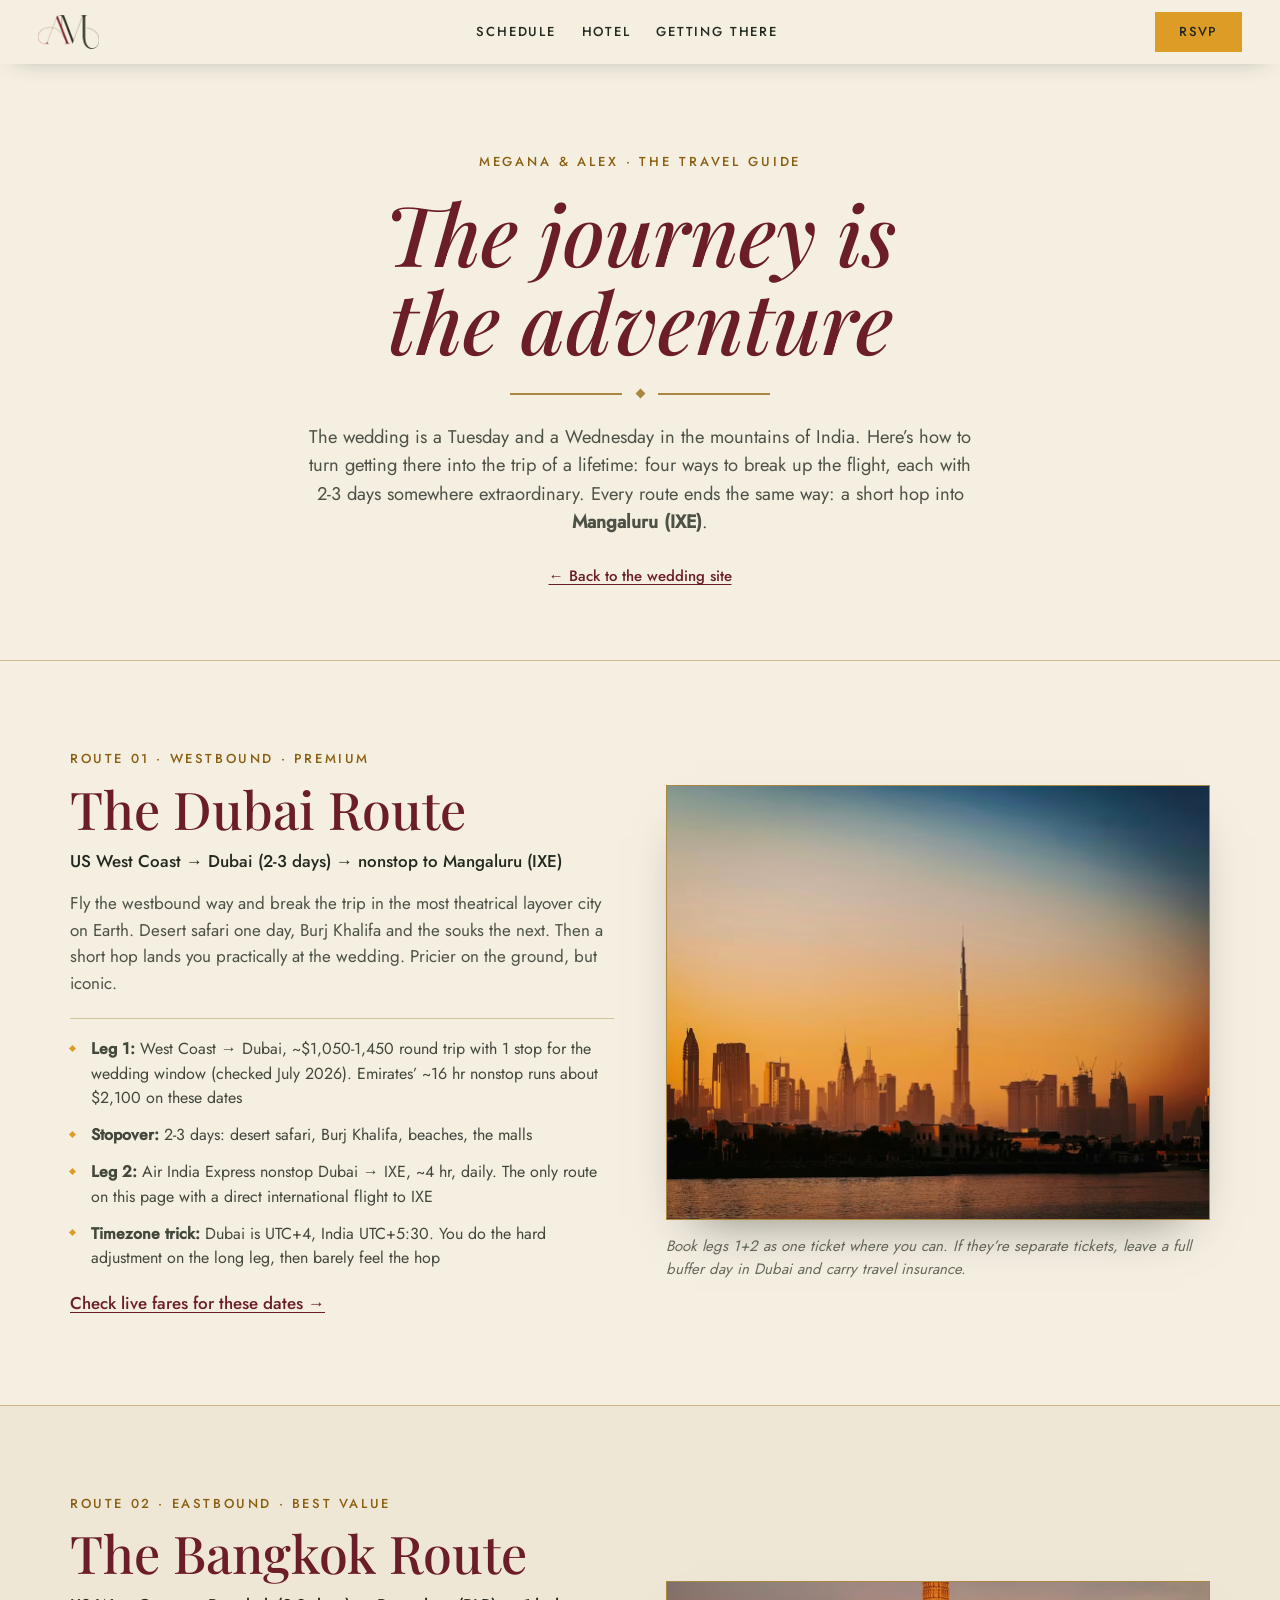
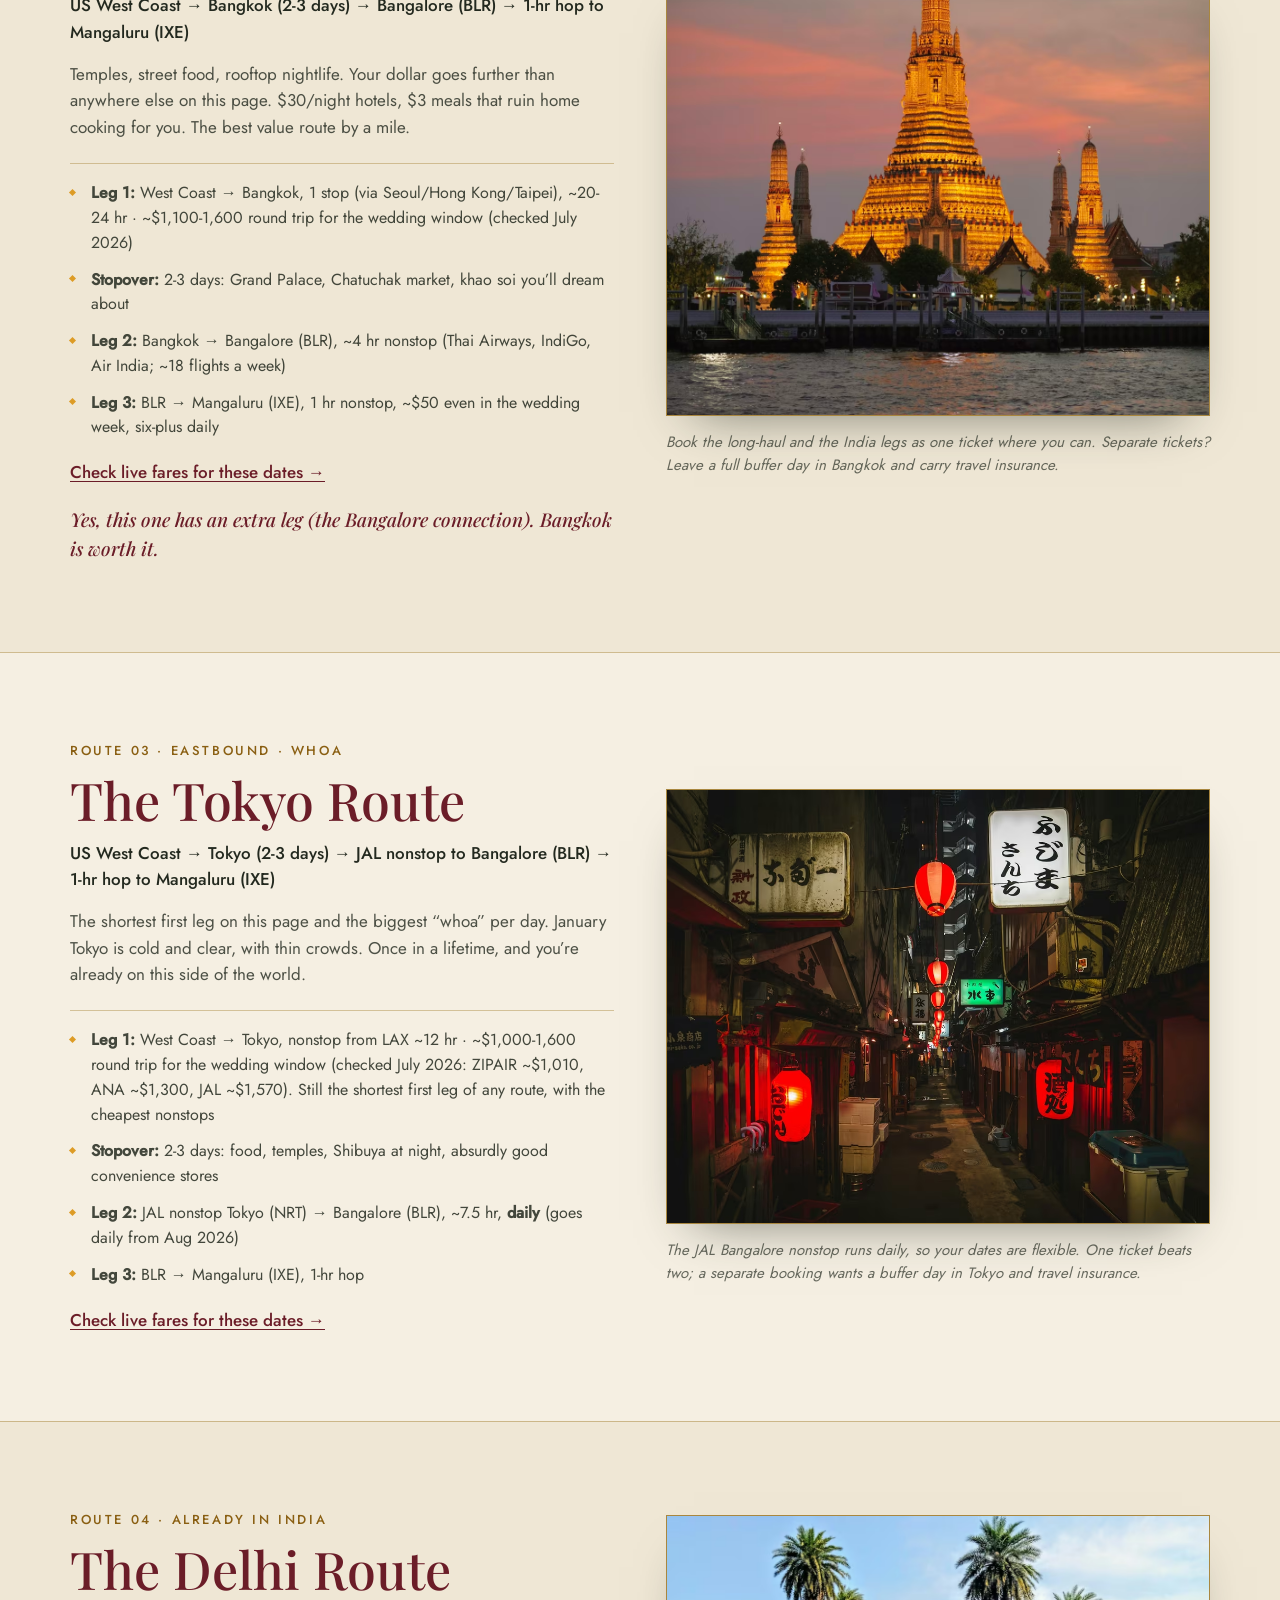
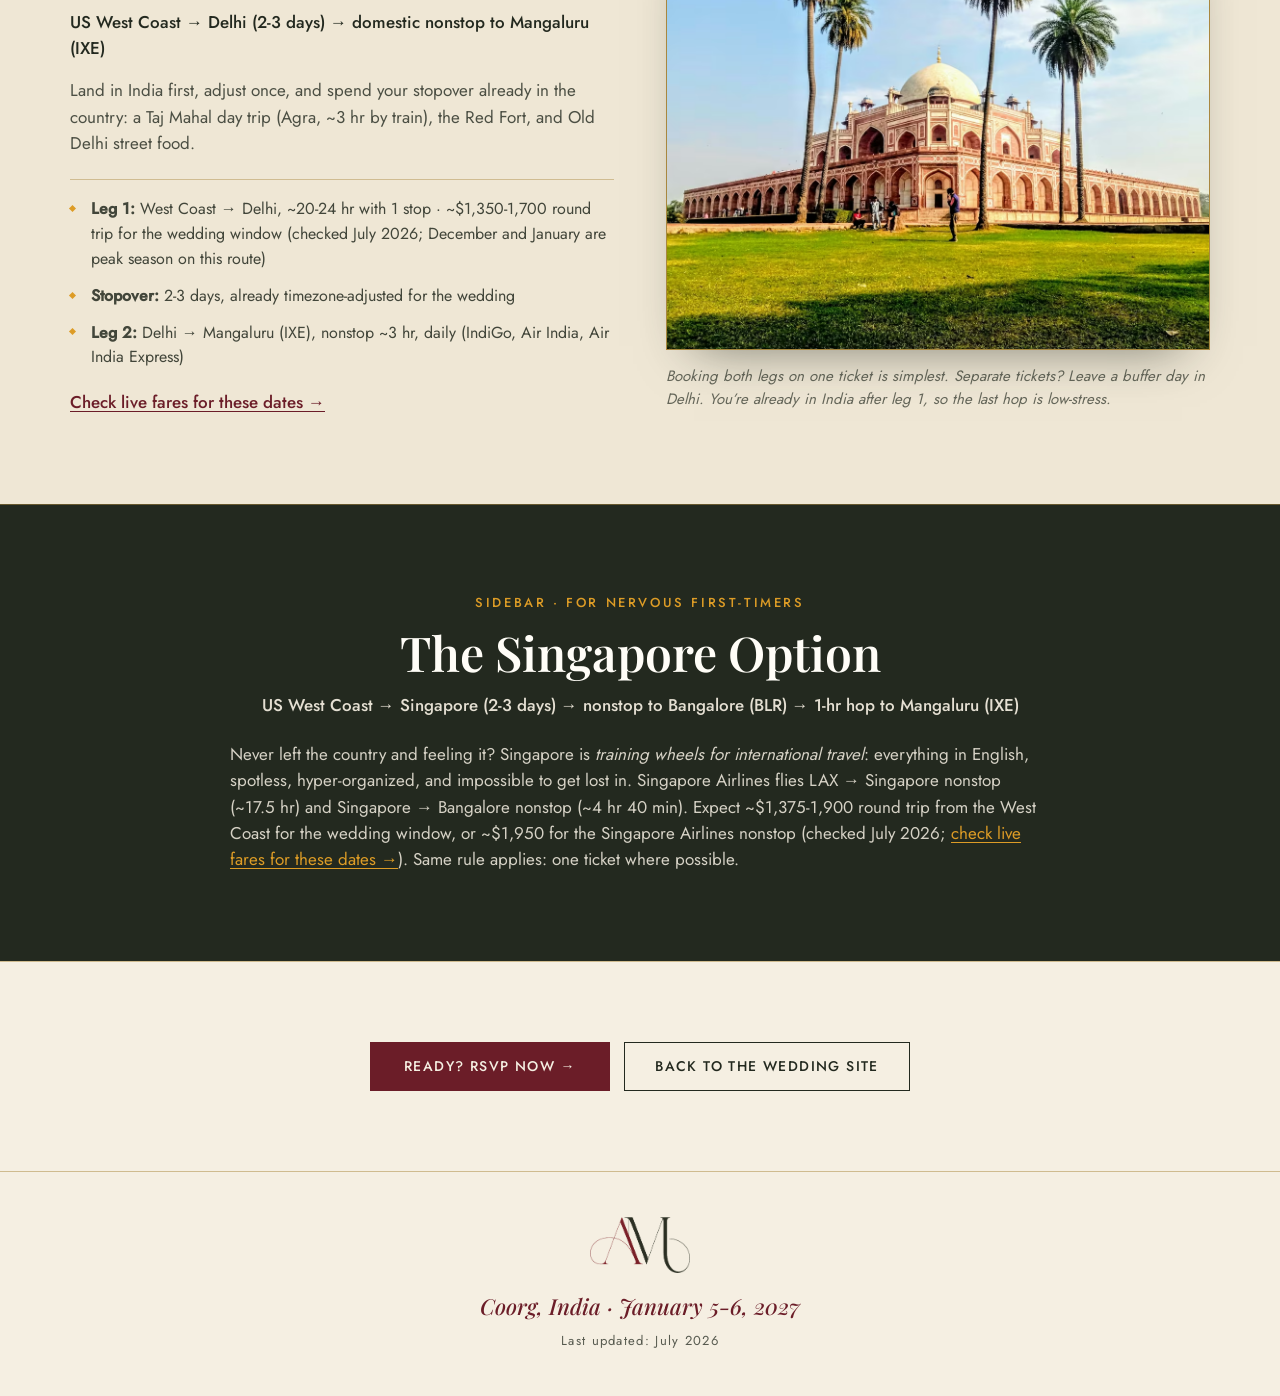
==== commit 50e6e3f7: "Megana's copy round: hero = 'The wedding of Megana & Alex', schedule h2 = 'Welcome to our wedding!'," ====
--- a/site/travel.html
+++ b/site/travel.html
@@ -3,13 +3,13 @@
 <head>
   <meta charset="utf-8">
   <meta name="viewport" content="width=device-width, initial-scale=1">
-  <title>Travel Guide &middot; Alex &amp; Megana &middot; Coorg, India</title>
+  <title>Travel Guide &middot; Megana &amp; Alex &middot; Coorg, India</title>
   <meta name="description" content="Four ways to turn the trip to Coorg into an adventure: Dubai, Bangkok, Tokyo, or Delhi, all landing at Mangaluru (IXE).">
   <link rel="icon" href="favicon.svg" type="image/svg+xml">
   <link rel="preload" href="fonts/playfair-display-italic.woff2" as="font" type="font/woff2" crossorigin>
   <link rel="preload" href="fonts/playfair-display.woff2" as="font" type="font/woff2" crossorigin>
   <link rel="preload" href="fonts/jost-regular.woff2" as="font" type="font/woff2" crossorigin>
-  <link rel="stylesheet" href="style.css?v=4">
+  <link rel="stylesheet" href="style.css?v=5">
 </head>
 <body>
 
@@ -27,7 +27,7 @@
   </nav>
 
   <header class="page-head">
-    <p class="kicker">Alex &amp; Megana &middot; The Travel Guide</p>
+    <p class="kicker">Megana &amp; Alex &middot; The Travel Guide</p>
     <h1>The journey is<br>the adventure</h1>
     <div class="ornament" aria-hidden="true"><span class="ornament__mark"></span></div>
     <p class="lede">The wedding is a Tuesday and a Wednesday in the mountains of India.
--- a/site/style.css
+++ b/site/style.css
@@ -237,7 +237,7 @@
 .gt-measure > h3 em { font-style: italic; color: var(--cherry); }
 .hubs { display: grid; grid-template-columns: repeat(auto-fit, minmax(220px, 1fr));
         gap: 1.5rem; margin-bottom: 2rem; }
-.hub { border-top: 1px solid var(--rule-50); padding-top: 1rem; }
+.hub { border-top: 1px solid var(--rule-50); padding-top: 1rem; text-align: center; }
 .hub__code { font-family: var(--font-display); font-weight: 500; font-size: 34px;
              color: var(--cherry); line-height: 1; }
 .hub__name { font-weight: 500; margin: 0.4rem 0 0.25rem; }
